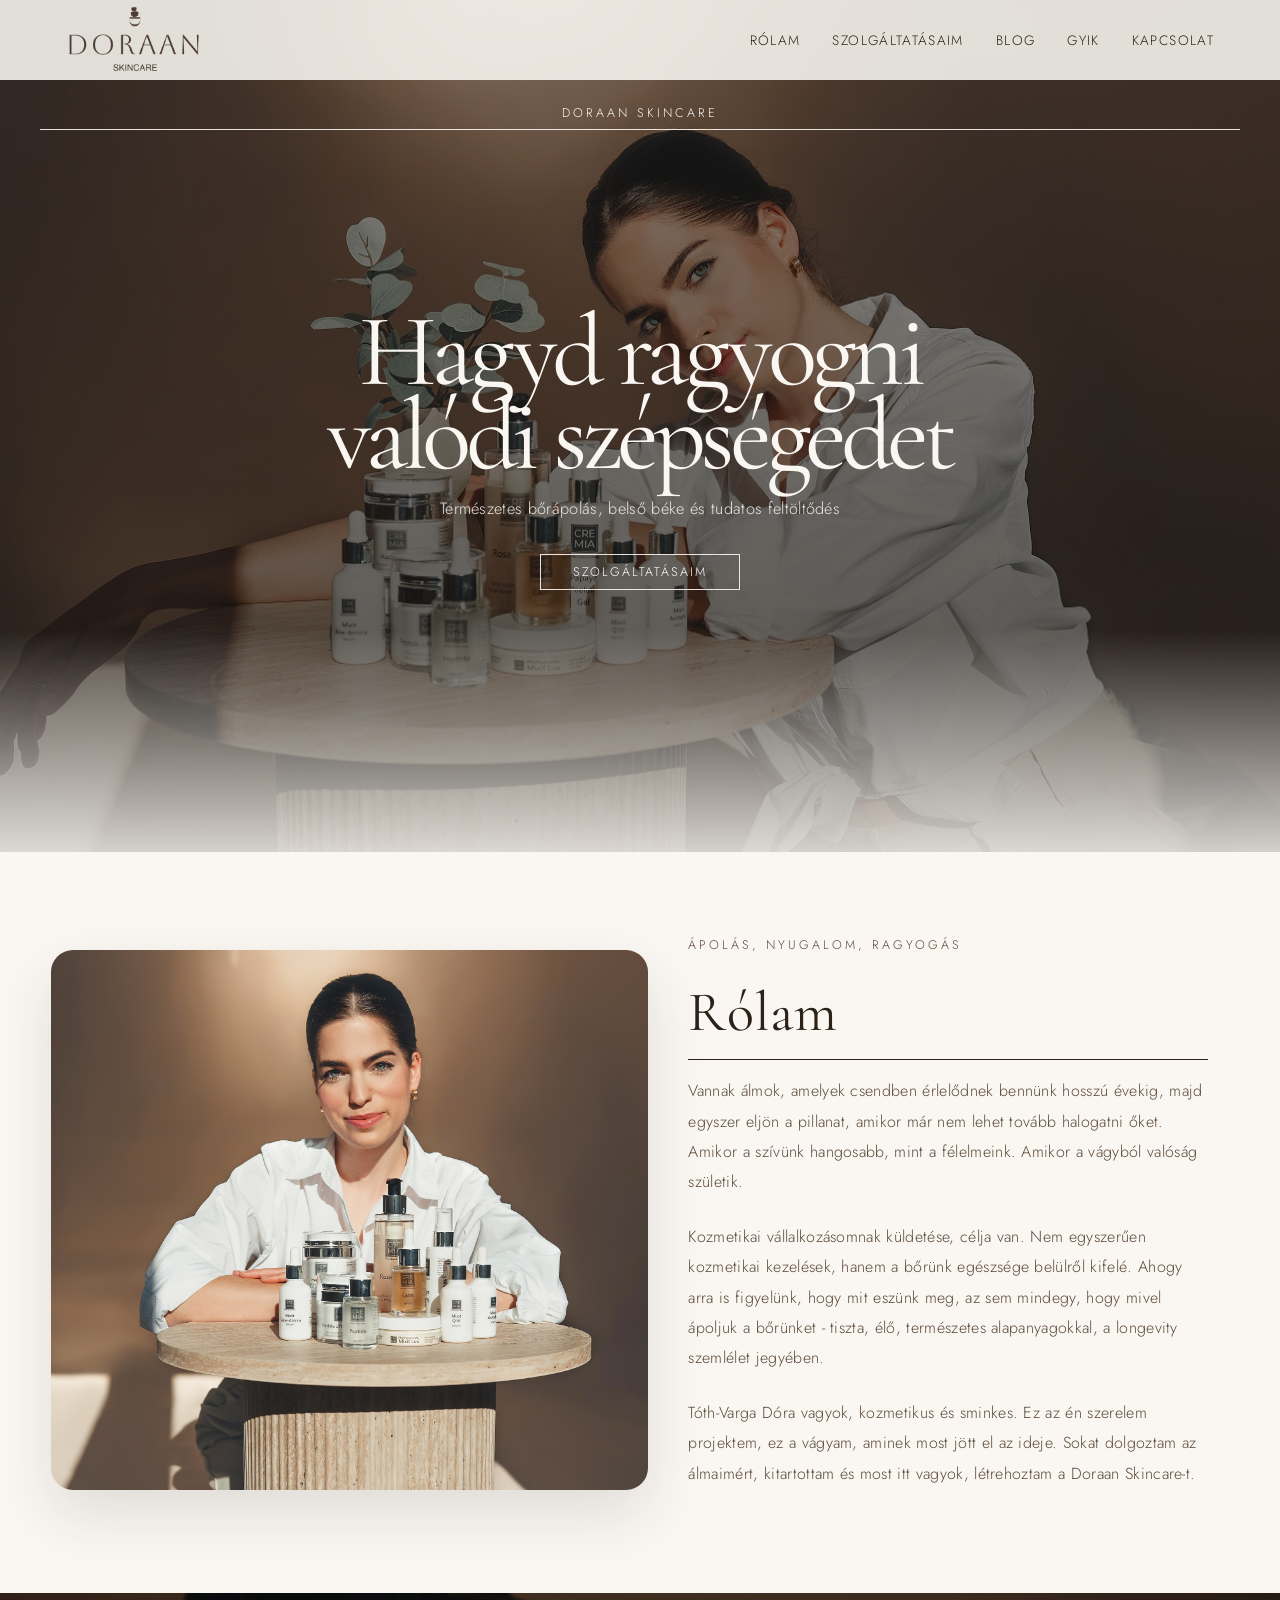
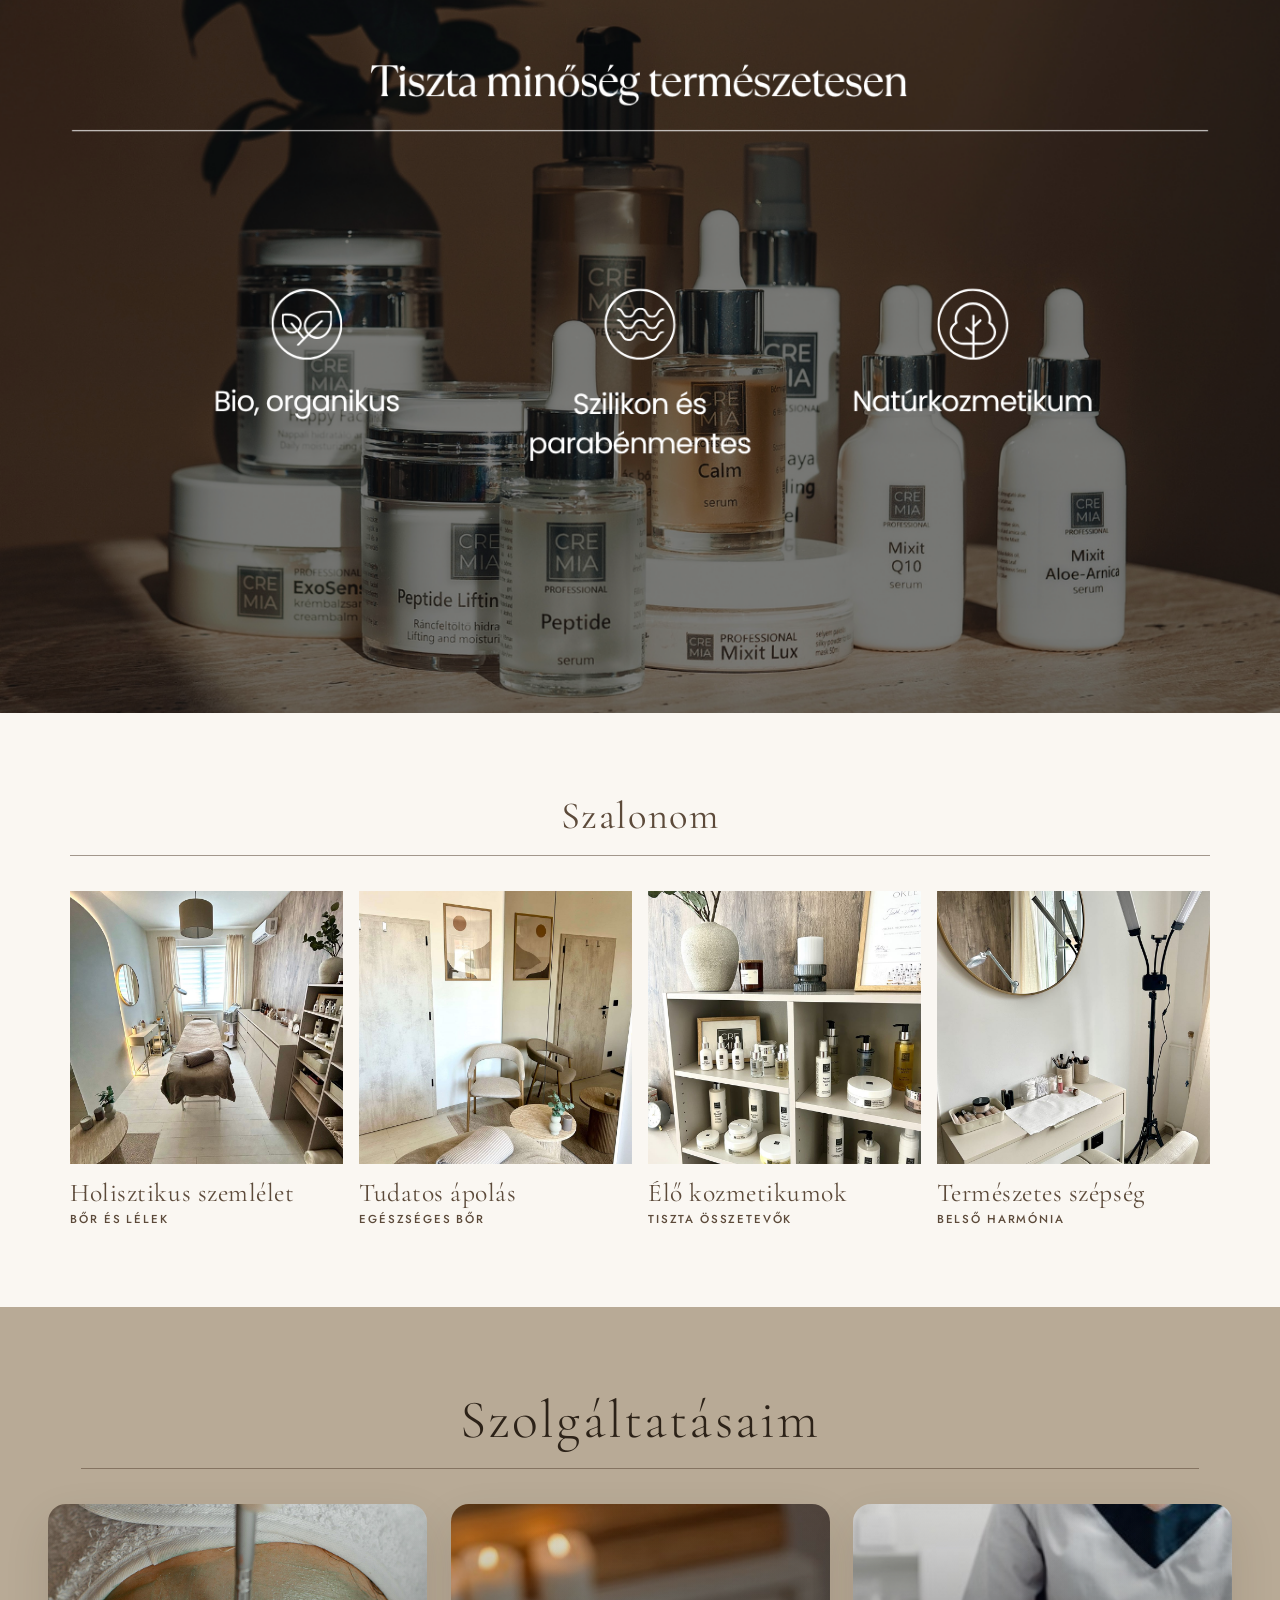
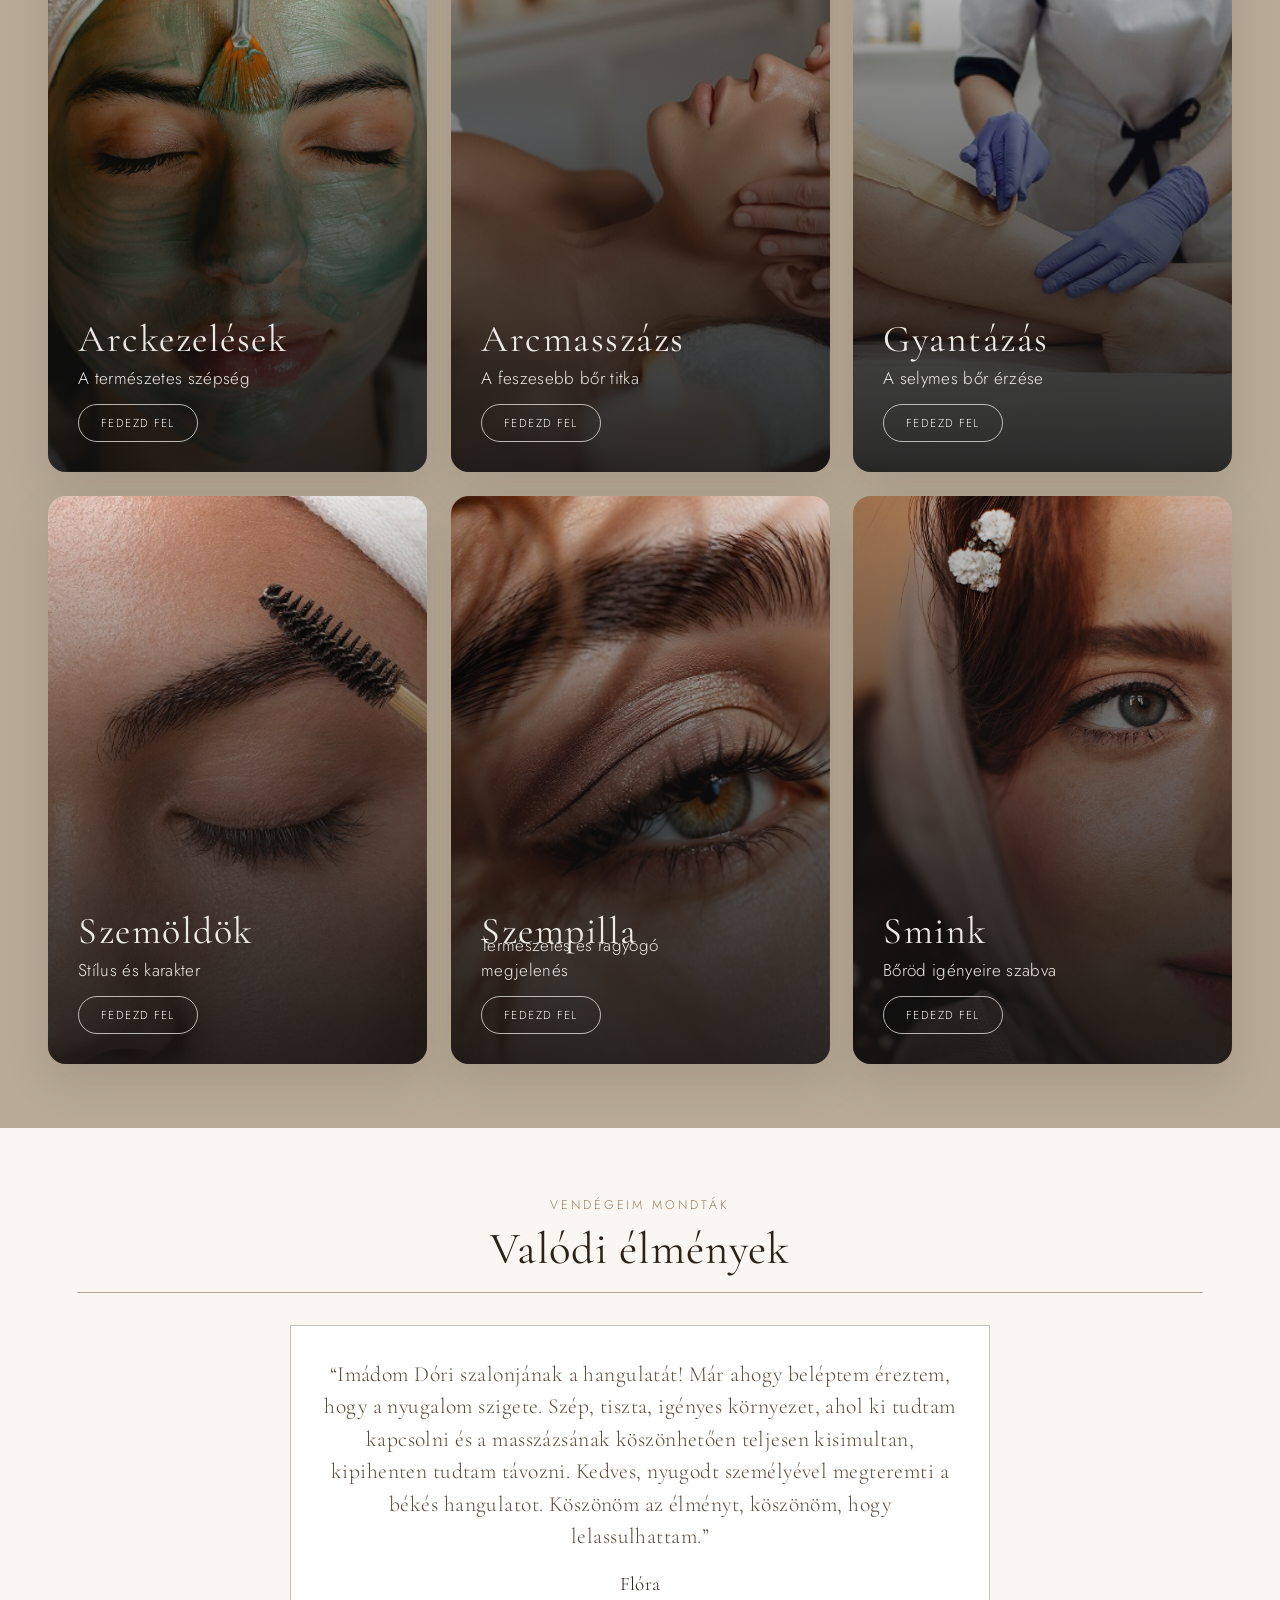
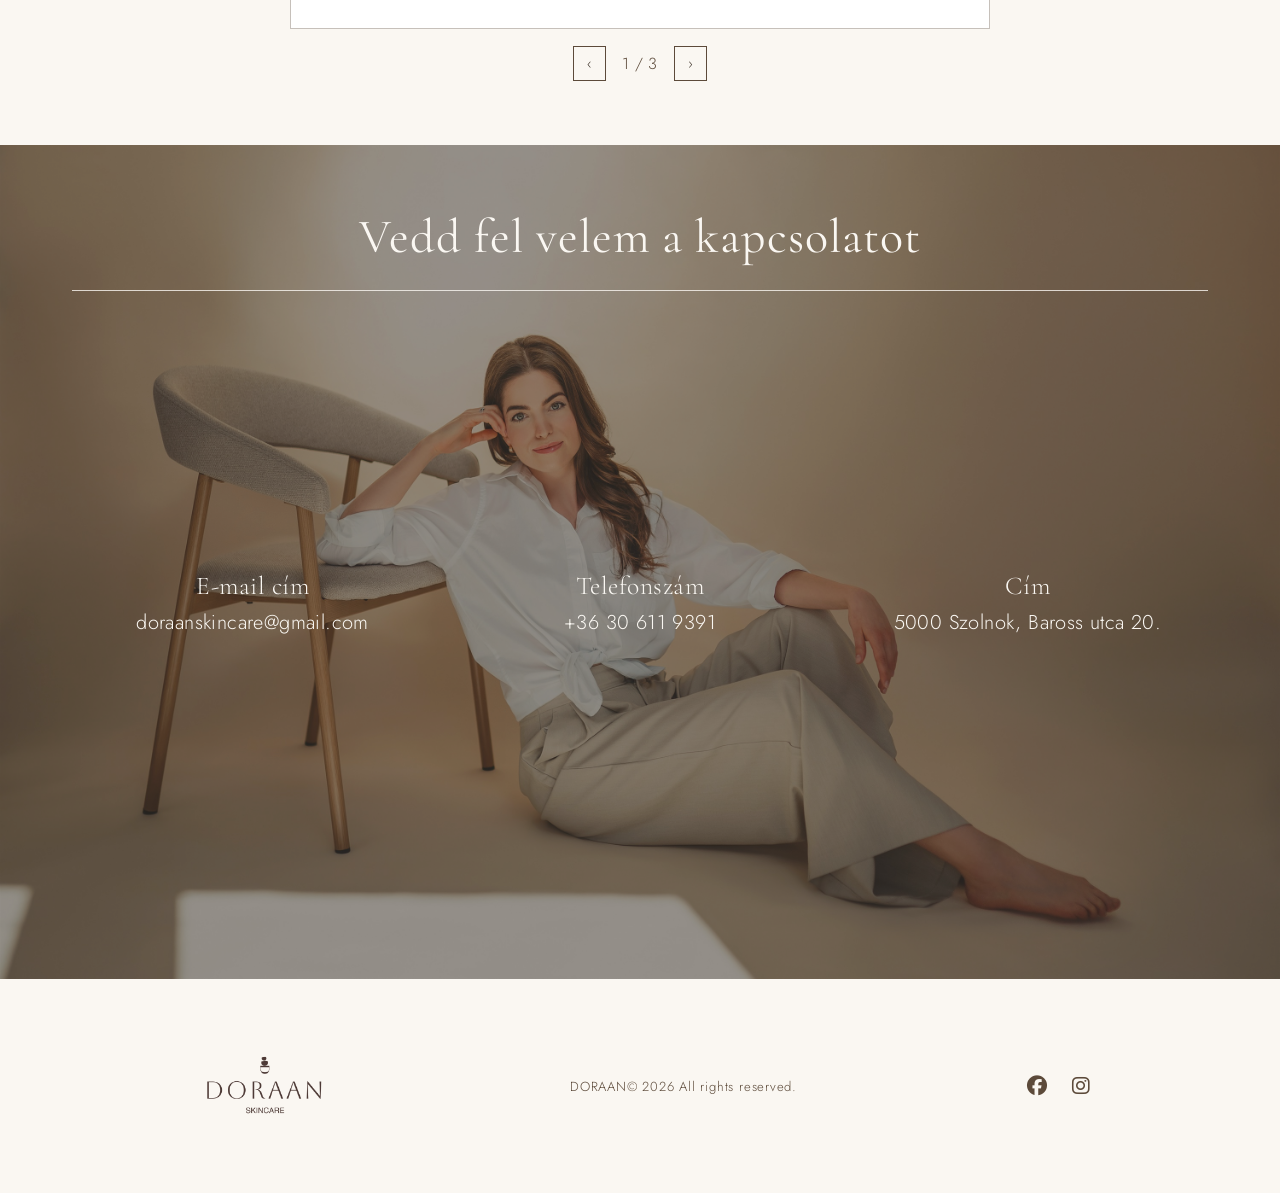
==== index.html @ bc85de15 "Resolving service centering issue and add same sapcing to salon" ====
<!DOCTYPE html>
<html lang="en">
<head>
    <meta charset="UTF-8">
    <meta name="viewport" content="width=device-width, initial-scale=1.0">
    <title>DORAAN</title>
    <link rel="icon" href="images/doraanlogoCreamTransparent.png" type="image/png">
    <link rel="stylesheet" href="styles.css?v=0.1.8">
    <link rel="stylesheet" href="https://cdnjs.cloudflare.com/ajax/libs/font-awesome/6.5.0/css/all.min.css"><!-- Font Awesome -->
    <!-- google font -->
    <link rel="preconnect" href="https://fonts.googleapis.com">
    <link rel="preconnect" href="https://fonts.gstatic.com" crossorigin>
    <link href="https://fonts.googleapis.com/css2?family=Cormorant+Garamond:ital,wght@0,300;0,400;0,600;1,300&family=Jost:wght@300;400;500&display=swap" rel="stylesheet">
</head>
<body>
    <!-- Navbar section-->
    <!--Its a navbar container-->
    <nav class="navbar">
        <div class="navbar__container">
            <!--here is the logo, ideally should use image, but now its a String-->
            <!-- write a for tag and after that # and the id name and push tab, it will automaticall generate it (a#navbar__logo)-->
            <a href="" id="navbar__logo">
                <img src="images/doraanlogDarkCreamTransparent.png" alt="Doraan logo"></a>
            <!--.navbar__toggle#mobile-menu-->
            <div class="navbar__toggle" id="mobile-menu">
                <!--shift + alt + down arrow copy the line-->
                <span class="bar"></span>
                <span class="bar"></span>
                <span class="bar"></span>
            </div>
            <ul class="navbar__menu">
                <li class="navbar__item">
                    <a href="#home-intro" class="navbar__links">
                    Rólam
                    </a>
                </li>
                <li class="navbar__item">
                    <a href="#services" class="navbar__links">
                    Szolgáltatásaim
                    </a>
                </li>
                <li class="navbar__item">
                    <a href="blog.html" class="navbar__links">
                    Blog
                    </a>
                </li>
                <li class="navbar__item">
                    <a href="gyik.html" class="navbar__links">
                    GYIK
                    </a>
                </li>
                <li class="navbar__item">
                    <a href="#home-cta" class="navbar__links">
                    Kapcsolat
                    </a>
                </li>
            </ul>
        </div>
    </nav>

    <!-- Hero section -->
    <section class="main">
        <p class="main__eyebrow">DORAAN SKINCARE</p>
        <div class="main__content">
            
            <h1>Hagyd ragyogni<br>valódi szépségedet</h1>
            <p class="main__description">Természetes bőrápolás, belső béke és tudatos feltöltődés</p>
            <div class="main__actions">
                <a href="#services" class="main__btn">Szolgáltatásaim</a>
            </div>
        </div>
    </section>

    <section class="home-intro" id="home-intro">
        <div class="home-intro__image">
            <img src="images/18_.jpg" width="1874" height="1816" alt="Beauty therapy session">
        </div>
        <div class="home-intro__copy">
            <p class="section-tag">Ápolás, nyugalom, ragyogás</p>
            <h2>Rólam</h2>
            <p>
                Vannak álmok, amelyek csendben érlelődnek bennünk hosszú évekig, majd egyszer eljön a pillanat, amikor már nem lehet tovább halogatni őket. Amikor a szívünk hangosabb, mint a félelmeink. Amikor a vágyból valóság születik.
            </p>
            <p class="rolam__body">
            Kozmetikai vállalkozásomnak küldetése, célja van.  
Nem egyszerűen kozmetikai kezelések, hanem a bőrünk egészsége belülről kifelé. 
Ahogy arra is figyelünk, hogy mit eszünk meg, az sem mindegy, hogy mivel ápoljuk a bőrünket - tiszta, élő, természetes alapanyagokkal, a longevity szemlélet jegyében.
            </p>
            <p>
            Tóth-Varga Dóra vagyok, kozmetikus és sminkes. 
Ez az én szerelem projektem, ez a vágyam, aminek most jött el az ideje. 
Sokat dolgoztam az álmaimért, kitartottam és most itt vagyok, létrehoztam a Doraan Skincare-t. 
        </p>
        </div>
    </section>

    <section class="main_products">
        <div class="main_products__image-wrap">
            <img src="images/myProducts.png" width="1366" height="768" alt="Doraan skincare products">
        </div>
    </section>

    <!-- Salon Section-->
    <section class="salon" aria-labelledby="salon-title">
        <div class="salon__heading">
            <h2 id="salon-title">Szalonom</h2>
        </div>
        <div class="salon__grid">
            <article class="salon__item">
                <div class="salon__image">
                    <img src="images/salon-skin-soul.jpg" width="1000" height="1000" loading="lazy" decoding="async" alt="Kozmetikai kezelés a szalonban">
                </div>
                <h3>Holisztikus szemlélet</h3>
                <p>BŐR ÉS LÉLEK</p>
            </article>
            <article class="salon__item">
                <div class="salon__image">
                    <img src="images/salon-mindful-skincare.jpg" width="1000" height="1000" loading="lazy" decoding="async" alt="Nyugodt arcápolási kezelés">
                </div>
                <h3>Tudatos ápolás</h3>
                <p>EGÉSZSÉGES BŐR</p>
            </article>
            <article class="salon__item">
                <div class="salon__image">
                    <img src="images/salon-live-cosmetic.jpg" width="1000" height="1000" loading="lazy" decoding="async" alt="Kozmetikai termékek és eszközök">
                </div>
                <h3>Élő kozmetikumok</h3>
                <p>TISZTA ÖSSZETEVŐK</p>
            </article>
            <article class="salon__item">
                <div class="salon__image">
                    <img src="images/salon-natural-beauty.jpg" width="1000" height="1000" loading="lazy" decoding="async" alt="Természetes szépségápolás">
                </div>
                <h3>Természetes szépség</h3>
                <p>BELSŐ HARMÓNIA</p>
            </article>
        </div>
    </section>

    <!-- Service Section-->
    <section class="services" id="services">
        <div class="services__heading">
            <h1>Szolgáltatásaim</h1>
        </div>
        <div class="services__container">
            <a href="faceCare.html" class="services__card--wrapper">
                <div class="services__card services__card--face-care">
                    <h2>Arckezelések</h2>
                    <p>A természetes szépség</p>
                    <button>Fedezd fel</button>
                </div>
            </a>
            <a href="faceMassage.html" class="services__card--wrapper">
                <div class="services__card services__card--face-massage">
                    <h2>Arcmasszázs</h2>
                    <p>A feszesebb bőr titka</p>
                    <button>Fedezd fel</button>
                </div>
            </a>
            <a href="waxing.html" class="services__card--wrapper">
                <div class="services__card services__card--card3">
                    <h2>Gyantázás</h2>
                    <p>A selymes bőr érzése</p>
                    <button>Fedezd fel</button>
                </div>
            </a>
            <a href="eyebrow.html" class="services__card--wrapper">
                <div class="services__card services__card--card4">
                    <h2>Szemöldök</h2>
                    <p>Stílus és karakter</p>
                    <button>Fedezd fel</button>
                </div>
            </a>
            <a href="eyelash.html" class="services__card--wrapper">
                <div class="services__card services__card--card5">
                    <h2>Szempilla</h2>
                    <p>Természetes és ragyogó megjelenés</p>
                    <button>Fedezd fel</button>
                </div>
            </a>
            <a href="makeup.html" class="services__card--wrapper">
                <div class="services__card services__card--card6">
                    <h2>Smink</h2>
                    <p>Bőröd igényeire szabva</p>
                    <button>Fedezd fel</button>
                </div>
            </a>
        </div>
    </section>

    <!-- Customer Reviews Section -->
    <section class="reviews" aria-labelledby="reviews-title">
    <div class="reviews__heading">
        <p class="section-tag">Vendégeim mondták</p>
        <h2 id="reviews-title">Valódi élmények</h2>
    </div>

    <div class="reviews__carousel" id="reviews-carousel"
         role="region" aria-roledescription="carousel" aria-label="Vendégvélemények">
        <div class="reviews__slides">
            <article class="review-card" aria-roledescription="slide">
                <blockquote>“Imádom Dóri szalonjának a hangulatát! Már ahogy beléptem éreztem, hogy a nyugalom szigete. Szép, tiszta, igényes környezet, ahol ki tudtam kapcsolni és a masszázsának köszönhetően teljesen kisimultan, kipihenten tudtam távozni. Kedves, nyugodt személyével megteremti a békés hangulatot. Köszönöm az élményt, köszönöm, hogy lelassulhattam.”</blockquote>
                <p class="review-card__author">Flóra</p>
            </article>

            <article class="review-card" aria-roledescription="slide" hidden>
                <blockquote>“Arckezelésen jártam Dórinál. Profi szakmai tudása megnyugtatott. Először felmérte a bőröm állapotát, majd személyre szabott arckezelést kaptam. Ég és föld az előtte-utána állapot, azóta is rendszeresen járok hozzá és nagyon szépen javul a bőröm állapota. A krémek, amiket használ a kezeléseknél fantasztikusak, valóban ápolnak és külön fontos nekem, hogy 100%-ban természetesek.”</blockquote>
                <p class="review-card__author">Viki</p>
            </article>

            <article class="review-card" aria-roledescription="slide" hidden>
                <blockquote>„Ide kerüljön egy harmadik valódi vendégvélemény.”</blockquote>
                <p class="review-card__author">Vendég neve</p>
            </article>
        </div>

        <div class="reviews__controls">
            <button class="reviews__previous" type="button" aria-label="Előző vélemény">‹</button>
            <span class="reviews__status" aria-live="polite">1 / 3</span>
            <button class="reviews__next" type="button" aria-label="Következő vélemény">›</button>
        </div>
    </div>
</section>

    <section class="home-cta" id="home-cta" aria-labelledby="home-cta-title">
        <div class="home-cta__visual">
            <img
                class="home-cta__image"
                src="images/07.jpg"
                alt=""
            >
            <div class="home-cta__overlay">
                <h2 class="home-cta__title" id="home-cta-title">Vedd fel velem a kapcsolatot</h2>
                <div class="home-cta__details">
                    <div class="home-cta__detail">
                        <h3>E-mail cím</h3>
                        <p><a href="mailto:doraanskincare@gmail.com">doraanskincare@gmail.com</a></p>
                    </div>
                    <div class="home-cta__detail">
                        <h3>Telefonszám</h3>
                        <p><a href="tel:+36306119391">+36 30 611 9391</a></p>
                    </div>
                    <div class="home-cta__detail">
                        <h3>Cím</h3>
                        <p>
                            <a
                                href="https://www.google.com/maps/place/Szolnok,+Baross+u.+20,+5000/@47.1756169,20.1880472,745m/data=!3m2!1e3!4b1!4m6!3m5!1s0x4741411538a78a15:0x5f11d4cbeb1aa65e!8m2!3d47.1756133!4d20.1906221!16s%2Fg%2F11q2ngr_q8?entry=ttu&amp;g_ep=EgoyMDI2MTAxMy4wIKXMDSoASAFQAw%3D%3D"
                                target="_blank"
                                rel="noopener noreferrer"
                            >5000 Szolnok, Baross utca 20.</a>
                        </p>
                    </div>
                </div>
            </div>
        </div>
    </section>

    <!-- Footer section -->
    <div class="footer__container">
        <div class="social__media">
            <div class="social__media--wrap">
                <div class="footer__logo">
                    <a href="/" id="footer__logo">
    <img src="images/doraanlogDarkCreamTransparent.png" alt="Doraan logo" >
</a>
                </div>
                <p class="website__rights">DORAAN© 2026 All rights reserved.</p>
                <div class="social__icons">
                    <a href="https://www.facebook.com/people/Doraan-Skincare/61589832892477/" class="social__icon--link" target="_blank"> <!-- it opens in a new tab -->
                    <i class="fab fa-facebook"></i></a>
                    <a href="https://www.instagram.com/doraanskincare" class="social__icon--link" target="_blank">
                    <i class="fab fa-instagram"></i></a>
            </div>
        </div>
    </div>

    <script src="app.js"></script>
</body>
</html>
---- styles.css ----
* {
    box-sizing: border-box;
    margin: 0;
    padding: 0;
    font-family: 'Jost', sans-serif;
    font-weight: 300;
    letter-spacing: 0.02em;
}

html, body {
    overflow-x: hidden;
    scroll-behavior: auto;
}

.navbar {
    background: rgba(250, 247, 242, 0.88);
    backdrop-filter: blur(10px);
    -webkit-backdrop-filter: blur(10px);
    height: 80px;
    display: flex;
    justify-content: center;
    align-items: center;
    font-size: 0.85rem;
    letter-spacing: 0.12em;
    text-transform: uppercase;
    position: fixed;
    top: 0;
    width: 100%;
    z-index: 999;
 }

 .navbar__container {
    display: flex; /*The logo NEXT moved to the side*/
    justify-content: space-between;/*it will see on mobile phone*/
    height: 80px;
    z-index: 1; /*make above of everything*/
    width: 100%; /*itt separate the nav items and the logos to the two corner/side ot the pages*/
    max-width: 1300px;
    margin: 0 auto ; /*first value is the top, second is right, bottom, left if you use 0 0 0 0 definitin. If you use two parameter the the first is top and bottom, second is left/right*/
    padding: 0 50px; /*same as above*/
 }

#navbar__logo img {
    height: 170px;
    width: auto;
}

 /*use # because it is a logo*/
#navbar__logo {
    color: #2C2218;
    background: none;
    -webkit-text-fill-color: unset;
    -moz-text-fill-color: unset;
    display: flex;
    align-items: center;
    cursor: pointer;
    text-decoration: none;
    font-size: 2rem;
    font-family: 'Cormorant Garamond', serif;
    font-weight: 400;
}

/*It the actual icon style*/
.fa-gem {
    margin-right: 0.5rem;
}

.navbar__menu {
    display: flex; /*It put the list element int a one row*/
    align-items: center;
    list-style: none; /*Itt will separate the list element -> nem csusznak egymasba*/
    text-align: center;
}

.navbar__item {
    height: 80px;
}

.navbar__links {
    color: #2C2218;
    display: flex;
    align-items: center;
    justify-content: center;
    text-decoration: none;
    padding: 0 1rem;
    height: 100%;
    letter-spacing: 0.1em;
    font-weight: 300;
}

.navbar__btn {
    display: flex;
    justify-content: center;
    align-items: center;
    padding: 0 1rem;
    width: 100%;
}

.button {
    display: flex;
    justify-content: center;
    align-items: center;
    text-decoration: none;
    padding: 10px 24px;
    height: 100%;
    width: 100%;
    border: 1px solid #2C2218;
    outline: none;
    border-radius: 0;
    background: transparent;
    color: #2C2218;
    letter-spacing: 0.12em;
    text-transform: uppercase;
    font-size: 0.78rem;
    font-weight: 400;
}

/*define hover effect*/
.button:hover {
    background: #2C2218;
    color: #FAF7F2;
    transition: all 0.4s ease;
}

.navbar__links:hover {
    color: #9C7E5F;
    transition: all 0.3s ease;
}

/*---- mobile responseve part ----*/

/*It triggers at 960px*/
@media screen and (max-width: 960px) {
    .navbar {
        position: fixed;
        top: 0;
        width: 100%;
        background: rgba(250, 247, 242, 0.95);
        backdrop-filter: blur(10px);
        -webkit-backdrop-filter: blur(10px);
    }

    .navbar__container {
        display: flex;
        justify-content: space-between;
        height: 80;
        z-index: 1; /*make above of everything*/
        width: 100%;
        max-width: 1300px;
        padding: 0;
    }

    /*This is the mobile menu bars which appear when the windows size is mobile device sized (belowe our minimum settings)*/
    .navbar__menu {
        display: grid;
        grid-template-columns: auto;
        margin: 0;
        width: 100%;
        position: absolute; /*CHECK IT, it put the menu items center but check it*/
        top: -1000px; /*The animation coming from the top and because big negativ number it ensures that it will never seen. When we click it set the top back to the value where we can see it*/
        opacity: 0; /*0 because we dont want to see it*/
        transition: all 0.5s ease;
        height: auto; /*viewport height*/
        z-index: -1;
        background: #FAF7F2;
    }

    /*JavaScript to trigger this*/
    .navbar__menu.active {
        background: #FAF7F2;
        top: 100%; /*This value essentially show the entire active menu*/
        opacity: 1; /*so we will see it*/
        transition: all 0.5s ease;
        z-index: 99;
        height: 70vh;
        font-size: 1.6rem;
    }

    #navbar__logo {
        padding-left: 25px;
        color: #2C2218;
        -webkit-text-fill-color: unset;
        -moz-text-fill-color: unset;
    }

    .navbar__links {
        color: #2C2218;
    }

    /*check why need white space befor .bar*/
    .navbar__toggle .bar {
        width:25px;
        height: 3px;
        margin: 5px auto;
        transition: all 0.3s ease-in-out;
        background: #2C2218;
    }

    .navbar__item {
        width: 100%;
    }

    .navbar__links {
        text-align: center;
        padding: 2rem;
        width: 100%;
        display: table;
    }

    /*# means id*/
    #mobile-menu {
        position: absolute;
        top: 25%;
        right: 5%;
        transform: translate(5%, 20%);
    }

    .navbar__btn {
        padding-bottom: 2rem;
    }

    .button {
        display: flex;
        justify-content: center;
        align-items: center;
        width: 80%;
        height: 80px;
        margin: 0;
    }

    .navbar__toggle .bar {
        display: block;
        cursor: pointer;
    }

    /*nth-child(2) means its targets the second child*/
    #mobile-menu.is-active .bar:nth-child(2) {
        opacity: 0; /*its mean we dont want to see it at all*/
    }

    /*we want to target the top bar so its 1*/
    #mobile-menu.is-active .bar:nth-child(1) {
        transform: translateY(8px) rotate(45deg);
    }

    /*we want to target the third bar now*/
    #mobile-menu.is-active .bar:nth-child(3) {
        transform: translateY(-8px) rotate(-45deg);
    }

}

/*Index html -- Start*/
/*Hero Section CSS*/
.main {
    background-color: #1a1510;
    background-image:
        linear-gradient(rgba(17, 12, 8, 0.38), rgba(17, 12, 8, 0.52)),
        url('images/heroSectionImage.jpg');
    background-size: cover;
    background-position: center;
    background-repeat: no-repeat;
    min-height: 100vh;
    width: 100%;
    position: relative;
    display: flex;
    align-items: center;
    justify-content: center;
    padding: 2rem 2.5rem;
}

.main::after {
    content: '';
    position: absolute;
    bottom: 0;
    left: 0;
    width: 100%;
    height: 30%;
    background: linear-gradient(to bottom, transparent, #FAF7F2);
    pointer-events: none;
    z-index: 1;
}

.main__content {
    position: relative;
    z-index: 2;
    width: 100%;
    max-width: 1000px;
    text-align: center;
    color: #FAF7F2;
}

.main__eyebrow,
.section-tag {
    font-size: 0.78rem;
    text-transform: uppercase;
    letter-spacing: 0.24em;
    color: #FAF7F2;
}

.main__eyebrow {
    position: absolute;
    z-index: 2;
    top: calc(80px + 1.5rem);
    left: 2.5rem;
    right: 2.5rem;
    text-align: center;
}

.main__eyebrow::after {
    content: '';
    position: absolute;
    top: calc(100% + 0.45rem);
    left: 0;
    right: 0;
    height: 1px;
    background: rgba(250, 247, 242, 0.9);
}

.section-tag {
    color: #9C7E5F;
    margin-bottom: 1rem;
    display: inline-block;
}

.main__content h1 {
    font-family: 'Cormorant Garamond', serif;
    font-size: clamp(3.25rem, 9vw, 6.4rem);
    line-height: 0.82;
    letter-spacing: -0.055em;
    text-transform: none;
    margin: 0 0 1.2rem;
    color: #FAF7F2;
    font-weight: 400;
}

.main__content h2 {
    font-family: 'Cormorant Garamond', serif;
    font-size: clamp(1.8rem, 4.5vw, 3rem);
    margin-bottom: 1rem;
    font-weight: 400;
    color: #FAF7F2;
}

.main__description {
    max-width: 720px;
    margin: 0 auto;
    font-size: clamp(0.88rem, 1.7vw, 1.02rem);
    line-height: 1.5;
    color: rgba(250, 247, 242, 0.9);
}

.main__actions {
    display: flex;
    align-items: center;
    justify-content: center;
    gap: 1rem;
    flex-wrap: wrap;
    margin-top: 2rem;
    margin-bottom: 0;
}

.main__btn {
    font-size: 0.78rem;
    background: transparent;
    padding: 8px 32px;
    border: 1px solid rgba(250, 247, 242, 0.9);
    border-radius: 0;
    color: #fff;
    cursor: pointer;
    position: relative;
    transition: all 0.4s;
    outline: none;
    letter-spacing: 0.15em;
    text-transform: uppercase;
    text-decoration: none;
    display: inline-flex;
    align-items: center;
    justify-content: center;
}

.main__btn:after {
    position: absolute;
    content: '';
    top: 0;
    left: 0;
    width: 0;
    height: 100%;
    background: rgba(255, 255, 255, 0.18);
    transition: all 0.4s;
    border-radius: 0;
    z-index: 0;
}

.main__btn:hover:after {
    width: 100%;
}

.main__btn:hover {
    color: #fff;
}

.main__btn--ghost {
    background: rgba(250, 247, 242, 0.12);
}

.home-intro {
    display: grid;
    grid-template-columns: 1.05fr 0.95fr;
    align-items: center;
    gap: 3rem;
    padding: 5rem 8%;
    background: #FAF7F2;
    margin-top: -3rem;
    position: relative;
    z-index: 3;
}

.home-intro__image img {
    width: 100%;
    height: auto;
    aspect-ratio: 3 / 2;
    object-fit: cover;
    object-position: center top;
    border-radius: 22px;
    box-shadow: 0 25px 60px rgba(44, 34, 24, 0.12);
}

.home-intro__copy {
    max-width: 520px;
}

.home-intro__copy h2 {
    font-family: 'Cormorant Garamond', serif;
    font-size: clamp(2.2rem, 5vw, 3.5rem);
    line-height: 1.1;
    color: #2C2218;
    margin-bottom: 1rem;
    font-weight: 400;
}

.home-intro__copy h2::after {
    content: '';
    display: block;
    width: auto;
    height: 1px;
    background: #2C2218;
    margin-top: 1rem;
}

.home-intro__copy p {
    color: #5C4A3A;
    line-height: 1.9;
    margin-bottom: 1.5rem;
}

/* Give the image more space on medium and tablet-sized desktop layouts. */
@media screen and (min-width: 769px) and (max-width: 1400px) {
    .home-intro {
        grid-template-columns: 1.05fr 0.95fr;
        gap: 2.5rem;
        padding-left: 4%;
        padding-right: 4%;
    }

    .home-intro__image img {
        height: 540px;
        object-position: center top;
    }
}

.main_products {
    background: #FAF7F2;
    padding: 0;
}

.main_products__image-wrap {
    width: 100%;
    
}

.main_products__image-wrap img {
    display: block;
    width: 100%;
    height: auto;
}

.main_products__image-wrap::after {
    content: '';
    position: absolute;
    inset: 0;
    background: linear-gradient(to bottom, rgba(17, 12, 8, 0.12), rgba(17, 12, 8, 0.38));
    pointer-events: none;
}

.salon {
    background: #FAF7F2;
    padding: 5rem 5.5%;
}

.salon__heading {
    max-width: 1180px;
    margin: 0 auto 2.2rem;
    text-align: center;
    border-bottom: 1px solid rgba(92, 74, 58, 0.55);
    padding-bottom: 1rem;
}

.salon__heading h2 {
    color: #5C4A3A;
    font-family: 'Cormorant Garamond', serif;
    font-size: clamp(2rem, 3vw, 2.8rem);
    font-weight: 400;
    letter-spacing: 0.04em;
}

.salon__grid {
    display: grid;
    grid-template-columns: repeat(4, minmax(0, 1fr));
    gap: 1rem;
    max-width: 1180px;
    margin: 0 auto;
}

.salon__image {
    width: 100%;
    aspect-ratio: 1 / 1;
    overflow: hidden;
}

.salon__image img {
    display: block;
    width: 100%;
    height: 100%;
    object-fit: cover;
}

.salon__item h3 {
    margin-top: 1rem;
    color: #5C4A3A;
    font-family: 'Cormorant Garamond', serif;
    font-size: clamp(1.35rem, 2vw, 2rem);
    font-weight: 400;
    line-height: 1;
}

.salon__item p {
    margin-top: 0.35rem;
    color: #5C4A3A;
    font-size: 0.72rem;
    font-weight: 500;
    letter-spacing: 0.16em;
}

.home-cta {
    background: #2C2218;
    padding: 3rem 2rem;
}

.home-cta__content {
    max-width: 900px;
    margin: 0 auto;
    display: flex;
    justify-content: space-between;
    align-items: center;
    gap: 2rem;
}

.home-cta__content p {
    color: #FAF7F2;
    font-size: 1.05rem;
    letter-spacing: 0.05em;
}

/*--- Mobile responsive*/
@media screen and (max-width: 768px) {
    .main__content {
        text-align: center;
    }

    .home-intro {
        grid-template-columns: 1fr;
        padding-top: 4rem;
    }

    .home-intro__image img {
        height: auto;
    }

    .main_products__image-wrap,
    .main_products__image-wrap img {
        min-height: 0px;
        height: auto;
    }

    .home-cta__content {
        flex-direction: column;
        align-items: flex-start;
    }

    .salon {
        padding-left: 2rem;
        padding-right: 2rem;
    }

    .salon__grid {
        grid-template-columns: repeat(2, minmax(0, 1fr));
        row-gap: 2rem;
    }
}

@media screen and (max-width: 480px) {
    .main {
        min-height: 82vh;
        padding: 2rem 1.25rem;
    }

    .main__content h1 {
        font-size: clamp(2.8rem, 11vw, 3.5rem);
    }

    .main__description {
        max-width: 390px;
    }

    .main__btn {
        padding: 8px 28px;
    }

    .salon__grid {
        grid-template-columns: 1fr;
    }
}

/*Landscape*/

@media screen and (orientation: landscape) and (max-height: 500px) {
    .main {
        min-height: 100vh;
    }
}

/*Service Section CSS*/
.services {
    background: #B8AA96;
    display: flex;
    flex-direction: column;
    align-items: center;
    padding: 5rem 2rem 4rem;
}

.services__heading {
    width: 92%;
    max-width: 1180px;
    margin: 0 auto 2.2rem;
    text-align: center;
    border-bottom: 1px solid rgba(92, 74, 58, 0.55);
    padding-bottom: 1rem;
    text-align: center;
}

.services__heading h1 {
    color: #2C2218;
    background: none;
    background-image: none;
    -webkit-text-fill-color: unset;
    -moz-text-fill-color: unset;
    font-size: clamp(2rem, 4.2vw, 3.4rem);
    font-family: 'Cormorant Garamond', serif;
    font-weight: 300;
    letter-spacing: 0.04em;
    text-align: center;
    padding: 0;
}

.services__container {
    display: grid;
    grid-template-columns: repeat(3, 1fr);
    gap: 1.5rem;
    width: 100%;
    max-width: 1280px;
    margin: 0 auto;
    padding: 0 1rem;
}

.services__card--wrapper {
    text-decoration: none;
    color: inherit;
    display: block;
}

/*pictures from https://www.pexels.com/ It is a free stock photo and video website */

.services__card {
    width: 100%;
    aspect-ratio: 2 / 3; /* keeps consistent shape while allowing scaling, eg: width (height = width × 3/4).*/
    border-radius: 18px;
    background-size: cover;
    background-position: center;
    position: relative;
    overflow: hidden;
    container-type: inline-size;
    box-shadow: 0 18px 45px rgba(44, 34, 24, 0.12);
    transition: transform 0.35s ease;
}

.services__card::before {
    content: '';
    position: absolute;
    inset: 0;
    background: linear-gradient(to top, rgba(17, 17, 17, 0.72), rgba(17, 17, 17, 0.08));
}

.services__card--face-care {
    background-image: linear-gradient(to bottom, rgba(0,0,0,0) 0%, rgba(17, 17, 17, 0.6) 100%), url('images/1_arckezelesek.png');
}

.services__card--face-massage {
    background-image: linear-gradient(to bottom, rgba(0,0,0,0) 0%, rgba(17, 17, 17, 0.6) 100%), url('images/2_arcmasszazsEdited.jpg');
}

.services__card--card3 {
    background-image: linear-gradient(to bottom, rgba(0,0,0,0) 0%, rgba(17, 17, 17, 0.6) 100%), url('images/3_gyantazasEdited.jpg');
}

.services__card--card4 {
    background-image: linear-gradient(to bottom, rgba(0,0,0,0) 0%, rgba(17, 17, 17, 0.6) 100%), url('images/4_szemoldokfestes_formazas.jpg');
}

.services__card--card5 {
    background-image: linear-gradient(to bottom, rgba(0,0,0,0) 0%, rgba(17, 17, 17, 0.6) 100%), url('images/5_szempilla_lifting.jpg');
}

.services__card--card6 {
    background-image: linear-gradient(to bottom, rgba(0,0,0,0) 0%, rgba(17, 17, 17, 0.6) 100%), url('images/6_sminkEdited.jpg');
}

.services__card > * {
    position: relative;
    z-index: 1;
}

.services h2 {
    position: absolute;
    color: rgba(250, 247, 242, 0.94);
    bottom: 110px;
    left: 30px;
    font-family: 'Cormorant Garamond', serif;
    font-size: clamp(1.6rem, 10cqi, 2.8rem);
    font-weight: 400;
    letter-spacing: 0.04em;
}

.services p {
    position: absolute;
    bottom: 80px;
    left: 30px;
    max-width: 250px;
    font-size: clamp(1rem, 4.5cqi, 1.4rem);
    line-height: 1.5;
    color: rgba(250, 247, 242, 0.94);
}

.services__card button {
    color: #FAF7F2;
    padding: 10px 22px;
    border: 1px solid rgba(250, 247, 242, 0.7);
    outline: none;
    border-radius: 999px;
    background: transparent;
    position: absolute;
    bottom: 30px;
    left: 30px;
    font-size: clamp(0.72rem, 2.8cqi, 0.9rem);
    letter-spacing: 0.12em;
    text-transform: uppercase;
    cursor: pointer;
    transition: all 0.3s ease;
}

/*hover over effects*/
.services__card:hover {
    transform: scale(1.02);
    transition: 0.4s ease;
    cursor: pointer;
}

.services__card:hover button {
    background: rgba(250, 247, 242, 0.14);
}

@media screen and (max-width: 960px){
    .services__container {
    grid-template-columns: repeat(2, 1fr);
    max-width: 1100px;
  }
}

@media screen and (min-width: 481px) and (max-width: 960px) {
    .services__card {
        display: flex;
        flex-direction: column;
        align-items: center;
        justify-content: flex-end;
        gap: 0.5rem;
        padding: 1.5rem;
        text-align: center;
    }

    .services__card h2,
    .services__card p,
    .services__card button {
        position: static;
    }

    .services__card h2 {
        font-size: clamp(2rem, 10cqi, 3.2rem);
    }

    .services__card p {
        max-width: 100%;
        font-size: clamp(1.15rem, 5.5cqi, 1.6rem);
    }

    .services__card button {
        margin-top: 0.5rem;
        font-size: clamp(0.85rem, 3.2cqi, 1.05rem);
    }
}

@media screen and (max-width: 480px) {
    .services__container {
    grid-template-columns: 1fr;
    gap: 1rem;
    padding: 0 0.75rem;
  }

  .services__card--wrapper {
    display: flex;
    justify-content: center;
    align-items: center;
    width: 100%;
  }

  .services__card {
    aspect-ratio: 4 / 3; /* marad */
    max-width: 900px;
    margin: 0 auto;
    display: flex;
    flex-direction: column;
    align-items: center;
    justify-content: flex-end;
    gap: 0.4rem;
    padding: 1.5rem;
    text-align: center;
  }

  .services h2,
  .services p,
  .services__card button {
        position: static;
   }

   .services p {
        max-width: 100%;
   }

    .services__card h2 {
         font-size: clamp(2rem, 10vw, 3rem);
   }

    .services__card p {
         font-size: clamp(1.1rem, 5.5vw, 1.5rem);
    }

    .services__card button {
         margin-top: 0.5rem;
         font-size: clamp(0.8rem, 3.5vw, 1rem);
    }
}

/*Customer Reviews*/
.reviews {
    padding: 4rem 6%;
    background: #FAF7F2;
}

.reviews__heading {
    max-width: 1180px;
    margin: 0 auto 2rem;
    text-align: center;
    border-bottom: 1px solid rgba(92, 74, 58, 0.45);
    padding-bottom: 1rem;
}

.reviews__heading .section-tag {
    color: #9C7E5F;
    margin-bottom: 0.5rem;
}

.reviews__heading h2 {
    color: #2C2218;
    font-family: 'Cormorant Garamond', serif;
    font-size: clamp(2rem, 4vw, 2.8rem);
    font-weight: 400;
}

.reviews__carousel {
    max-width: 700px;
    margin: 0 auto;
}

.reviews__slides {
    position: relative;
    min-height: var(--review-slides-height, 0px);
}

.review-card {
    min-height: 190px;
    padding: 2rem;
    border: 1px solid rgba(92, 74, 58, 0.35);
    background: #fff;
    text-align: center;
}

.review-card[hidden] {
    display: none;
}

.review-card blockquote {
    color: #5C4A3A;
    font-family: 'Cormorant Garamond', serif;
    font-size: 1.35rem;
    line-height: 1.5;
}

.review-card__author {
    margin-top: 1.25rem;
    color: #2C2218;
    font-family: 'Cormorant Garamond', serif;
    font-size: 1.2rem;
}

.reviews__controls {
    display: flex;
    justify-content: center;
    align-items: center;
    gap: 1rem;
    margin-top: 1rem;
}

.reviews__controls button {
    padding: 0.45rem 0.8rem;
    border: 1px solid #5C4A3A;
    background: transparent;
    color: #2C2218;
    cursor: pointer;
}

.reviews__controls button:focus-visible {
    outline: 2px solid #9C7E5F;
    outline-offset: 3px;
}

.reviews__status {
    color: #5C4A3A;
}

@media screen and (max-width: 400px) {
    .reviews__controls {
        display: grid;
        grid-template-columns: 40px minmax(0, 1fr) 40px;
        gap: 0.6rem;
    }

    .reviews__status {
        text-align: center;
        white-space: nowrap;
    }
}

/*Footer section CSS*/
.footer__container {
    background-color: #FAF7F2;
    padding: 2rem 0;
    display: flex;
    flex-direction: column;
    justify-content: center;
    align-items: center;
}

#footer__logo img {
    height: 150px;      /* Adjust as needed */
    width: auto;
    display: block;
    margin: 0 auto;    /* Center the image horizontally */
}

#footer__logo {
    color: #2C2218;
    display: flex;
    align-items: center;
    cursor: pointer;
    text-decoration: none;
    font-size: 2rem;
    font-family: 'Cormorant Garamond', serif;
    font-weight: 400;
}

.footer__links {
    width: 100%;
    max-width: 1000px;
    display: flex;
    justify-content: center;
}

.footer__link--wrapper {
    display: flex; /*It will put the list element int a one row*/
}

.footer__link--items {
    display: flex;
    flex-direction: column; /*It will organize the child elements in a column*/
    align-items: flex-start; /*It will align the items to the start of the column (left side)*/
    margin: 16px; /*It is 1rem*/
    text-align: left;
    width: 100px;
    box-sizing: border-box; /*It ensures that padding and border are included in the total width and height of the element, 
    preventing unexpected layout issues when adding padding or borders*/
}

.footer__link--items h2 {
    margin-bottom: 16px; /*It is 1rem*/
}

.footer__link--items > h2 {
    color: #2C2218;
    font-family: 'Cormorant Garamond', serif;
    font-weight: 400;
    letter-spacing: 0.12em;
    text-transform: uppercase;
    font-size: 0.9rem;
}

.footer__link--items a {
    color: #5C4A3A;
    text-decoration: none;
    margin-bottom: 0.5rem;
    font-size: 0.88rem;
    letter-spacing: 0.05em;
}

.footer__link--items a:hover {
    color: #9C7E5F;
    transition: 0.3s ease-out;
}

/*Social icons*/

.social__icon--link {
    color: #5C4A3A;
    font-size: 20px;
}

.social__media {
    max-width: 1000px;
    width: 100%;
}

.social__media--wrap {
    display: flex;
    justify-content: space-between; /*It will put the content at the start and end of the container, creating space between them*/
    align-items: center;
    width: 90%;/*It will make the content take up 90% of the container's width, leaving some space on the sides for better aesthetics and readability*/
    max-width: 1000px;
    margin: 0px auto 0 auto; /*40px top, auto right, 0 bottom, auto left. It centers the content horizontally and adds space above it*/
}

.social__icons {
    display: flex; /*It will put the icons in a row*/
    justify-content: space-between; /*It will put the icons at the start and end of the container, creating space between them*/
    gap: 1.5rem;
    width: auto;
}

/*Currently it is a dead code check it*/
.social__logo {
    color: #fff;
    justify-self: flex-start; /*It will align the logo to the start of the container (left side)*/
    margin-left: 20px;
    cursor: pointer;
    text-decoration: none;
    font-size: 2rem;
    display: flex;
    align-items: center;
    margin-bottom: 16px;
}

.website__rights {
    color: #5C4A3A;
    font-size: 0.82rem;
    letter-spacing: 0.06em;
}

/*--- Mobile responsive part ---*/
@media screen and (max-width: 820px) {

    .footer__links {
        padding-top: 2rem; /*It will add space above the links to separate them 
        from the logo and social media icons, improving readability on smaller screens*/
    }

    #footer__logo {
        margin-bottom: 1rem; /*It will add space below the logo to separate it from the links, improving readability on smaller screens*/
    }

    .website__rights {
        margin-bottom: 2rem; /*It will add space below the copyright notice to separate it from the social media icons, improving readability on smaller screens*/
    }


    .footer__link--wrapper {
        flex-direction: column; /*It will organize the link sections in a column, stacking them vertically 
        instead of side by side, which is more suitable for narrow screens*/
    }

    .social__media--wrap {
        flex-direction: column; /*It will organize the social media section in a column, stacking the logo, copyright notice, and icons vertically 
        instead of side by side, which is more suitable for narrow screens*/
    }
}

@media screen and (max-width: 480px) {
    .footer__link--items {
        margin: 0;/*It will remove the margin around each link section (we set 16px previously so this will remove)
        to save space on smaller screens, 
        allowing the sections to fit better within the limited width*/
        padding: 10px; /*It will add padding inside each link section to create some space between the content 
        and the edges of the section, improving readability on smaller screens*/
        width: 100%; /*It will make each link section take up the full width of the container, 
        allowing them to stack vertically and fit better on narrow screens*/
    }
}


/* About Me Page */

.aboutme-page {
    /*background-color: #D1C2A3;*/
    background-image: url('images/stock10.png');
    background-size: cover;
    background-position: center;
    background-attachment: fixed;
    background-repeat: no-repeat;
}

.rolam__hero {
    display: flex;
    align-items: center;
    justify-content: center;
    width: 100%;
    height: 70vh;
    background: rgba(209, 194, 163, 0.85);
}

.rolam__hero--text {
    font-family: 'Cormorant Garamond', serif;
    font-size: 2.8rem;
    font-weight: 300;
    font-style: italic;
    color: #2C2218;
    text-align: center;
    line-height: 1.5;
    letter-spacing: 0.05em;
    max-width: 800px;
}

.rolam__section {
    display: flex;
    align-items: center;
    gap: 4rem;
    padding: 6rem 8%;
    background: rgba(250, 247, 242, 0.85);
}

.rolam__text {
    flex: 1;
}

.rolam__title {
    font-family: 'Cormorant Garamond', serif;
    font-size: 3.5rem;
    font-weight: 300;
    color: #4D3A36;
    margin-bottom: 0.5rem;
}

.rolam__subtitle {
    font-family: 'Jost', sans-serif;
    font-size: 0.9rem;
    letter-spacing: 0.2em;
    text-transform: uppercase;
    color: #4D3A36;
    opacity: 0.6;
    margin-bottom: 2rem;
}

.rolam__body {
    font-family: 'Jost', sans-serif;
    font-size: 1rem;
    line-height: 1.9;
    color: #4D3A36;
    margin-bottom: 2.5rem;
}

.rolam__list {
    list-style: disc;
    padding-left: 1.25rem;
    margin: 0 0 2.5rem;
    color: #4D3A36;
}

.rolam__list li {
    font-family: 'Jost', sans-serif;
    font-size: 1rem;
    line-height: 1.9;
    margin-bottom: 0.5rem;
}

.rolam__btn {
    display: inline-block;
    padding: 12px 32px;
    border: 1px solid #4D3A36;
    color: #4D3A36;
    text-decoration: none;
    font-family: 'Jost', sans-serif;
    font-size: 0.85rem;
    letter-spacing: 0.15em;
    text-transform: uppercase;
    transition: all 0.3s ease;
}

.rolam__btn:hover {
    background: #4D3A36;
    color: #FAF7F2;
}

.rolam__img--wrap {
    flex: 1;
    max-width: 420px;
}

.rolam__img {
    width: 100%;
    height: 520px;
    object-fit: cover;
    border-radius: 2px;
}

/* Values section */
.rolam__values {
    display: flex;
    justify-content: center;
    gap: 2rem;
    padding: 5rem 8%;
    background: rgba(209, 194, 163, 0.85);
    text-align: center;
}

.rolam__value--item {
    flex: 1;
    max-width: 280px;
    padding: 2rem;
}

.rolam__value--item h3 {
    font-family: 'Cormorant Garamond', serif;
    font-size: 1.8rem;
    font-weight: 400;
    color: #4D3A36;
    margin-bottom: 1rem;
}

.rolam__value--item p {
    font-family: 'Jost', sans-serif;
    font-size: 0.95rem;
    line-height: 1.7;
    color: #4D3A36;
    opacity: 0.8;
}

/* Mobile responsive */
@media screen and (max-width: 768px) {
    .rolam__hero {
        height: 50vh;
    }

    .rolam__hero--text {
        font-size: 1.8rem;
    }

    .rolam__section {
        flex-direction: column;
        padding: 4rem 5%;
        gap: 2rem;
    }

    .rolam__img--wrap {
        max-width: 100%;
        width: 100%;
    }

    .rolam__img {
        height: 550px;
    }

    .rolam__values {
        flex-direction: column;
        align-items: center;
        padding: 3rem 5%;
    }
}

@media screen and (max-width: 480px) {
    .rolam__hero--text {
        font-size: 1.4rem;
    }
}

/* Contact Page */

.contact-page {
    /*background-color: #D1C2A3;*/
    background-image: url('images/stock10.png');
    background-size: cover;
    background-position: center;
    background-attachment: fixed;
    background-repeat: no-repeat;
}

.contact__section {
    display: flex;
    gap: 6rem;
    padding: 7rem 8%;
    background: rgba(250, 247, 242, 0.88);
    align-items: flex-start;
}

.contact__info {
    flex: 1;
}

.contact__title {
    font-family: 'Cormorant Garamond', serif;
    font-size: 3.5rem;
    font-weight: 300;
    color: #2C2218;
    margin-bottom: 0.4rem;
}

.contact__subtitle {
    font-size: 0.85rem;
    letter-spacing: 0.18em;
    text-transform: uppercase;
    color: #2C2218;
    opacity: 0.55;
    margin-bottom: 3rem;
}

.contact__detail {
    display: flex;
    flex-direction: column;
    margin-bottom: 1.6rem;
}

.contact__label {
    font-size: 0.72rem;
    letter-spacing: 0.18em;
    text-transform: uppercase;
    color: #9C7E5F;
    margin-bottom: 0.25rem;
}

.contact__value {
    font-size: 1rem;
    color: #2C2218;
    text-decoration: none;
    font-family: 'Cormorant Garamond', serif;
    font-size: 1.2rem;
    font-weight: 300;
}

.contact__value:hover {
    color: #9C7E5F;
    transition: 0.3s ease;
}

.contact__socials {
    display: flex;
    gap: 1.4rem;
    margin-top: 2.5rem;
}

.contact__social--link {
    color: #2C2218;
    font-size: 1.2rem;
    transition: color 0.3s ease;
}

.contact__social--link:hover {
    color: #9C7E5F;
}

/* Contact Form */
.contact__form {
    flex: 1;
    display: flex;
    flex-direction: column;
    gap: 1.5rem;
}

.contact__form--group {
    display: flex;
    flex-direction: column;
    gap: 0.4rem;
}

.contact__form--label {
    font-size: 0.72rem;
    letter-spacing: 0.18em;
    text-transform: uppercase;
    color: #9C7E5F;
}

.contact__form--input {
    background: transparent;
    border: none;
    border-bottom: 1px solid #2C2218;
    padding: 0.6rem 0;
    font-family: 'Jost', sans-serif;
    font-size: 0.95rem;
    color: #2C2218;
    outline: none;
    transition: border-color 0.3s ease;
    width: 100%;
}

.contact__form--input::placeholder {
    color: #2C2218;
    opacity: 0.35;
}

.contact__form--input:focus {
    border-bottom-color: #9C7E5F;
}

.contact__form--textarea {
    resize: none;
    height: 120px;
}

.contact__form--btn {
    align-self: flex-start;
    padding: 12px 36px;
    border: 1px solid #2C2218;
    background: transparent;
    color: #2C2218;
    font-family: 'Jost', sans-serif;
    font-size: 0.78rem;
    letter-spacing: 0.15em;
    text-transform: uppercase;
    cursor: pointer;
    transition: all 0.3s ease;
}

.contact__form--btn:hover {
    background: #2C2218;
    color: #FAF7F2;
}

/* Contact Mobile */
@media screen and (max-width: 768px) {
    .contact__section {
        flex-direction: column;
        gap: 3rem;
        padding: 5rem 8% 4rem; /*5rem top, 5% left/right, 4rem bottom*/
    }

    .contact__info,
    .contact__form {
        width: 100%;       /* force full width in column layout */
        flex: unset;       /* remove flex:1 which doesn't apply width in column */
    }

    .contact__form--btn {
        width: 100%;
        text-align: center;
        align-self: stretch;
    }
}



/* Blog Page */
.blog-page {
    position: relative;
    isolation: isolate;
    background: none;
}

.blog-page::before {
    content: "";
    position: fixed;
    top: 0;
    left: 0;
    width: 100%;
    height: 100vh;
    height: 100lvh;
    z-index: -1;
    background: url("images/leafShadow.jpg") center / cover no-repeat;
    pointer-events: none;
}

.blog__hero--title {
    font-family: 'Cormorant Garamond', serif;
    font-size: clamp(3.25rem, 9vw, 6.4rem);
    font-weight: 400;
    line-height: 0.82;
    letter-spacing: -0.055em;
    text-transform: none;
    margin: 0 0 1.2rem;
    color: #2C2218;
}

.blog__hero--text {
    max-width: 800px;
    font-family: 'Cormorant Garamond', serif;
    font-size: clamp(1rem, 4vw, 1.8rem);
    font-weight: 300;
    font-style: italic;
    color: #2C2218;
    text-align: center;
    line-height: 1.5;
    letter-spacing: 0.05em;
}

.blog__hero {
    display: flex;
    flex-direction: column;
    align-items: center;
    justify-content: center;
    gap: 0.75rem;
    width: 100%;
    height: 70vh;
    padding: 0 1.5rem;
    text-align: center;
    background: rgba(209, 194, 163, 0.85);
}

.blog__section {
    display: flex;
    align-items: center;
    gap: 4rem;
    padding: 6rem 8%;
    background: #FAF7F2;
}

.blog__text {
    flex: 1;
}

.blog__subtitle {
    font-family: 'Jost', sans-serif;
    font-size: 0.9rem;
    letter-spacing: 0.2em;
    text-transform: uppercase;
    color: #4D3A36;
    opacity: 0.6;
    margin-bottom: 2rem;
}

.blog__body {
    font-family: 'Jost', sans-serif;
    font-size: 1rem;
    line-height: 1.9;
    color: #4D3A36;
    margin-bottom: 2.5rem;
}

.blog__btn {
    display: inline-block;
    padding: 12px 32px;
    border: 1px solid #4D3A36;
    color: #4D3A36;
    text-decoration: none;
    font-family: 'Jost', sans-serif;
    font-size: 0.85rem;
    letter-spacing: 0.15em;
    text-transform: uppercase;
    transition: all 0.3s ease;
}

.blog__btn:hover {
    background: #4D3A36;
    color: #FAF7F2;
}

.blog__img--wrap {
    flex: 1;
    max-width: 420px;
}

.blog__img {
    width: 100%;
    height: 520px;
    object-fit: cover;
    border-radius: 2px;
}

/* Values section */
.blog__values {
    display: flex;
    justify-content: center;
    gap: 2rem;
    padding: 5rem 8%;
    background: rgba(209, 194, 163, 0.85);
    text-align: center;
}

.blog__value--item {
    flex: 1;
    max-width: 280px;
    padding: 2rem;
}

.blog__value--item h3 {
    font-family: 'Cormorant Garamond', serif;
    font-size: 1.8rem;
    font-weight: 400;
    color: #4D3A36;
    margin-bottom: 1rem;
}

.blog__value--item p {
    font-family: 'Jost', sans-serif;
    font-size: 0.95rem;
    line-height: 1.7;
    color: #4D3A36;
    opacity: 0.8;
}

/* Mobile responsive */
@media screen and (max-width: 768px) {
    .blog__hero {
        height: 70vh;
    }

    .blog__section {
        flex-direction: column;
        padding: 3rem 5% 4rem;
        gap: 2rem;
    }

    .blog__img--wrap {
        max-width: 100%;
        width: 100%;
    }

    .blog__img {
        height: 350px;
    }

    .blog__values {
        flex-direction: column;
        align-items: center;
        padding: 3rem 5%;
    }
}

@media screen and (max-width: 480px) {
    
}

@media screen and (orientation: landscape) and (max-height: 500px) {
    .blog__hero {
        height: auto;
        min-height: 100svh;
        padding: 5rem 1.5rem 2rem;
    }
}


/* Services Page */
.services-page {
    /*background-color: #D1C2A3;*/
    background-image: url('images/stock10.png');
    background-size: cover;
    background-position: center;
    background-attachment: fixed;
    background-repeat: no-repeat;
}

.services__hero {
    display: flex;
    align-items: center;
    justify-content: center;
    width: 100%;
    height: 70vh;
    background: rgba(209, 194, 163, 0.85);
}

.services__hero--text {
    font-family: 'Cormorant Garamond', serif;
    font-size: 2.8rem;
    font-weight: 300;
    font-style: italic;
    color: #2C2218;
    text-align: center;
    line-height: 1.5;
    letter-spacing: 0.05em;
    max-width: 800px;
}

.services__section {
    display: flex;
    align-items: center;
    gap: 4rem;
    padding: 6rem 8%;
    background: rgba(250, 247, 242, 0.85);
}

.services__text {
    flex: 1;
}

.services__title {
    font-family: 'Cormorant Garamond', serif;
    font-size: 3.5rem;
    font-weight: 300;
    color: #4D3A36;
    margin-bottom: 0.5rem;
}

.services__subtitle {
    font-family: 'Jost', sans-serif;
    font-size: 0.9rem;
    letter-spacing: 0.2em;
    text-transform: uppercase;
    color: #4D3A36;
    opacity: 0.6;
    margin-bottom: 2rem;
}

.services__body {
    font-family: 'Jost', sans-serif;
    font-size: 1rem;
    line-height: 1.9;
    color: #4D3A36;
    margin-bottom: 2.5rem;
}

.services__btn {
    display: inline-block;
    padding: 12px 32px;
    border: 1px solid #4D3A36;
    color: #4D3A36;
    text-decoration: none;
    font-family: 'Jost', sans-serif;
    font-size: 0.85rem;
    letter-spacing: 0.15em;
    text-transform: uppercase;
    transition: all 0.3s ease;
}

.services__btn:hover {
    background: #4D3A36;
    color: #FAF7F2;
}

.services__img--wrap {
    flex: 1;
    max-width: 420px;
}

.services__img {
    width: 100%;
    height: 520px;
    object-fit: cover;
    border-radius: 2px;
}

/* Values section */
.services__values {
    display: flex;
    justify-content: center;
    gap: 2rem;
    padding: 5rem 8%;
    background: rgba(209, 194, 163, 0.85);
    text-align: center;
}

.services__value--item {
    flex: 1;
    max-width: 280px;
    padding: 2rem;
}

.services__value--item h3 {
    font-family: 'Cormorant Garamond', serif;
    font-size: 1.8rem;
    font-weight: 400;
    color: #4D3A36;
    margin-bottom: 1rem;
}

.services__value--item p {
    font-family: 'Jost', sans-serif;
    font-size: 0.95rem;
    line-height: 1.7;
    color: #4D3A36;
    opacity: 0.8;
}

/* Mobile responsive */
@media screen and (max-width: 768px) {
    .services__hero {
        height: 50vh;
    }

    .services__hero--text {
        font-size: 1.8rem;
    }

    .services__section {
        flex-direction: column;
        padding: 4rem 5%;
        gap: 2rem;
    }

    .services__img--wrap {
        max-width: 100%;
        width: 100%;
    }

    .services__img {
        height: 350px;
    }

    .services__values {
        flex-direction: column;
        align-items: center;
        padding: 3rem 5%;
    }
}

@media screen and (max-width: 480px) {
    .services__hero--text {
        font-size: 1.4rem;
    }
}

/* Page Transition Animation */
.services-page,
.blog-page,
.aboutme-page,
.contact-page {
    animation: pageReveal 0.4s ease both;
}

@keyframes pageReveal {
    from { opacity: 0; }
    to   { opacity: 1; }
}

/*facecare*/
.facecare-page {
    position: relative;
    isolation: isolate;
    background: none;
}

.facecare-page::before {
    content: "";
    position: fixed;
    top: 0;
    left: 0;
    width: 100%;
    height: 100vh;
    height: 100lvh;
    z-index: -1;
    background: url("images/leafShadow.jpg") center / cover no-repeat;
    pointer-events: none;
}

.facecare__hero--title {
    font-family: 'Cormorant Garamond', serif;
    font-size: clamp(3.25rem, 9vw, 6.4rem);
    font-weight: 400;
    line-height: 0.82;
    letter-spacing: -0.055em;
    text-transform: none;
    margin: 0 0 1.2rem;
    color: #2C2218;
}

.facecare__hero--text {
    max-width: 800px;
    font-family: 'Cormorant Garamond', serif;
    font-size: clamp(1rem, 4vw, 1.8rem);
    font-weight: 300;
    font-style: italic;
    color: #2C2218;
    text-align: center;
    line-height: 1.5;
    letter-spacing: 0.05em;
    
}

.facecare__hero {
    display: flex;
    flex-direction: column;
    align-items: center;
    justify-content: center;
    gap: 0.75rem;
    width: 100%;
    height: 70vh;
    padding: 0 1.5rem;
    text-align: center;
    background: rgba(209, 194, 163, 0.85);
}

.facecare__section {
    display: flex;
    align-items: center;
    gap: 4rem;
    padding: 6rem 8%;
    background: #FAF7F2;
}

.facecare__text {
    flex: 1;
}

.facecare__title {
    font-family: 'Cormorant Garamond', serif;
    font-size: 3.5rem;
    font-weight: 300;
    color: #4D3A36;
    margin-bottom: 0.5rem;
}

.facecare__price {
    font-family: 'Cormorant Garamond', serif;
    font-size: 2rem;
    font-weight: 300;
    color: #4D3A36;
    margin-bottom: 1rem;
}

.facecare__subtitle {
    font-family: 'Jost', sans-serif;
    font-size: 1.25rem;
    letter-spacing: 0.2em;
    text-transform: uppercase;
    color: #4D3A36;
    opacity: 0.6;
    margin-bottom: 1rem;
    margin-top: 4rem;
    font-weight: 600;
}

.facecare__body {
    font-family: 'Jost', sans-serif;
    font-size: 1rem;
    line-height: 1.9;
    color: #4D3A36;
    margin-bottom: 1rem;
}

.facecare__list {
    list-style: disc;
    padding-left: 1.25rem;
    margin: 0 0 2.5rem;
    color: #4D3A36;
}

.facecare__list li {
    font-family: 'Jost', sans-serif;
    font-size: 1rem;
    line-height: 1.9;
    margin-bottom: 0.5rem;
}

.facecare__btn {
    display: inline-block;
    padding: 12px 32px;
    border: 1px solid #4D3A36;
    color: #4D3A36;
    text-decoration: none;
    font-family: 'Jost', sans-serif;
    font-size: 0.85rem;
    letter-spacing: 0.15em;
    text-transform: uppercase;
    transition: all 0.3s ease;
}

.facecare__btn:hover {
    background: #4D3A36;
    color: #FAF7F2;
}

.facecare__img--wrap {
    flex: 1;
    max-width: 420px;
}

.facecare__img {
    width: 100%;
    height: 520px;
    object-fit: cover;
    border-radius: 2px;
}

/* Values section */
.facecare__values {
    display: flex;
    justify-content: center;
    gap: 2rem;
    padding: 5rem 8%;
    background: rgba(209, 194, 163, 0.85);
    text-align: center;
}

.facecare__value--item {
    flex: 1;
    max-width: 280px;
    padding: 2rem;
}

.facecare__value--item h3 {
    font-family: 'Cormorant Garamond', serif;
    font-size: 1.8rem;
    font-weight: 400;
    color: #4D3A36;
    margin-bottom: 1rem;
}

.facecare__value--item p {
    font-family: 'Jost', sans-serif;
    font-size: 0.95rem;
    line-height: 1.7;
    color: #4D3A36;
    opacity: 0.8;
}

/* Mobile responsive */
@media screen and (max-width: 768px) {
    .facecare__hero {
        height: 70svh;
    }
    
    .facecare__section {
        flex-direction: column;
        padding: 1rem 5% 4rem;
        gap: 2rem;
    }

    .facecare__img--wrap {
        max-width: 100%;
        width: 100%;
    }

    .facecare__img {
        height: 350px;
    }

    .facecare__values {
        flex-direction: column;
        align-items: center;
        padding: 3rem 5%;
    }
}

@media screen and (max-width: 480px) {
    

}

@media screen and (orientation: landscape) and (max-height: 500px) {
    .facecare__hero {
        height: auto;
        min-height: 100svh;
        padding: 5rem 1.5rem 2rem;
    }
}

/*Face massage*/
.face-massage-page {
    position: relative;
    isolation: isolate;
    background: none;
}

.face-massage-page::before {
    content: "";
    position: fixed;
    top: 0;
    left: 0;
    width: 100%;
    height: 100vh;
    height: 100lvh;
    z-index: -1;
    background: url("images/leafShadow.jpg") center / cover no-repeat;
    pointer-events: none;
}

.face-massage__hero--title {
    font-family: 'Cormorant Garamond', serif;
    font-size: clamp(3.25rem, 9vw, 6.4rem);
    font-weight: 400;
    line-height: 0.82;
    letter-spacing: -0.055em;
    text-transform: none;
    margin: 0 0 1.2rem;
    color: #2C2218;
}

.face-massage__hero--text {
     max-width: 800px;
    font-family: 'Cormorant Garamond', serif;
    font-size: clamp(1rem, 4vw, 1.8rem);
    font-weight: 300;
    font-style: italic;
    color: #2C2218;
    text-align: center;
    line-height: 1.5;
    letter-spacing: 0.05em;
}

.face-massage__hero {
    display: flex;
    flex-direction: column;
    align-items: center;
    justify-content: center;
    gap: 0.75rem;
    width: 100%;
    height: 70vh;
    padding: 0 1.5rem;
    text-align: center;
    background: rgba(209, 194, 163, 0.85);
}

.face-massage__section {
    display: flex;
    align-items: center;
    gap: 4rem;
    padding: 6rem 8%;
    background: #FAF7F2;
}

.face-massage__text {
    flex: 1;
}

.face-massage__price {
    font-family: 'Cormorant Garamond', serif;
    font-size: 2rem;
    font-weight: 300;
    color: #4D3A36;
    margin-bottom: 1rem;
}

.face-massage__subtitle {
    font-family: 'Jost', sans-serif;
    font-size: 1.25rem;
    letter-spacing: 0.2em;
    text-transform: uppercase;
    color: #4D3A36;
    opacity: 0.6;
    margin-bottom: 1rem;
    margin-top: 4rem;
    font-weight: 600;
}

.face-massage__body {
    font-family: 'Jost', sans-serif;
    font-size: 1rem;
    line-height: 1.9;
    color: #4D3A36;
    margin-bottom: 1rem;
}

.face-massage__list {
    list-style: disc;
    padding-left: 1.25rem;
    margin: 0 0 2.5rem;
    color: #4D3A36;
}

.face-massage__list li {
    font-family: 'Jost', sans-serif;
    font-size: 1rem;
    line-height: 1.9;
    margin-bottom: 0.5rem;
}

.face-massage__btn {
    display: inline-block;
    padding: 12px 32px;
    border: 1px solid #4D3A36;
    color: #4D3A36;
    text-decoration: none;
    font-family: 'Jost', sans-serif;
    font-size: 0.85rem;
    letter-spacing: 0.15em;
    text-transform: uppercase;
    transition: all 0.3s ease;
}

.face-massage__btn:hover {
    background: #4D3A36;
    color: #FAF7F2;
}

.face-massage__img--wrap {
    flex: 1;
    max-width: 420px;
}

.face-massage__img {
    width: 100%;
    height: 520px;
    object-fit: cover;
    border-radius: 2px;
}

/* Values section */
.face-massage__values {
    display: flex;
    justify-content: center;
    gap: 2rem;
    padding: 5rem 8%;
    background: rgba(209, 194, 163, 0.85);
    text-align: center;
}

.face-massage__value--item {
    flex: 1;
    max-width: 280px;
    padding: 2rem;
}

.face-massage__value--item h3 {
    font-family: 'Cormorant Garamond', serif;
    font-size: 1.8rem;
    font-weight: 400;
    color: #4D3A36;
    margin-bottom: 1rem;
}

.face-massage__value--item p {
    font-family: 'Jost', sans-serif;
    font-size: 0.95rem;
    line-height: 1.7;
    color: #4D3A36;
    opacity: 0.8;
}

/* Mobile responsive */
@media screen and (max-width: 768px) {
    .face-massage__hero {
        height: 70vh;
    }

    .face-massage__section {
        flex-direction: column;
        padding: 1rem 5% 4rem;
        gap: 2rem;
    }

    .face-massage__img--wrap {
        max-width: 100%;
        width: 100%;
    }

    .face-massage__img {
        height: 350px;
    }

    .face-massage__values {
        flex-direction: column;
        align-items: center;
        padding: 3rem 5%;
    }
}

@media screen and (max-width: 480px) {
    
}

@media screen and (orientation: landscape) and (max-height: 500px) {
    .face-massage__hero {
        height: auto;
        min-height: 100svh;
        padding: 5rem 1.5rem 2rem;
    }
}

/*Waxing Section*/

.waxing-page {
    position: relative;
    isolation: isolate;
    background: none;
}

.waxing-page::before {
    content: "";
    position: fixed;
    top: 0;
    left: 0;
    width: 100%;
    height: 100vh;
    height: 100lvh;
    z-index: -1;
    background: url("images/leafShadow.jpg") center / cover no-repeat;
    pointer-events: none;
}

.waxing__hero--title {
    font-family: 'Cormorant Garamond', serif;
    font-size: clamp(3.25rem, 9vw, 6.4rem);
    font-weight: 400;
    line-height: 0.82;
    letter-spacing: -0.055em;
    text-transform: none;
    margin: 0 0 1.2rem;
    color: #2C2218;
}

.waxing__hero--text {
    max-width: 800px;
    font-family: 'Cormorant Garamond', serif;
    font-size: clamp(1rem, 4vw, 1.8rem);
    font-weight: 300;
    font-style: italic;
    color: #2C2218;
    text-align: center;
    line-height: 1.5;
    letter-spacing: 0.05em;
}

.waxing__hero {
    display: flex;
    flex-direction: column;
    align-items: center;
    justify-content: center;
    gap: 0.75rem;
    width: 100%;
    height: 70vh;
    padding: 0 1.5rem;
    text-align: center;
    background: rgba(209, 194, 163, 0.85);
}

.waxing__section {
    display: flex;
    align-items: center;
    gap: 4rem;
    padding: 6rem 8%;
    background: #FAF7F2;
}

.waxing__text {
    flex: 1;
}

.waxing__price {
    font-family: 'Cormorant Garamond', serif;
    font-size: 2rem;
    font-weight: 300;
    color: #4D3A36;
    margin-bottom: 1rem;
}

.waxing__subtitle {
    font-family: 'Jost', sans-serif;
    font-size: 1.25rem;
    letter-spacing: 0.2em;
    text-transform: uppercase;
    color: #4D3A36;
    opacity: 0.6;
    margin-bottom: 1rem;
    margin-top: 4rem;
    font-weight: 600;
}

.waxing__body {
    font-family: 'Jost', sans-serif;
    font-size: 1rem;
    line-height: 1.9;
    color: #4D3A36;
    margin-bottom: 1rem;
}

.waxing__list {
    list-style: disc;
    padding-left: 1.25rem;
    margin: 0 0 2.5rem;
    color: #4D3A36;
}

.waxing__list li {
    font-family: 'Jost', sans-serif;
    font-size: 1rem;
    line-height: 1.9;
    margin-bottom: 0.5rem;
}

.waxing__btn {
    display: inline-block;
    padding: 12px 32px;
    border: 1px solid #4D3A36;
    color: #4D3A36;
    text-decoration: none;
    font-family: 'Jost', sans-serif;
    font-size: 0.85rem;
    letter-spacing: 0.15em;
    text-transform: uppercase;
    transition: all 0.3s ease;
}

.waxing__btn:hover {
    background: #4D3A36;
    color: #FAF7F2;
}

.waxing__img--wrap {
    flex: 1;
    max-width: 420px;
}

.waxing__img {
    width: 100%;
    height: 520px;
    object-fit: cover;
    border-radius: 2px;
}

/* Values section */
.waxing__values {
    display: flex;
    justify-content: center;
    gap: 2rem;
    padding: 5rem 8%;
    background: rgba(209, 194, 163, 0.85);
    text-align: center;
}

.waxing__value--item {
    flex: 1;
    max-width: 280px;
    padding: 2rem;
}

.waxing__value--item h3 {
    font-family: 'Cormorant Garamond', serif;
    font-size: 1.8rem;
    font-weight: 400;
    color: #4D3A36;
    margin-bottom: 1rem;
}

.waxing__value--item p {
    font-family: 'Jost', sans-serif;
    font-size: 0.95rem;
    line-height: 1.7;
    color: #4D3A36;
    opacity: 0.8;
}

/* Mobile responsive */
@media screen and (max-width: 768px) {
    .waxing__hero {
        height: 70vh;
    }

    .waxing__section {
        flex-direction: column;
        padding: 1rem 5% 4rem;
        gap: 2rem;
    }

    .waxing__img--wrap {
        max-width: 100%;
        width: 100%;
    }

    .waxing__img {
        height: 350px;
    }

    .waxing__values {
        flex-direction: column;
        align-items: center;
        padding: 3rem 5%;
    }
    
}

@media screen and (max-width: 480px) {
    
}

@media screen and (orientation: landscape) and (max-height: 500px) {
    .waxing__hero {
        height: auto;
        min-height: 100svh;
        padding: 5rem 1.5rem 2rem;
    }
}

/*Eyelash section*/
.eyelash-page {
    position: relative;
    isolation: isolate;
    background: none;
}

.eyelash-page::before {
    content: "";
    position: fixed;
    top: 0;
    left: 0;
    width: 100%;
    height: 100vh;
    height: 100lvh;
    z-index: -1;
    background: url("images/leafShadow.jpg") center / cover no-repeat;
    pointer-events: none;
}

.eyelash__hero--title {
    font-family: 'Cormorant Garamond', serif;
    font-size: clamp(3.25rem, 9vw, 6.4rem);
    font-weight: 400;
    line-height: 0.82;
    letter-spacing: -0.055em;
    text-transform: none;
    margin: 0 0 1.2rem;
    color: #2C2218;
}

.eyelash__hero--text {
    max-width: 800px;
    font-family: 'Cormorant Garamond', serif;
    font-size: clamp(1rem, 4vw, 1.8rem);
    font-weight: 300;
    font-style: italic;
    color: #2C2218;
    text-align: center;
    line-height: 1.5;
    letter-spacing: 0.05em;
}

.eyelash__hero {
    display: flex;
    flex-direction: column;
    align-items: center;
    justify-content: center;
    gap: 0.75rem;
    width: 100%;
    height: 70vh;
    padding: 0 1.5rem;
    text-align: center;
    background: rgba(209, 194, 163, 0.85);
}



.eyelash__section {
    display: flex;
    align-items: center;
    gap: 4rem;
    padding: 6rem 8%;
    background: #FAF7F2;
}

.eyelash__text {
    flex: 1;
}



.eyelash__price {
    font-family: 'Cormorant Garamond', serif;
    font-size: 2rem;
    font-weight: 300;
    color: #4D3A36;
    margin-bottom: 1rem;
}

.eyelash__subtitle {
    font-family: 'Jost', sans-serif;
    font-size: 1.25rem;
    letter-spacing: 0.2em;
    text-transform: uppercase;
    color: #4D3A36;
    opacity: 0.6;
    margin-bottom: 1rem;
    margin-top: 4rem;
    font-weight: 600;
}

.eyelash__body {
    font-family: 'Jost', sans-serif;
    font-size: 1rem;
    line-height: 1.9;
    color: #4D3A36;
    margin-bottom: 1rem;
}

.eyelash__list {
    list-style: disc;
    padding-left: 1.25rem;
    margin: 0 0 2.5rem;
    color: #4D3A36;
}

.eyelash__list li {
    font-family: 'Jost', sans-serif;
    font-size: 1rem;
    line-height: 1.9;
    margin-bottom: 0.5rem;
}

.eyelash__btn {
    display: inline-block;
    padding: 12px 32px;
    border: 1px solid #4D3A36;
    color: #4D3A36;
    text-decoration: none;
    font-family: 'Jost', sans-serif;
    font-size: 0.85rem;
    letter-spacing: 0.15em;
    text-transform: uppercase;
    transition: all 0.3s ease;
}

.eyelash__btn:hover {
    background: #4D3A36;
    color: #FAF7F2;
}

.eyelash__img--wrap {
    flex: 1;
    max-width: 420px;
}

.eyelash__img {
    width: 100%;
    height: 520px;
    object-fit: cover;
    border-radius: 2px;
}

/* Values section */
.eyelash__values {
    display: flex;
    justify-content: center;
    gap: 2rem;
    padding: 5rem 8%;
    background: rgba(209, 194, 163, 0.85);
    text-align: center;
}

.eyelash__value--item {
    flex: 1;
    max-width: 280px;
    padding: 2rem;
}

.eyelash__value--item h3 {
    font-family: 'Cormorant Garamond', serif;
    font-size: 1.8rem;
    font-weight: 400;
    color: #4D3A36;
    margin-bottom: 1rem;
}

.eyelash__value--item p {
    font-family: 'Jost', sans-serif;
    font-size: 0.95rem;
    line-height: 1.7;
    color: #4D3A36;
    opacity: 0.8;
}

/* Mobile responsive */
@media screen and (max-width: 768px) {
    .eyelash__hero {
        height: 70vh;
    }

    .eyelash__section {
        flex-direction: column;
        padding: 1rem 5% 4rem;
        gap: 2rem;
    }

    .eyelash__img--wrap {
        max-width: 100%;
        width: 100%;
    }

    .eyelash__img {
        height: 350px;
    }

    .eyelash__values {
        flex-direction: column;
        align-items: center;
        padding: 3rem 5%;
    }
}

@media screen and (max-width: 480px) {
    
}

@media screen and (orientation: landscape) and (max-height: 500px) {
    .eyelash__hero {
        height: auto;
        min-height: 100svh;
        padding: 5rem 1.5rem 2rem;
    }
}

/*Makeup section*/
.makeup-page {
    position: relative;
    isolation: isolate;
    background: none;
}

.makeup-page::before {
    content: "";
    position: fixed;
    top: 0;
    left: 0;
    width: 100%;
    height: 100vh;
    height: 100lvh;
    z-index: -1;
    background: url("images/leafShadow.jpg") center / cover no-repeat;
    pointer-events: none;
}

.makeup__hero--title {
    font-family: 'Cormorant Garamond', serif;
    font-size: clamp(3.25rem, 9vw, 6.4rem);
    font-weight: 400;
    line-height: 0.82;
    letter-spacing: -0.055em;
    text-transform: none;
    margin: 0 0 1.2rem;
    color: #2C2218;
}

.makeup__hero--text {
    max-width: 800px;
    font-family: 'Cormorant Garamond', serif;
    font-size: clamp(1rem, 4vw, 1.8rem);
    font-weight: 300;
    font-style: italic;
    color: #2C2218;
    text-align: center;
    line-height: 1.5;
    letter-spacing: 0.05em;
}

.makeup__hero {
    display: flex;
    flex-direction: column;
    align-items: center;
    justify-content: center;
    gap: 0.75rem;
    width: 100%;
    height: 70vh;
    padding: 0 1.5rem;
    text-align: center;
    background: rgba(209, 194, 163, 0.85);
}

.makeup__section {
    display: flex;
    align-items: center;
    gap: 4rem;
    padding: 6rem 8%;
    background: #FAF7F2;
}

.makeup__text {
    flex: 1;
}

.makeup__title {
    font-family: 'Cormorant Garamond', serif;
    font-size: 3.5rem;
    font-weight: 300;
    color: #4D3A36;
    margin-bottom: 0.5rem;
}

.makeup__price {
    font-family: 'Cormorant Garamond', serif;
    font-size: 2rem;
    font-weight: 300;
    color: #4D3A36;
    margin-bottom: 1rem;
}

.makeup__subtitle {
    font-family: 'Jost', sans-serif;
    font-size: 1.25rem;
    letter-spacing: 0.2em;
    text-transform: uppercase;
    color: #4D3A36;
    opacity: 0.6;
    margin-bottom: 1rem;
    margin-top: 4rem;
    font-weight: 600;
}

.makeup__body {
    font-family: 'Jost', sans-serif;
    font-size: 1rem;
    line-height: 1.9;
    color: #4D3A36;
    margin-bottom: 1rem;
}

.makeup__list {
    list-style: disc;
    padding-left: 1.25rem;
    margin: 0 0 2.5rem;
    color: #4D3A36;
}

.makeup__list li {
    font-family: 'Jost', sans-serif;
    font-size: 1rem;
    line-height: 1.9;
    margin-bottom: 0.5rem;
}

.makeup__btn {
    display: inline-block;
    padding: 12px 32px;
    border: 1px solid #4D3A36;
    color: #4D3A36;
    text-decoration: none;
    font-family: 'Jost', sans-serif;
    font-size: 0.85rem;
    letter-spacing: 0.15em;
    text-transform: uppercase;
    transition: all 0.3s ease;
}

.makeup__btn:hover {
    background: #4D3A36;
    color: #FAF7F2;
}

.makeup__img--wrap {
    flex: 1;
    max-width: 420px;
}

.makeup__img {
    width: 100%;
    height: 520px;
    object-fit: cover;
    border-radius: 2px;
}

/* Values section */
.makeup__values {
    display: flex;
    justify-content: center;
    gap: 2rem;
    padding: 5rem 8%;
    background: rgba(209, 194, 163, 0.85);
    text-align: center;
}

.makeup__value--item {
    flex: 1;
    max-width: 280px;
    padding: 2rem;
}

.makeup__value--item h3 {
    font-family: 'Cormorant Garamond', serif;
    font-size: 1.8rem;
    font-weight: 400;
    color: #4D3A36;
    margin-bottom: 1rem;
}

.makeup__value--item p {
    font-family: 'Jost', sans-serif;
    font-size: 0.95rem;
    line-height: 1.7;
    color: #4D3A36;
    opacity: 0.8;
}

/* Mobile responsive */
@media screen and (max-width: 768px) {
    .makeup__hero {
        height: 70vh;
    }

    .makeup__section {
        flex-direction: column;
        padding: 1rem 5% 4rem;
        gap: 2rem;
    }

    .makeup__img--wrap {
        max-width: 100%;
        width: 100%;
    }

    .makeup__img {
        height: 350px;
    }

    .makeup__values {
        flex-direction: column;
        align-items: center;
        padding: 3rem 5%;
    }
}

@media screen and (max-width: 480px) {
    
}

@media screen and (orientation: landscape) and (max-height: 500px) {
    .makeup__hero {
        height: auto;
        min-height: 100svh;
        padding: 5rem 1.5rem 2rem;
    }
}

/*Eyebrow section*/
.eyebrow-page {
    position: relative;
    isolation: isolate;
    background: none;
}

.eyebrow-page::before {
    content: "";
    position: fixed;
    top: 0;
    left: 0;
    width: 100%;
    height: 100vh;
    height: 100lvh;
    z-index: -1;
    background: url("images/leafShadow.jpg") center / cover no-repeat;
    pointer-events: none;
}

.eyebrow__hero--title {
    font-family: 'Cormorant Garamond', serif;
    font-size: clamp(3.25rem, 9vw, 6.4rem);
    font-weight: 400;
    line-height: 0.82;
    letter-spacing: -0.055em;
    text-transform: none;
    margin: 0 0 1.2rem;
    color: #2C2218;
}

.eyebrow__hero--text {
    max-width: 800px;
    font-family: 'Cormorant Garamond', serif;
    font-size: clamp(1rem, 4vw, 1.8rem);
    font-weight: 300;
    font-style: italic;
    color: #2C2218;
    text-align: center;
    line-height: 1.5;
    letter-spacing: 0.05em;
}

.eyebrow__hero {
    display: flex;
    flex-direction: column;
    align-items: center;
    justify-content: center;
    gap: 0.75rem;
    width: 100%;
    height: 70vh;
    padding: 0 1.5rem;
    text-align: center;
    background: rgba(209, 194, 163, 0.85);
}

.eyebrow__section {
    display: flex;
    align-items: center;
    gap: 4rem;
    padding: 6rem 8%;
    background: #FAF7F2;
}

.eyebrow__text {
    flex: 1;
}

.eyebrow__price {
    font-family: 'Cormorant Garamond', serif;
    font-size: 2rem;
    font-weight: 300;
    color: #4D3A36;
    margin-bottom: 1rem;
}

.eyebrow__subtitle {
    font-family: 'Jost', sans-serif;
    font-size: 1.25rem;
    letter-spacing: 0.2em;
    text-transform: uppercase;
    color: #4D3A36;
    opacity: 0.6;
    margin-bottom: 1rem;
    margin-top: 4rem;
    font-weight: 600;
}

.eyebrow__body {
    font-family: 'Jost', sans-serif;
    font-size: 1rem;
    line-height: 1.9;
    color: #4D3A36;
    margin-bottom: 1rem;
}

.eyebrow__list {
    list-style: disc;
    padding-left: 1.25rem;
    margin: 0 0 2.5rem;
    color: #4D3A36;
}

.eyebrow__list li {
    font-family: 'Jost', sans-serif;
    font-size: 1rem;
    line-height: 1.9;
    margin-bottom: 0.5rem;
}

.eyebrow__btn {
    display: inline-block;
    padding: 12px 32px;
    border: 1px solid #4D3A36;
    color: #4D3A36;
    text-decoration: none;
    font-family: 'Jost', sans-serif;
    font-size: 0.85rem;
    letter-spacing: 0.15em;
    text-transform: uppercase;
    transition: all 0.3s ease;
}

.eyebrow__btn:hover {
    background: #4D3A36;
    color: #FAF7F2;
}

.eyebrow__img--wrap {
    flex: 1;
    max-width: 420px;
}

.eyebrow__img {
    width: 100%;
    height: 520px;
    object-fit: cover;
    border-radius: 2px;
}

/* Values section */
.eyebrow__values {
    display: flex;
    justify-content: center;
    gap: 2rem;
    padding: 5rem 8%;
    background: rgba(209, 194, 163, 0.85);
    text-align: center;
}

.eyebrow__value--item {
    flex: 1;
    max-width: 280px;
    padding: 2rem;
}

.eyebrow__value--item h3 {
    font-family: 'Cormorant Garamond', serif;
    font-size: 1.8rem;
    font-weight: 400;
    color: #4D3A36;
    margin-bottom: 1rem;
}

.eyebrow__value--item p {
    font-family: 'Jost', sans-serif;
    font-size: 0.95rem;
    line-height: 1.7;
    color: #4D3A36;
    opacity: 0.8;
}

/* Mobile responsive */
@media screen and (max-width: 768px) {
    .eyebrow__hero {
        height: 70vh;
    }

    .eyebrow__section {
        flex-direction: column;
        padding: 1rem 5% 4rem;
        gap: 2rem;
    }

    .eyebrow__img--wrap {
        max-width: 100%;
        width: 100%;
    }

    .eyebrow__img {
        height: 350px;
    }

    .eyebrow__values {
        flex-direction: column;
        align-items: center;
        padding: 3rem 5%;
    }
}

@media screen and (max-width: 480px) {
    
    .eyebrow__price {
        font-size: 1.5rem;
    }

    .eyebrow__subtitle {
        font-size: 0.9rem;
        letter-spacing: 0.12em;
        margin-top: 2rem;
    }

    .eyebrow__section {
        padding: 3rem 1.1rem;
    }

    .eyebrow__img {
        height: 280px;
    }

    .eyebrow__btn {
        width: 100%;
        text-align: center;
    }
}

@media screen and (max-width: 360px) {
    .eyebrow__hero--text {
        font-size: 1.2rem;
    }

    .eyebrow__title {
        font-size: 2.2rem;
    }

    .eyebrow__price {
        font-size: 1.35rem;
    }

    .eyebrow__subtitle {
        font-size: 0.8rem;
        letter-spacing: 0.08em;
    }

    .eyebrow__body,
    .eyebrow__list li {
        font-size: 0.92rem;
    }

    .eyebrow__section {
        padding: 2.5rem 0.9rem;
    }
}

@media screen and (orientation: landscape) and (max-height: 500px) {
    .eyebrow__hero {
        height: auto;
        min-height: 100svh;
        padding: 5rem 1.5rem 2rem;
    }
}

/*GYIK Section*/
.gyik-page {
    position: relative;
    isolation: isolate;
    background: none;
}

.gyik-page::before {
    content: "";
    position: fixed;
    top: 0;
    left: 0;
    width: 100%;
    height: 100vh;
    height: 100lvh;
    z-index: -1;
    background: url("images/leafShadow.jpg") center / cover no-repeat;
    pointer-events: none;
}

.gyik__hero--title {
    font-family: 'Cormorant Garamond', serif;
    font-size: clamp(3.25rem, 9vw, 6.4rem);
    font-weight: 400;
    line-height: 0.82;
    letter-spacing: -0.055em;
    text-transform: none;
    margin: 0 0 1.2rem;
    color: #2C2218;
}

.gyik__hero--text {
    font-family: 'Cormorant Garamond', serif;
    font-size: 2.8rem;
    font-weight: 300;
    font-style: italic;
    color: #2C2218;
    text-align: center;
    line-height: 1.5;
    letter-spacing: 0.05em;
    max-width: 800px;
}

.gyik__hero {
    display: flex;
    flex-direction: column;
    align-items: center;
    justify-content: center;
    gap: 0.75rem;
    width: 100%;
    height: 70vh;
    padding: 0 1.5rem;
    text-align: center;
    background: rgba(209, 194, 163, 0.85);
}

.gyik__section {
    display: flex;
    align-items: center;
    gap: 4rem;
    padding: 6rem 8%;
    background: #FAF7F2;
}

.gyik__text {
    flex: 1;
}

.gyik__subtitle {
    font-family: 'Jost', sans-serif;
    font-size: 1.25rem;
    letter-spacing: 0.2em;
    text-transform: uppercase;
    color: #4D3A36;
    opacity: 0.6;
    margin-bottom: 1rem;
    margin-top: 4rem;
    font-weight: 600;
}

.gyik__body {
    font-family: 'Jost', sans-serif;
    font-size: 1rem;
    line-height: 1.9;
    color: #4D3A36;
    margin-bottom: 1rem;
}

.gyik__list {
    list-style: disc;
    padding-left: 1.25rem;
    margin: 0 0 2.5rem;
    color: #4D3A36;
}

.gyik__list li {
    font-family: 'Jost', sans-serif;
    font-size: 1rem;
    line-height: 1.9;
    margin-bottom: 0.5rem;
}

.gyik__btn {
    display: inline-block;
    padding: 12px 32px;
    border: 1px solid #4D3A36;
    color: #4D3A36;
    text-decoration: none;
    font-family: 'Jost', sans-serif;
    font-size: 0.85rem;
    letter-spacing: 0.15em;
    text-transform: uppercase;
    transition: all 0.3s ease;
}

.gyik__btn:hover {
    background: #4D3A36;
    color: #FAF7F2;
}

.gyik__img--wrap {
    flex: 1;
    max-width: 420px;
}

.gyik__img {
    width: 100%;
    height: 520px;
    object-fit: cover;
    border-radius: 2px;
}

/* Values section */
.gyik__values {
    display: flex;
    justify-content: center;
    gap: 2rem;
    padding: 5rem 8%;
    background: rgba(209, 194, 163, 0.85);
    text-align: center;
}

.gyik__value--item {
    flex: 1;
    max-width: 280px;
    padding: 2rem;
}

.gyik__value--item h3 {
    font-family: 'Cormorant Garamond', serif;
    font-size: 1.8rem;
    font-weight: 400;
    color: #4D3A36;
    margin-bottom: 1rem;
}

.gyik__value--item p {
    font-family: 'Jost', sans-serif;
    font-size: 0.95rem;
    line-height: 1.7;
    color: #4D3A36;
    opacity: 0.8;
}

/*Connecting section style*/
.home-cta {
    padding: 0;
    background: #FAF7F2;
}

.home-cta__visual {
    position: relative;
    isolation: isolate;
    line-height: 1.2;
}

.home-cta__visual::before {
    position: absolute;
    z-index: 0;
    inset: 0;
    background: rgba(44, 34, 24, 0.48);
    content: "";
}

.home-cta__image {
    display: block;
    width: 100%;
    height: auto;
}

.home-cta__overlay {
    position: absolute;
    z-index: 1;
    inset: 0;
    display: grid;
    grid-template-rows: auto 1fr;
    padding: 5% 5.6%;
    color: #FAF7F2;
    text-align: center;
}

.home-cta__title {
    margin: 0;
    padding-bottom: 2%;
    border-bottom: 1px solid rgba(250, 247, 242, 0.8);
    color: #FAF7F2;
    font-family: 'Cormorant Garamond', serif;
    font-size: clamp(0.85rem, 4vw, 3rem);
    font-weight: 400;
}

.home-cta__details {
    display: grid;
    grid-template-columns: repeat(3, minmax(0, 1fr));
    align-items: center;
    gap: clamp(0.25rem, 2vw, 2rem);
}

.home-cta__detail h3 {
    margin: 0 0 0.35em;
    color: #FAF7F2;
    font-family: 'Cormorant Garamond', serif;
    font-size: clamp(0.75rem, 2.3vw, 1.6rem);
}

.home-cta__detail p,
.home-cta__detail a {
    margin: 0;
    color: #FAF7F2;
    font-size: clamp(0.56rem, 1.9vw, 1.25rem);
    overflow-wrap: anywhere;
}

.home-cta__detail a {
    text-decoration: none;
}

.home-cta__detail a:hover,
.home-cta__detail a:focus-visible {
    text-decoration: underline;
}

/* Mobile responsive */
@media screen and (max-width: 768px) {
    .gyik__hero {
        height: 70vh;
    }

    .gyik__section {
        flex-direction: column;
        padding: 1rem 5% 4rem;
        gap: 2rem;
    }

    .gyik__img--wrap {
        max-width: 100%;
        width: 100%;
    }

    .gyik__img {
        height: 350px;
    }

    .gyik__values {
        flex-direction: column;
        align-items: center;
        padding: 3rem 5%;
    }
}

@media screen and (max-width: 480px) {

}

@media screen and (orientation: landscape) and (max-height: 500px) {
    .gyik__hero {
        height: auto;
        min-height: 100svh;
        padding: 5rem 1.5rem 2rem;
    }
}

/* FAQ (GYIK) styles */
.gyik__faq {
    max-width: 720px;
    margin: 1.5rem auto 3rem;
    display: flex;
    flex-direction: column;
    gap: 0.9rem;
    padding: 0 6%;
}
.faq-item {
    width: 100%;
    background: #FAF7F2;
    border: 1px solid #E6DDD0;
    border-radius: 28px;
    overflow: hidden; /* Fontos, hogy a tartalom ne lógjon ki a lekerekítésből */
    transition: background 0.25s ease;
}
.faq-question {
    appearance: none;
    -webkit-appearance: none;
    border: none;
    background: transparent;
    padding: 16px 20px;
    display: flex;
    align-items: center;
    justify-content: space-between;
    width: 100%;
    cursor: pointer;
    color: #2C2218;
    font-size: 1rem;
    text-align: left;
    transition: background 0.25s ease, transform 0.08s ease;
}
.faq-question:focus {
    outline: none;
    /* A focus-gyűrűt érdemes a szülőelemre tenni, vagy box-shadow helyett outline-t használni */
}

/* 3. Nyitott állapotban most a teljes .faq-item hátterét változtatjuk meg */
.faq-item.open {
    background: #E8D6C2;
}

.faq-icon {
    margin-left: 1rem;
    transition: transform 0.25s ease;
}
.faq-item.open .faq-icon {
    transform: rotate(180deg);
}
.faq-answer {
    max-height: 0;
    overflow: hidden;
    transition: max-height 0.35s ease, padding 0.35s ease;
    padding: 0 20px;
    color: #4D3A36;
    font-size: 0.95rem;
    line-height: 1.6;
}
.faq-item.open .faq-answer {
    padding: 12px 20px 18px;
    max-height: 400px;
}

@media screen and (max-width: 480px) {
    .gyik__faq { padding: 0 5%; }
    .faq-question { padding: 14px 16px; font-size: 0.98rem; }
}
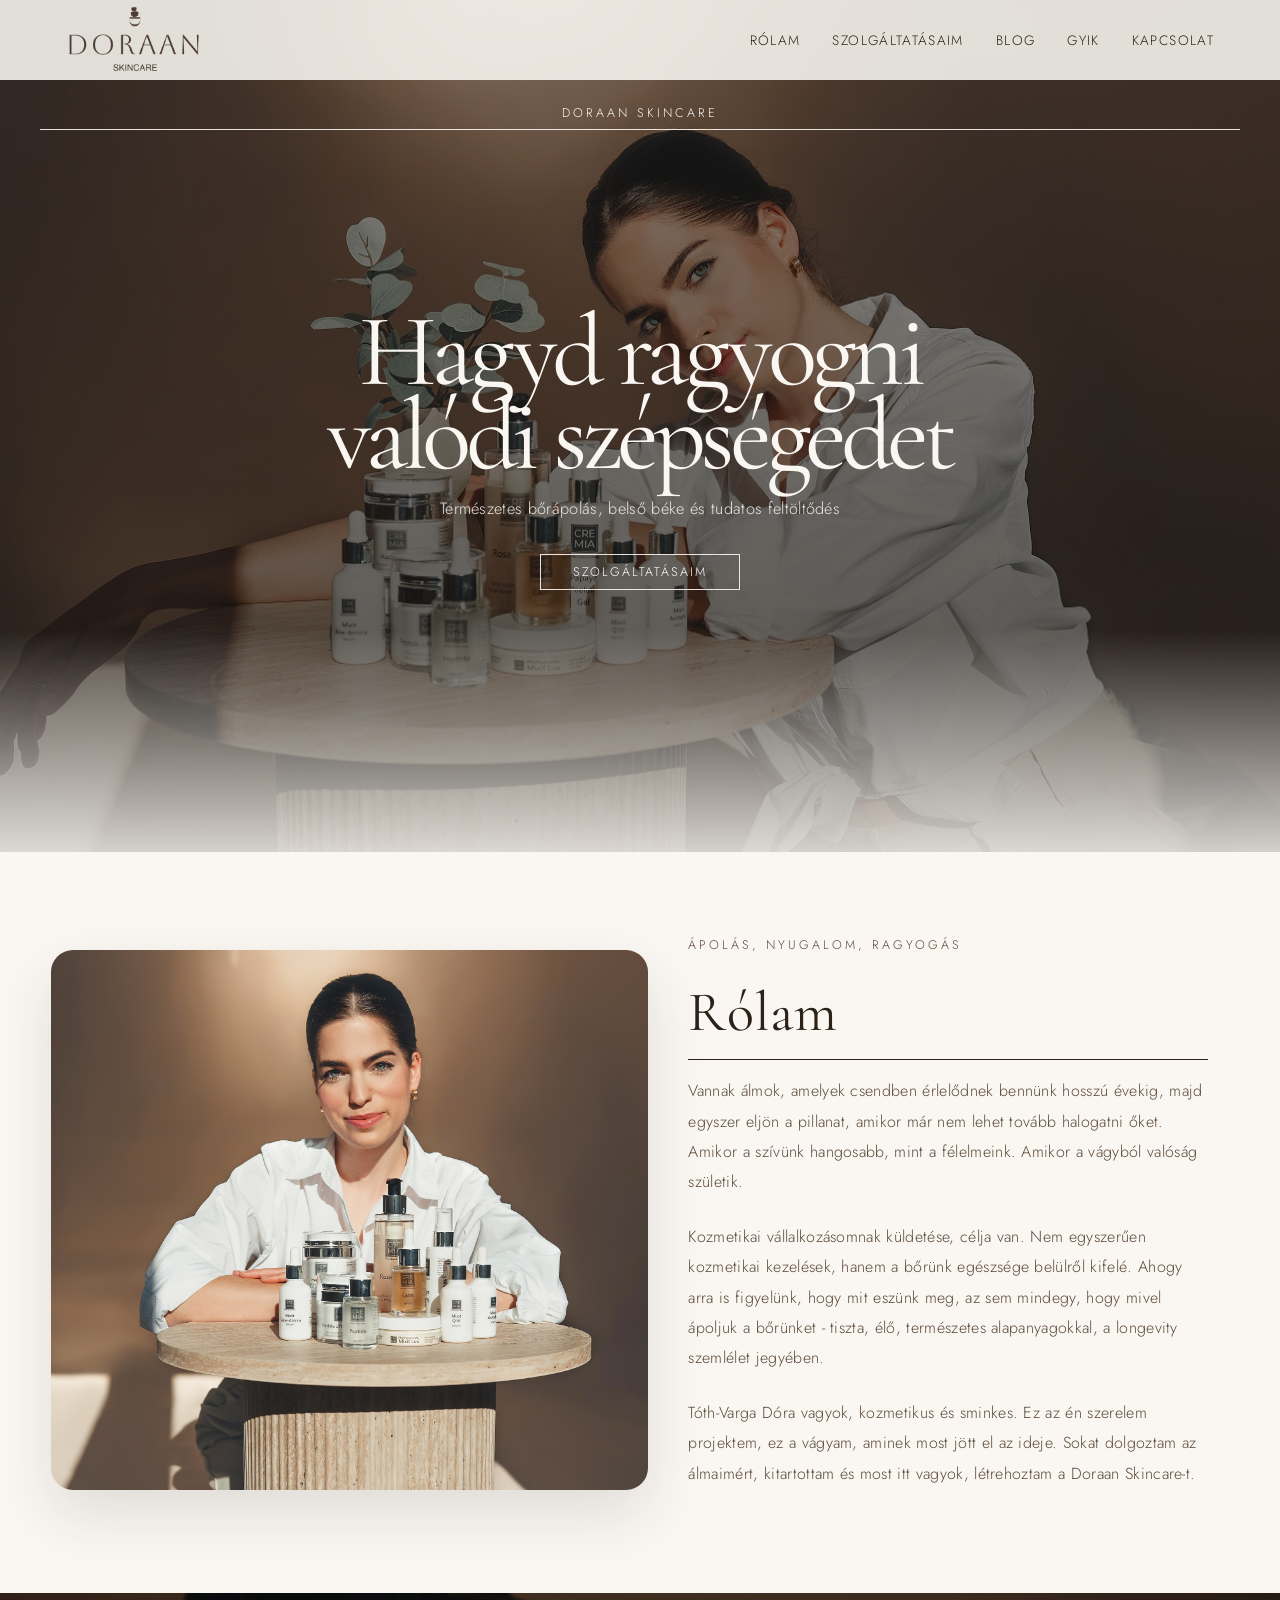
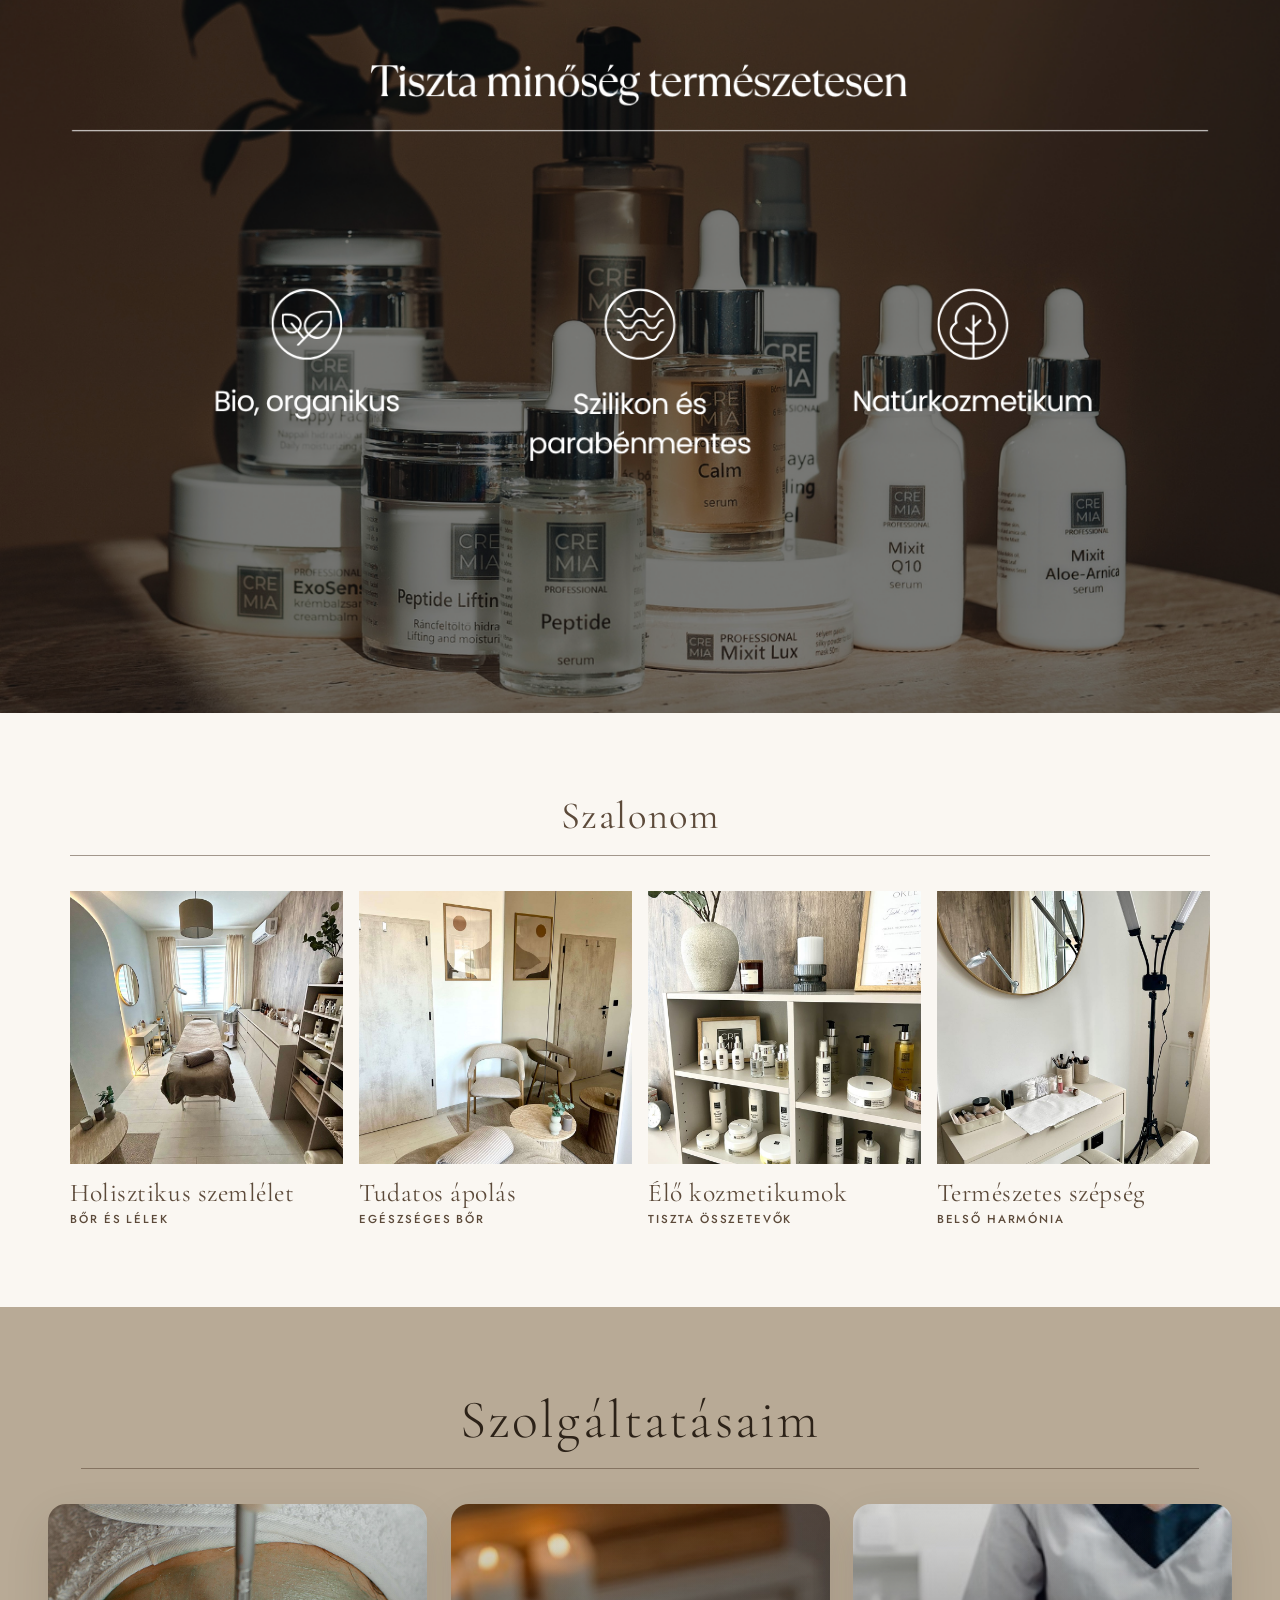
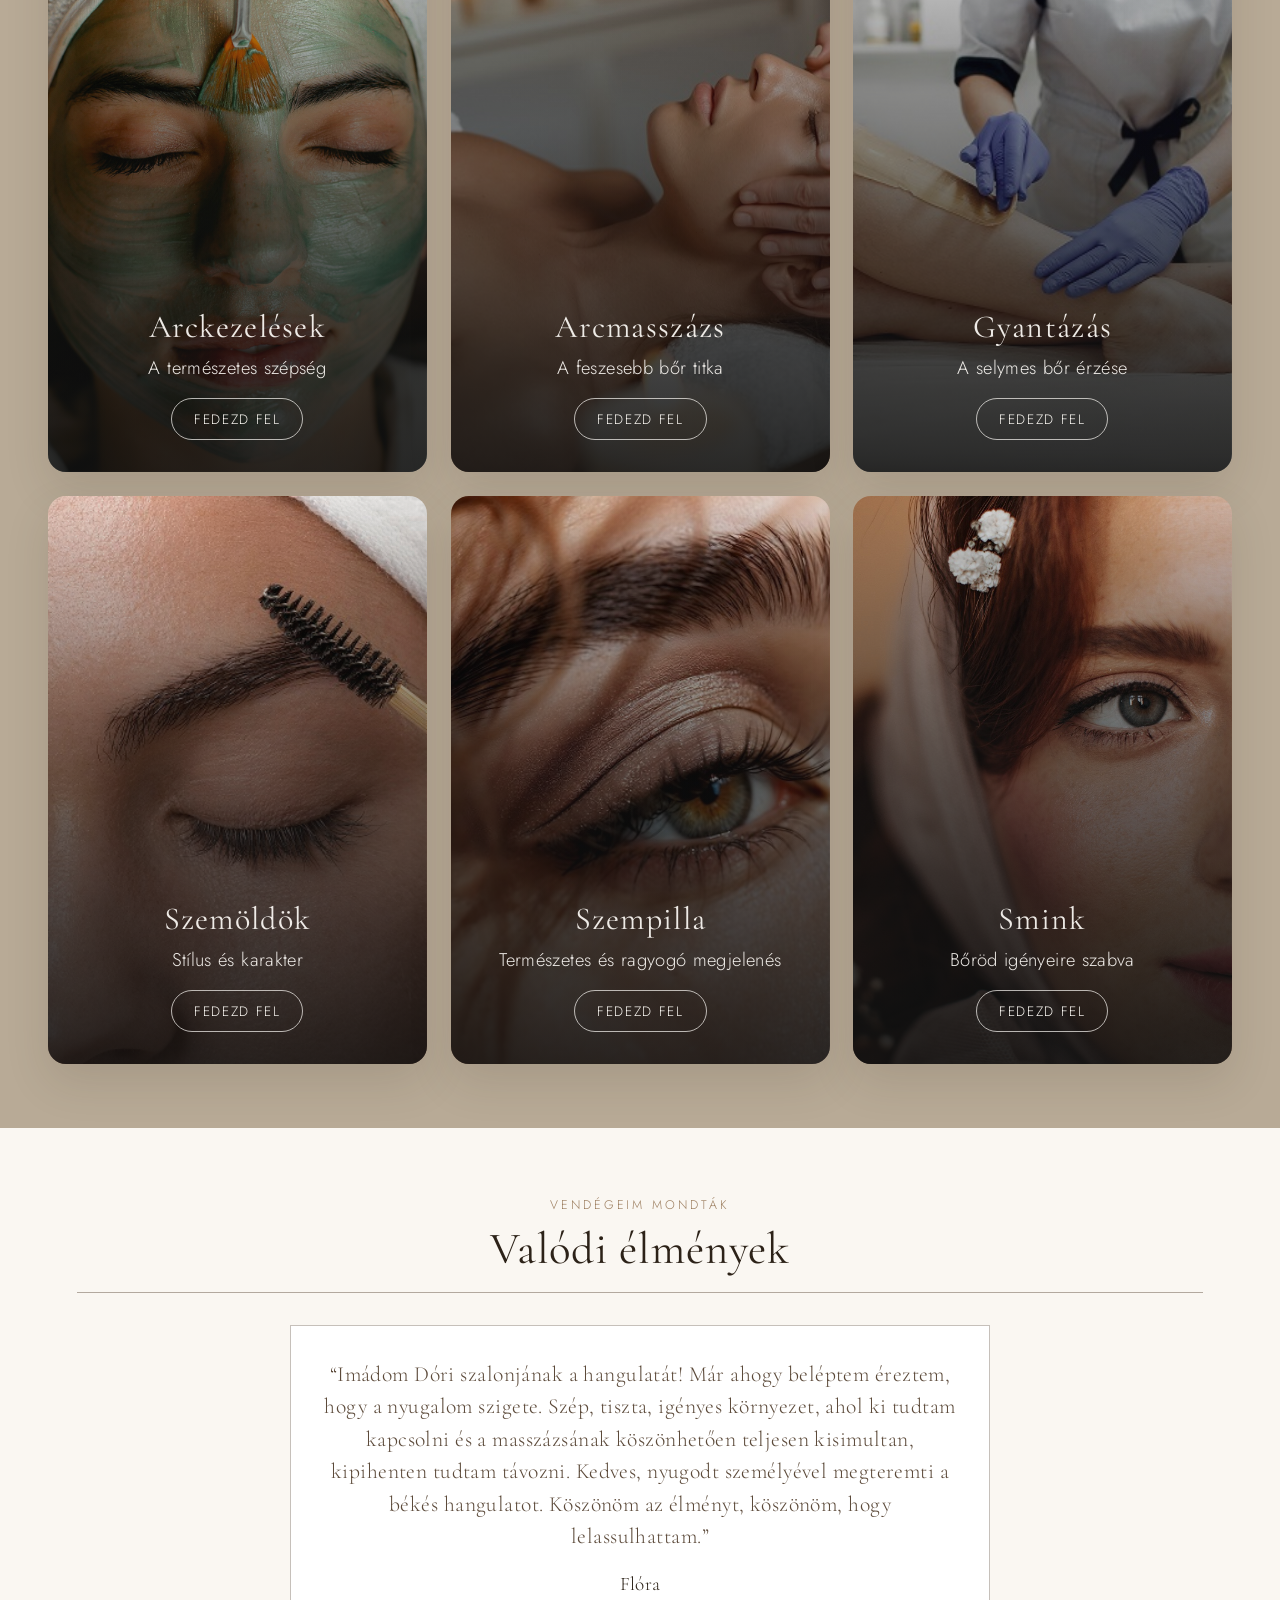
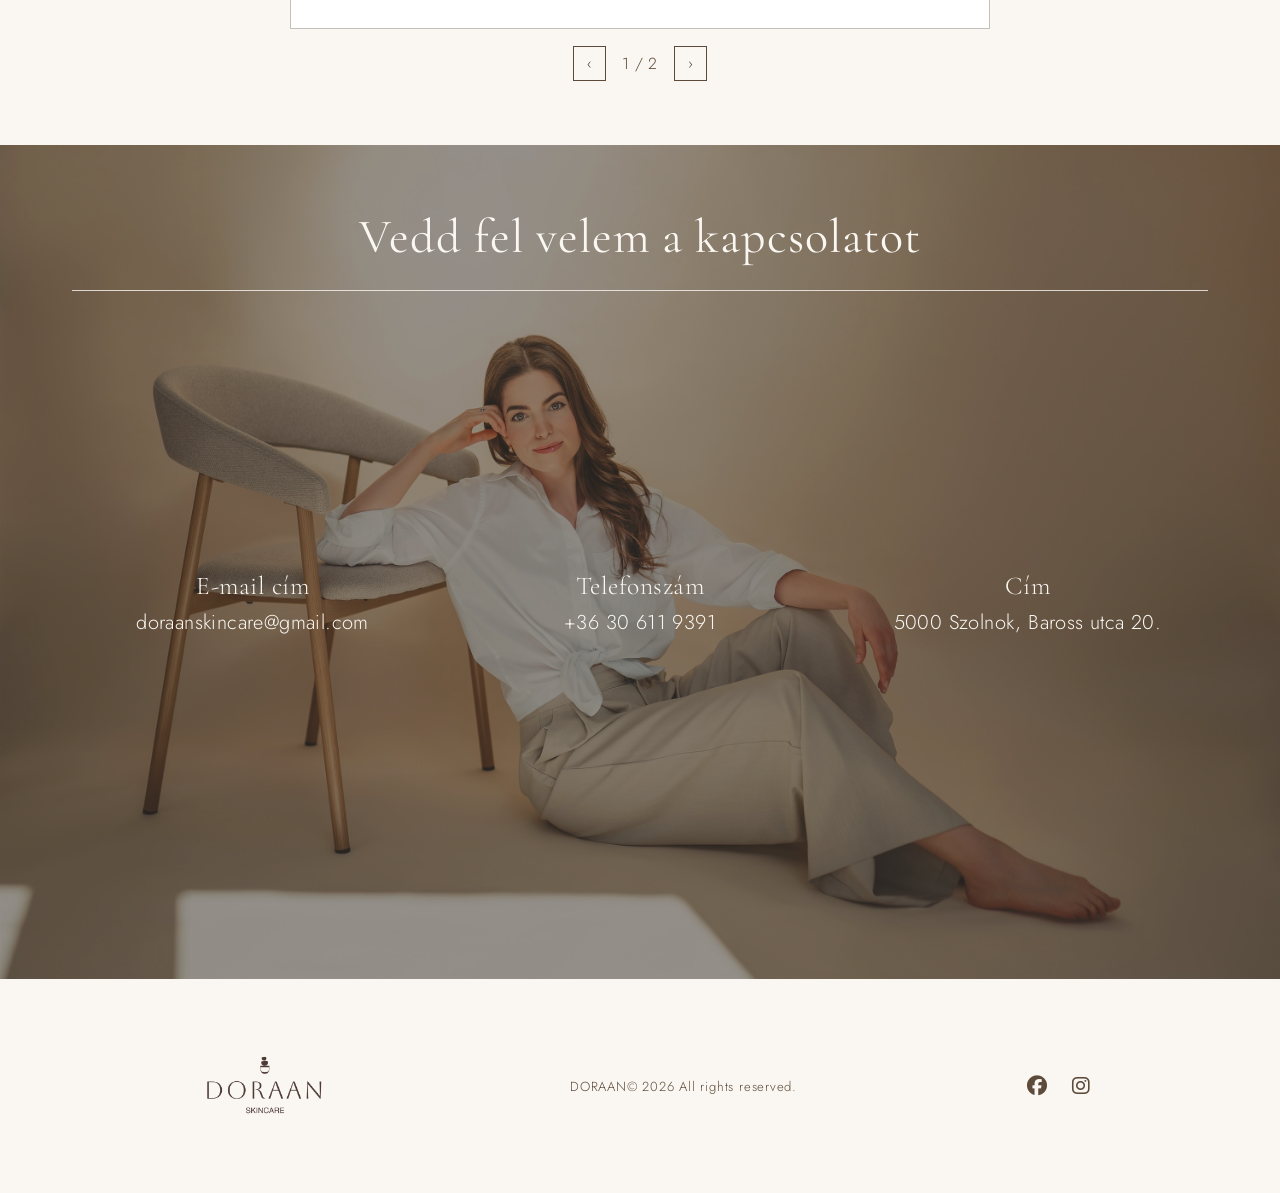
==== commit 5755c533: "Removing review placeholder" ====
--- a/index.html
+++ b/index.html
@@ -207,11 +207,6 @@
                 <blockquote>“Arckezelésen jártam Dórinál. Profi szakmai tudása megnyugtatott. Először felmérte a bőröm állapotát, majd személyre szabott arckezelést kaptam. Ég és föld az előtte-utána állapot, azóta is rendszeresen járok hozzá és nagyon szépen javul a bőröm állapota. A krémek, amiket használ a kezeléseknél fantasztikusak, valóban ápolnak és külön fontos nekem, hogy 100%-ban természetesek.”</blockquote>
                 <p class="review-card__author">Viki</p>
             </article>
-
-            <article class="review-card" aria-roledescription="slide" hidden>
-                <blockquote>„Ide kerüljön egy harmadik valódi vendégvélemény.”</blockquote>
-                <p class="review-card__author">Vendég neve</p>
-            </article>
         </div>
 
         <div class="reviews__controls">
--- a/styles.css
+++ b/styles.css
@@ -702,6 +702,13 @@
     container-type: inline-size;
     box-shadow: 0 18px 45px rgba(44, 34, 24, 0.12);
     transition: transform 0.35s ease;
+    display: flex;
+    flex-direction: column;
+    align-items: center;
+    justify-content: flex-end;
+    gap: 0.5rem;
+    padding: 2rem;
+    text-align: center;
 }
 
 .services__card::before {
@@ -741,22 +748,16 @@
 }
 
 .services h2 {
-    position: absolute;
     color: rgba(250, 247, 242, 0.94);
-    bottom: 110px;
-    left: 30px;
-    font-family: 'Cormorant Garamond', serif;
-    font-size: clamp(1.6rem, 10cqi, 2.8rem);
+    font-family: 'Cormorant Garamond', serif;
+    font-size: clamp(2rem, 10cqi, 3.2rem);
     font-weight: 400;
     letter-spacing: 0.04em;
 }
 
 .services p {
-    position: absolute;
-    bottom: 80px;
-    left: 30px;
-    max-width: 250px;
-    font-size: clamp(1rem, 4.5cqi, 1.4rem);
+    max-width: 100%;
+    font-size: clamp(1.15rem, 5.5cqi, 1.6rem);
     line-height: 1.5;
     color: rgba(250, 247, 242, 0.94);
 }
@@ -768,14 +769,12 @@
     outline: none;
     border-radius: 999px;
     background: transparent;
-    position: absolute;
-    bottom: 30px;
-    left: 30px;
-    font-size: clamp(0.72rem, 2.8cqi, 0.9rem);
+    font-size: clamp(0.85rem, 3.2cqi, 1.05rem);
     letter-spacing: 0.12em;
     text-transform: uppercase;
     cursor: pointer;
     transition: all 0.3s ease;
+    margin-top: 0.5rem;
 }
 
 /*hover over effects*/
@@ -794,38 +793,6 @@
     grid-template-columns: repeat(2, 1fr);
     max-width: 1100px;
   }
-}
-
-@media screen and (min-width: 481px) and (max-width: 960px) {
-    .services__card {
-        display: flex;
-        flex-direction: column;
-        align-items: center;
-        justify-content: flex-end;
-        gap: 0.5rem;
-        padding: 1.5rem;
-        text-align: center;
-    }
-
-    .services__card h2,
-    .services__card p,
-    .services__card button {
-        position: static;
-    }
-
-    .services__card h2 {
-        font-size: clamp(2rem, 10cqi, 3.2rem);
-    }
-
-    .services__card p {
-        max-width: 100%;
-        font-size: clamp(1.15rem, 5.5cqi, 1.6rem);
-    }
-
-    .services__card button {
-        margin-top: 0.5rem;
-        font-size: clamp(0.85rem, 3.2cqi, 1.05rem);
-    }
 }
 
 @media screen and (max-width: 480px) {
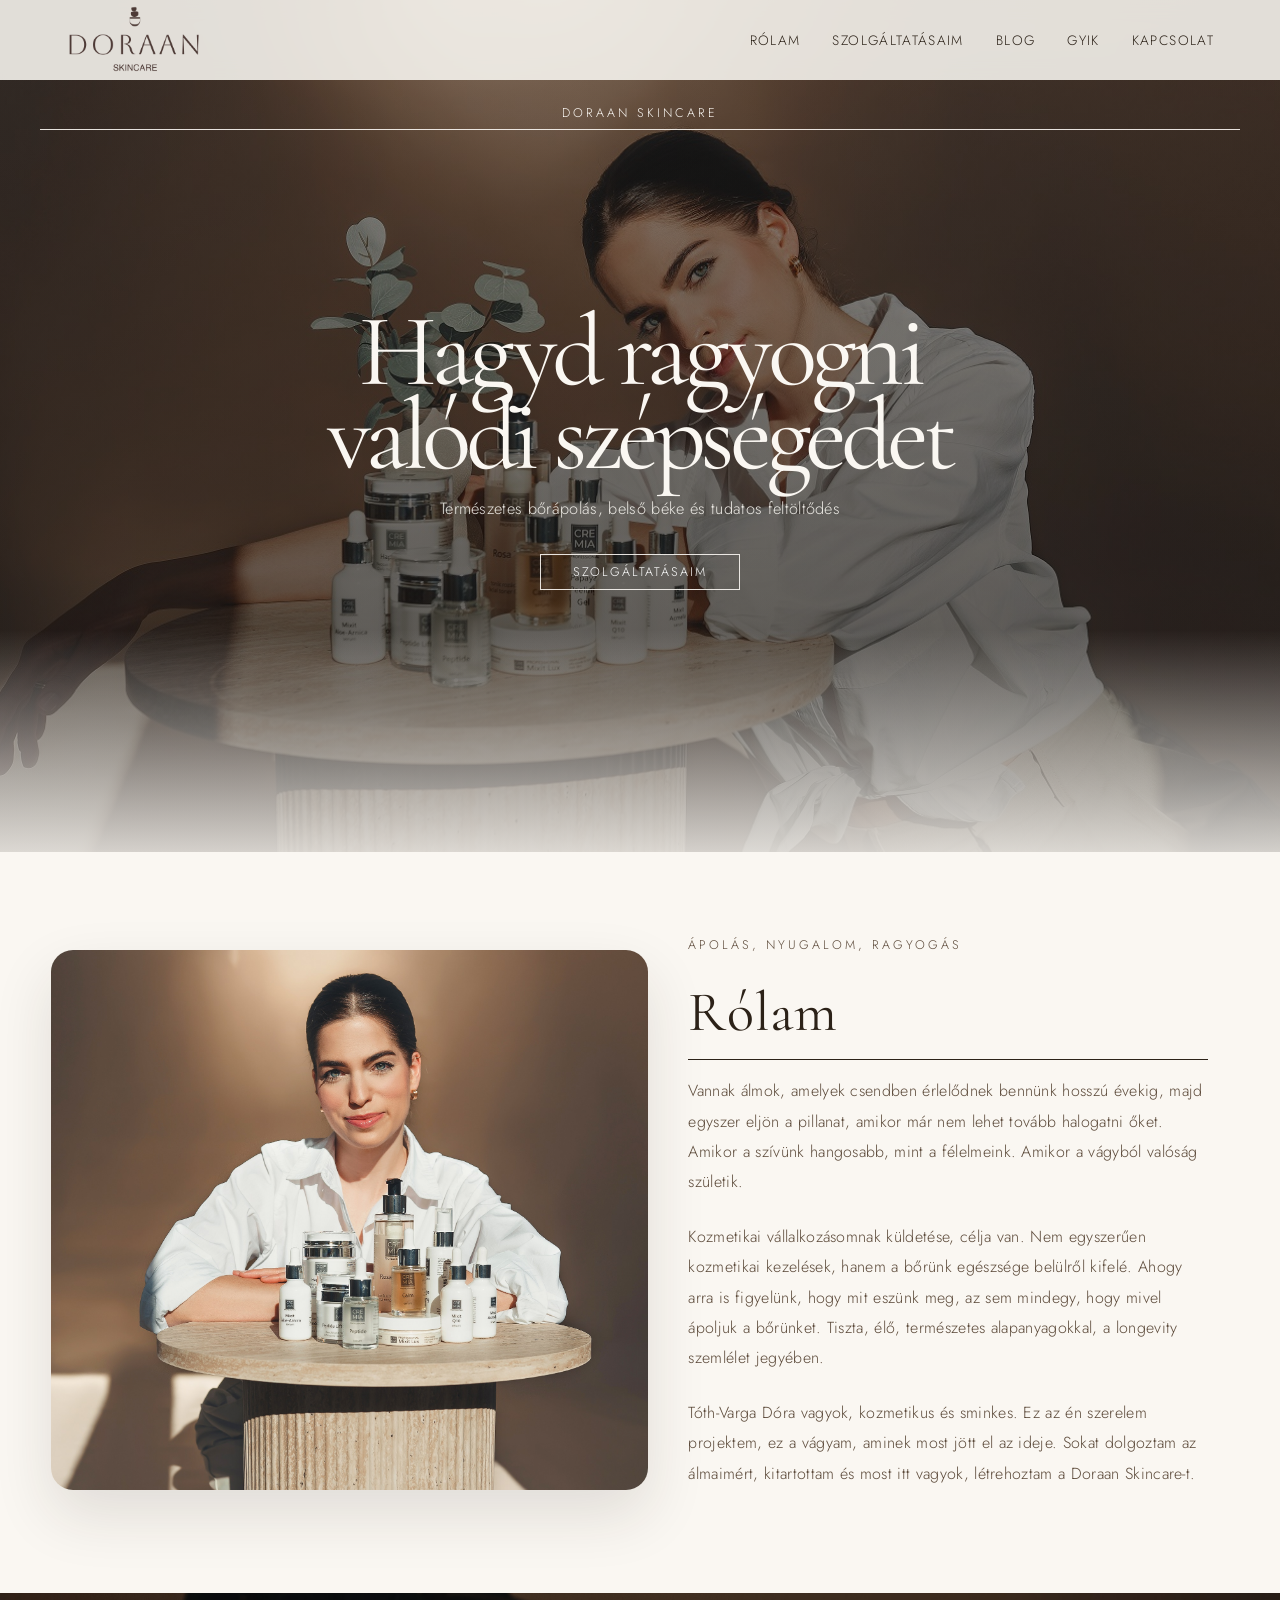
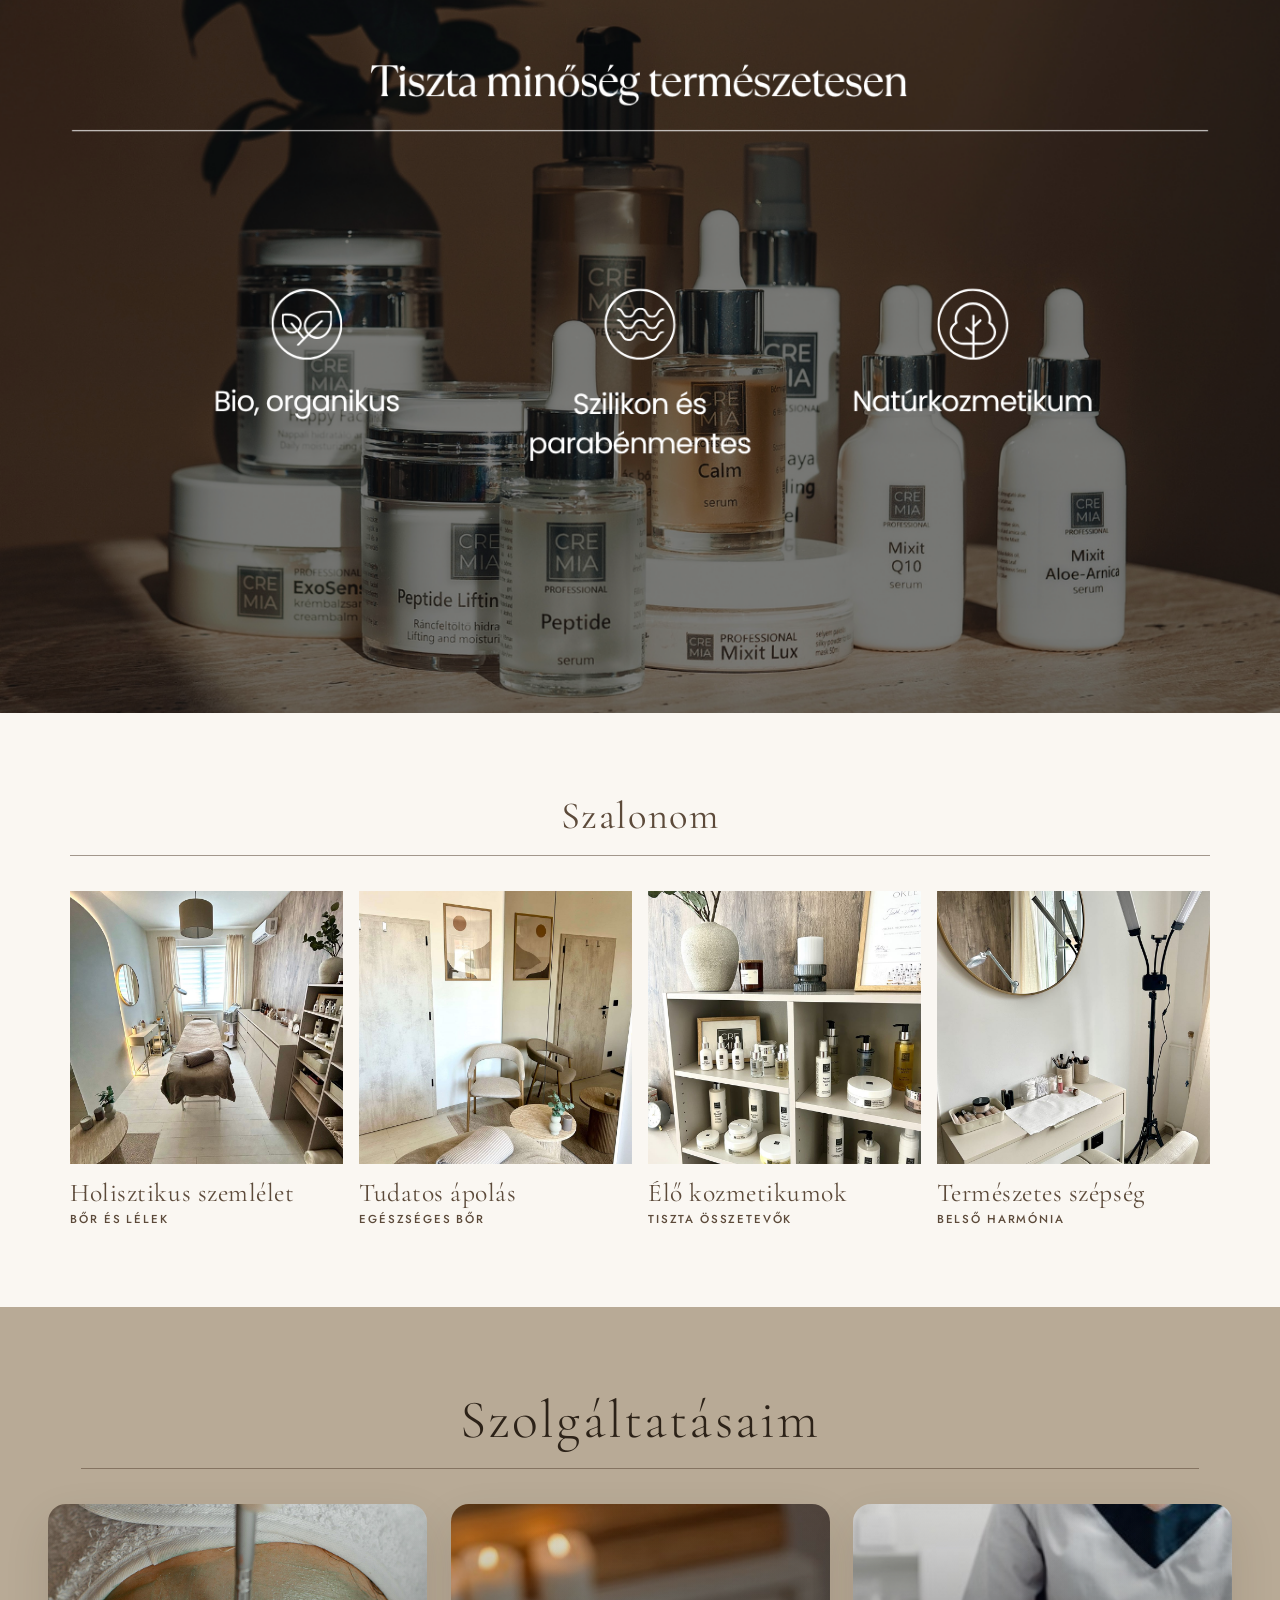
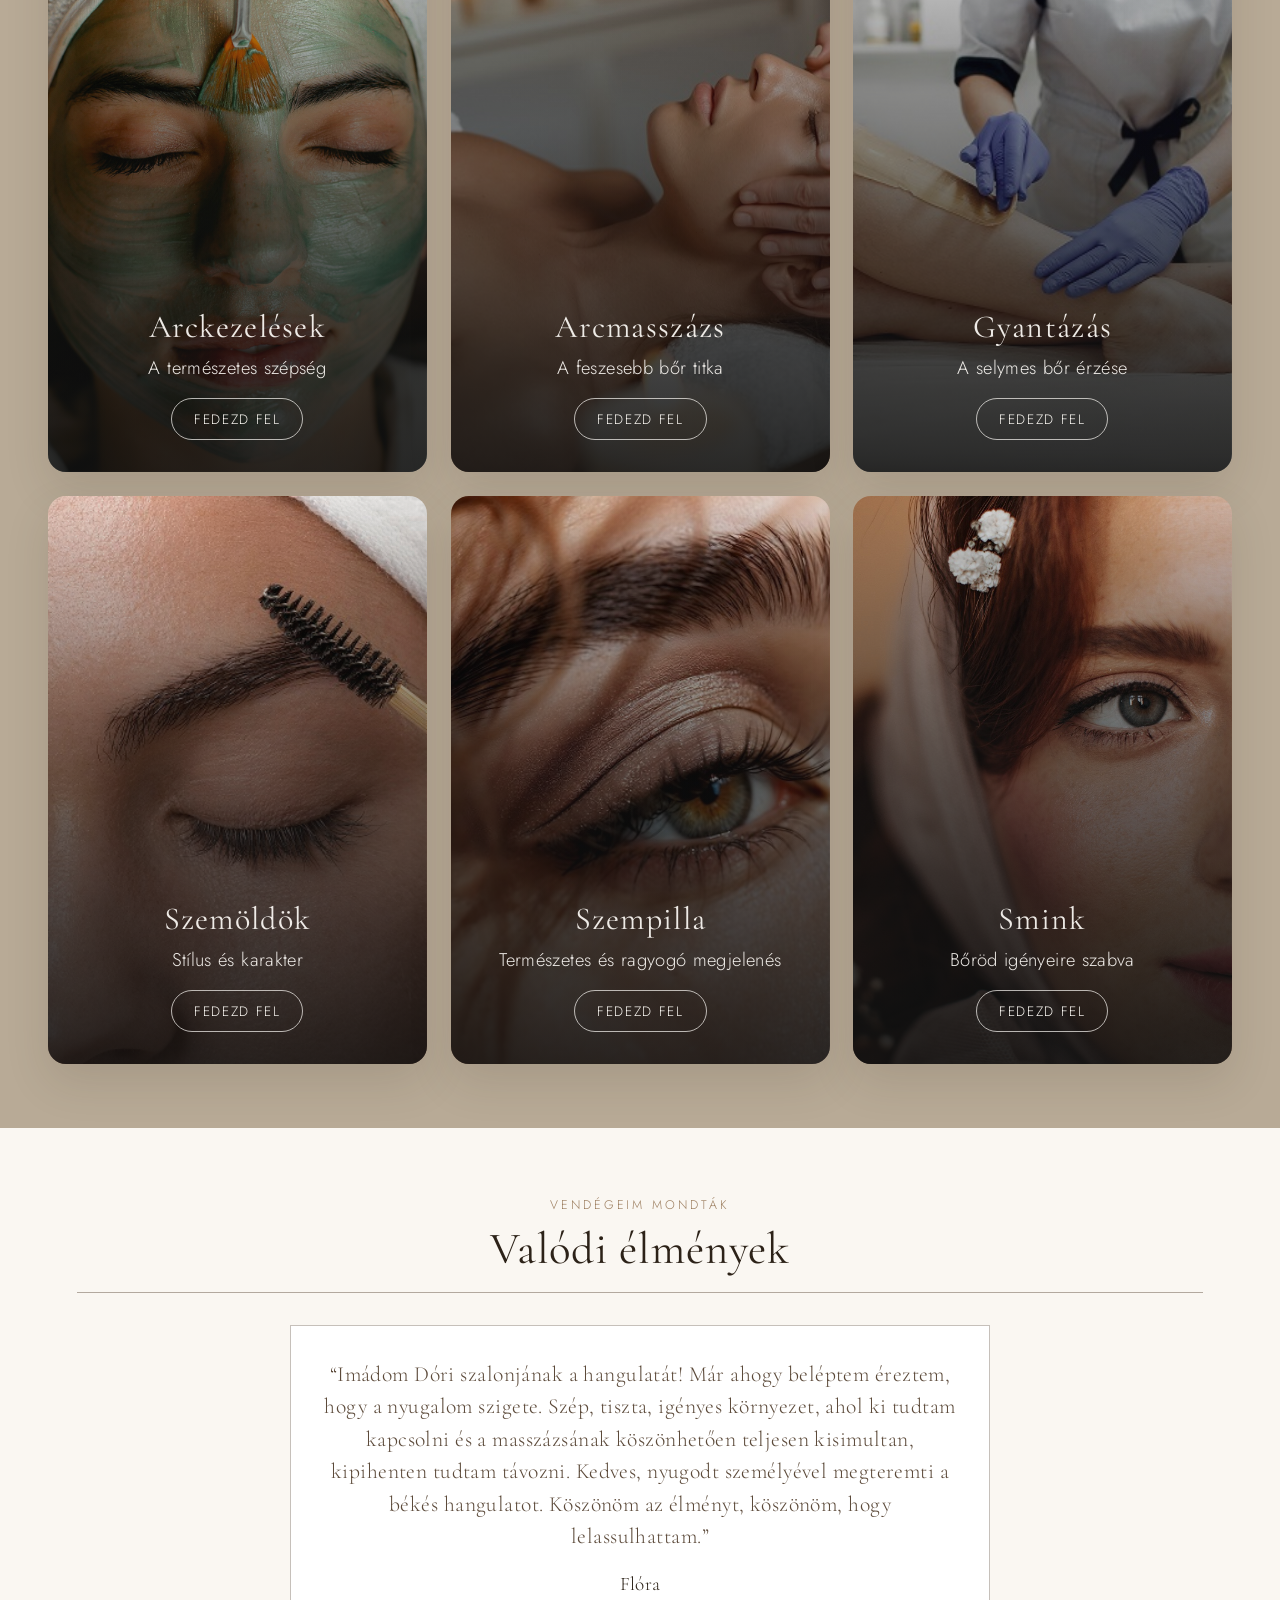
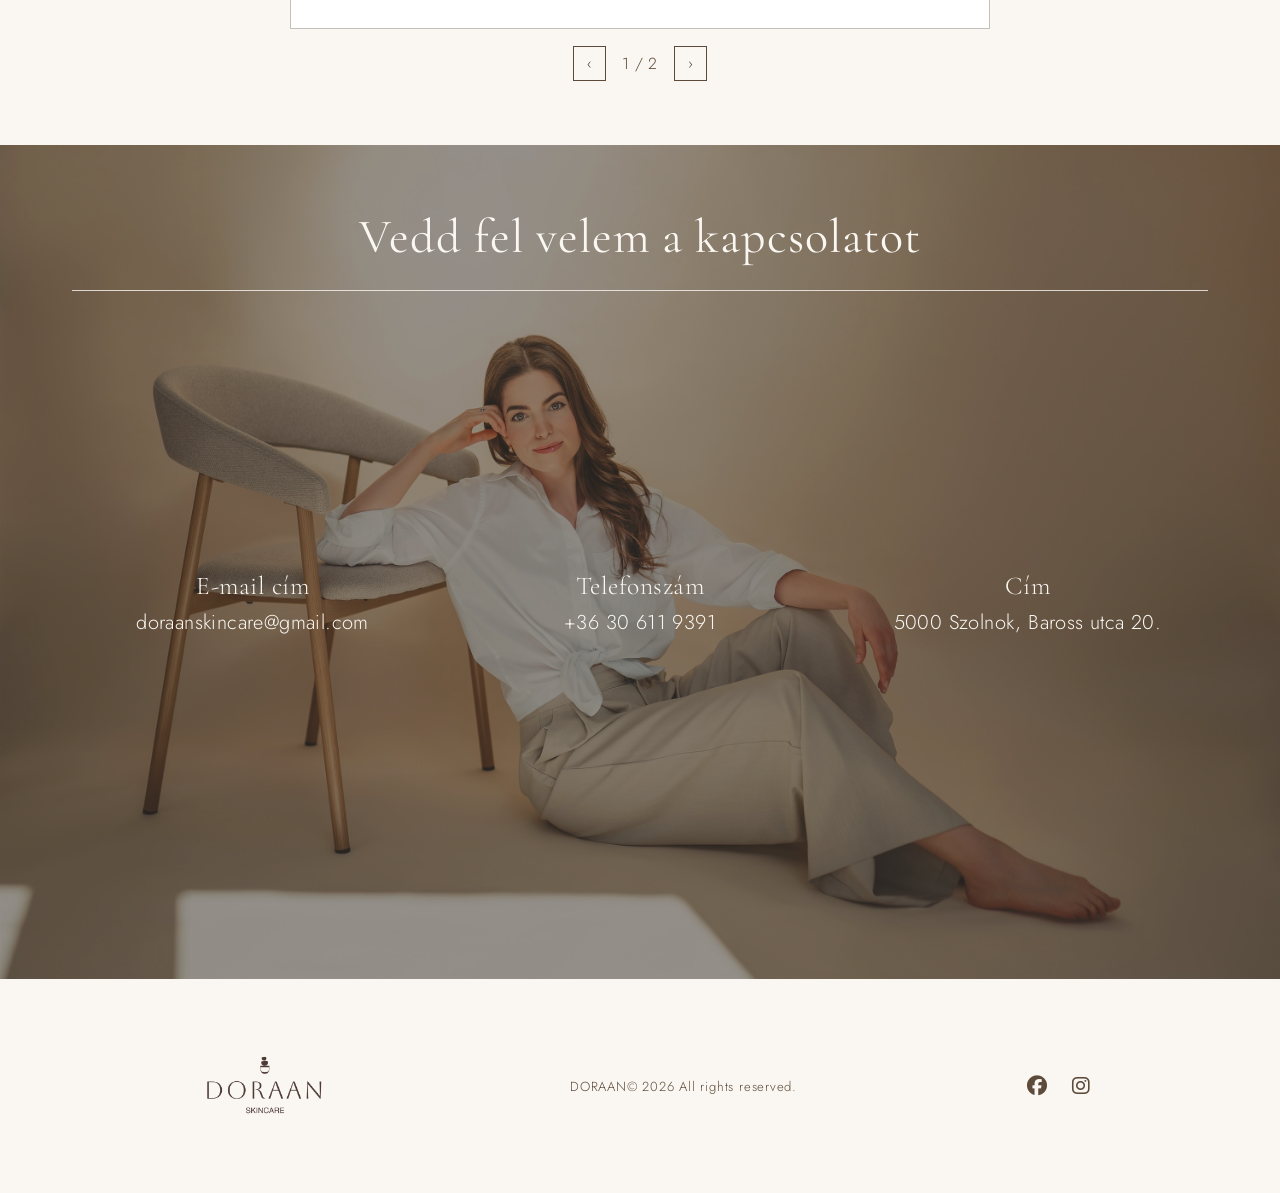
==== commit 7acead6f: "Abute me description improvement" ====
--- a/index.html
+++ b/index.html
@@ -4,7 +4,8 @@
     <meta charset="UTF-8">
     <meta name="viewport" content="width=device-width, initial-scale=1.0">
     <title>DORAAN</title>
-    <link rel="icon" href="images/doraanlogoCreamTransparent.png" type="image/png">
+    <link rel="icon" type="image/png" sizes="32x32" href="images/favicon-32.png">
+    <link rel="icon" type="image/png" sizes="192x192" href="images/favicon-192.png">
     <link rel="stylesheet" href="styles.css?v=0.1.8">
     <link rel="stylesheet" href="https://cdnjs.cloudflare.com/ajax/libs/font-awesome/6.5.0/css/all.min.css"><!-- Font Awesome -->
     <!-- google font -->
@@ -83,8 +84,8 @@
             </p>
             <p class="rolam__body">
             Kozmetikai vállalkozásomnak küldetése, célja van.  
-Nem egyszerűen kozmetikai kezelések, hanem a bőrünk egészsége belülről kifelé. 
-Ahogy arra is figyelünk, hogy mit eszünk meg, az sem mindegy, hogy mivel ápoljuk a bőrünket - tiszta, élő, természetes alapanyagokkal, a longevity szemlélet jegyében.
+Nem egyszerűen kozmetikai kezelések, hanem a bőrünk egészsége belülről kifelé.
+Ahogy arra is figyelünk, hogy mit eszünk meg, az sem mindegy, hogy mivel ápoljuk a bőrünket. Tiszta, élő, természetes alapanyagokkal, a longevity szemlélet jegyében.
             </p>
             <p>
             Tóth-Varga Dóra vagyok, kozmetikus és sminkes. 
--- a/styles.css
+++ b/styles.css
@@ -1501,10 +1501,10 @@
 
 .blog__hero--text {
     max-width: 800px;
-    font-family: 'Cormorant Garamond', serif;
-    font-size: clamp(1rem, 4vw, 1.8rem);
+    font-family: 'Jost', sans-serif;
+    font-size: clamp(0.7rem, 3.3vw, 1.4rem);
     font-weight: 300;
-    font-style: italic;
+    font-style: normal;
     color: #2C2218;
     text-align: center;
     line-height: 1.5;
@@ -1872,10 +1872,10 @@
 
 .facecare__hero--text {
     max-width: 800px;
-    font-family: 'Cormorant Garamond', serif;
-    font-size: clamp(1rem, 4vw, 1.8rem);
+    font-family: 'Jost', sans-serif;
+    font-size: clamp(0.7rem, 3.3vw, 1.4rem);
     font-weight: 300;
-    font-style: italic;
+    font-style: normal;
     color: #2C2218;
     text-align: center;
     line-height: 1.5;
@@ -1939,15 +1939,19 @@
 .facecare__body {
     font-family: 'Jost', sans-serif;
     font-size: 1rem;
-    line-height: 1.9;
-    color: #4D3A36;
-    margin-bottom: 1rem;
+    line-height: 1.7;
+    color: #4D3A36;
+    margin-bottom: 0.4rem;
+}
+
+.facecare__body--treatment-goal {
+    margin-top: 1.2rem;
 }
 
 .facecare__list {
     list-style: disc;
     padding-left: 1.25rem;
-    margin: 0 0 2.5rem;
+    margin: 0 0 1rem;
     color: #4D3A36;
 }
 
@@ -1955,7 +1959,7 @@
     font-family: 'Jost', sans-serif;
     font-size: 1rem;
     line-height: 1.9;
-    margin-bottom: 0.5rem;
+    margin-bottom: 0.2rem;
 }
 
 .facecare__btn {
@@ -2093,11 +2097,11 @@
 }
 
 .face-massage__hero--text {
-     max-width: 800px;
-    font-family: 'Cormorant Garamond', serif;
-    font-size: clamp(1rem, 4vw, 1.8rem);
+    max-width: 800px;
+    font-family: 'Jost', sans-serif;
+    font-size: clamp(0.7rem, 3.3vw, 1.4rem);
     font-weight: 300;
-    font-style: italic;
+    font-style: normal;
     color: #2C2218;
     text-align: center;
     line-height: 1.5;
@@ -2152,15 +2156,19 @@
 .face-massage__body {
     font-family: 'Jost', sans-serif;
     font-size: 1rem;
-    line-height: 1.9;
-    color: #4D3A36;
-    margin-bottom: 1rem;
+    line-height: 1.7;
+    color: #4D3A36;
+    margin-bottom: 0.4rem;
+}
+
+.face-massage__body--treatment-goal {
+    margin-top: 1.2rem;
 }
 
 .face-massage__list {
     list-style: disc;
     padding-left: 1.25rem;
-    margin: 0 0 2.5rem;
+    margin: 0 0 1rem;
     color: #4D3A36;
 }
 
@@ -2168,7 +2176,7 @@
     font-family: 'Jost', sans-serif;
     font-size: 1rem;
     line-height: 1.9;
-    margin-bottom: 0.5rem;
+    margin-bottom: 0.2rem;
 }
 
 .face-massage__btn {
@@ -2307,10 +2315,10 @@
 
 .waxing__hero--text {
     max-width: 800px;
-    font-family: 'Cormorant Garamond', serif;
-    font-size: clamp(1rem, 4vw, 1.8rem);
+    font-family: 'Jost', sans-serif;
+    font-size: clamp(0.7rem, 3.3vw, 1.4rem);
     font-weight: 300;
-    font-style: italic;
+    font-style: normal;
     color: #2C2218;
     text-align: center;
     line-height: 1.5;
@@ -2365,9 +2373,9 @@
 .waxing__body {
     font-family: 'Jost', sans-serif;
     font-size: 1rem;
-    line-height: 1.9;
-    color: #4D3A36;
-    margin-bottom: 1rem;
+    line-height: 1.7;
+    color: #4D3A36;
+    margin-bottom: 0.4rem;
 }
 
 .waxing__list {
@@ -2381,7 +2389,7 @@
     font-family: 'Jost', sans-serif;
     font-size: 1rem;
     line-height: 1.9;
-    margin-bottom: 0.5rem;
+    margin-bottom: 0.2rem;
 }
 
 .waxing__btn {
@@ -2520,10 +2528,10 @@
 
 .eyelash__hero--text {
     max-width: 800px;
-    font-family: 'Cormorant Garamond', serif;
-    font-size: clamp(1rem, 4vw, 1.8rem);
+    font-family: 'Jost', sans-serif;
+    font-size: clamp(0.7rem, 3.3vw, 1.4rem);
     font-weight: 300;
-    font-style: italic;
+    font-style: normal;
     color: #2C2218;
     text-align: center;
     line-height: 1.5;
@@ -2582,9 +2590,9 @@
 .eyelash__body {
     font-family: 'Jost', sans-serif;
     font-size: 1rem;
-    line-height: 1.9;
-    color: #4D3A36;
-    margin-bottom: 1rem;
+    line-height: 1.7;
+    color: #4D3A36;
+    margin-bottom: 0.4rem;
 }
 
 .eyelash__list {
@@ -2598,7 +2606,7 @@
     font-family: 'Jost', sans-serif;
     font-size: 1rem;
     line-height: 1.9;
-    margin-bottom: 0.5rem;
+    margin-bottom: 0.2rem;
 }
 
 .eyelash__btn {
@@ -2736,10 +2744,10 @@
 
 .makeup__hero--text {
     max-width: 800px;
-    font-family: 'Cormorant Garamond', serif;
-    font-size: clamp(1rem, 4vw, 1.8rem);
+    font-family: 'Jost', sans-serif;
+    font-size: clamp(0.7rem, 3.3vw, 1.4rem);
     font-weight: 300;
-    font-style: italic;
+    font-style: normal;
     color: #2C2218;
     text-align: center;
     line-height: 1.5;
@@ -2802,9 +2810,9 @@
 .makeup__body {
     font-family: 'Jost', sans-serif;
     font-size: 1rem;
-    line-height: 1.9;
-    color: #4D3A36;
-    margin-bottom: 1rem;
+    line-height: 1.7;
+    color: #4D3A36;
+    margin-bottom: 0.4rem;
 }
 
 .makeup__list {
@@ -2818,7 +2826,7 @@
     font-family: 'Jost', sans-serif;
     font-size: 1rem;
     line-height: 1.9;
-    margin-bottom: 0.5rem;
+    margin-bottom: 0.2rem;
 }
 
 .makeup__btn {
@@ -2956,10 +2964,10 @@
 
 .eyebrow__hero--text {
     max-width: 800px;
-    font-family: 'Cormorant Garamond', serif;
-    font-size: clamp(1rem, 4vw, 1.8rem);
+    font-family: 'Jost', sans-serif;
+    font-size: clamp(0.7rem, 3.3vw, 1.4rem);
     font-weight: 300;
-    font-style: italic;
+    font-style: normal;
     color: #2C2218;
     text-align: center;
     line-height: 1.5;
@@ -3014,9 +3022,9 @@
 .eyebrow__body {
     font-family: 'Jost', sans-serif;
     font-size: 1rem;
-    line-height: 1.9;
-    color: #4D3A36;
-    margin-bottom: 1rem;
+    line-height: 1.7;
+    color: #4D3A36;
+    margin-bottom: 0.4rem;
 }
 
 .eyebrow__list {
@@ -3030,7 +3038,7 @@
     font-family: 'Jost', sans-serif;
     font-size: 1rem;
     line-height: 1.9;
-    margin-bottom: 0.5rem;
+    margin-bottom: 0.2rem;
 }
 
 .eyebrow__btn {
@@ -3150,10 +3158,6 @@
 }
 
 @media screen and (max-width: 360px) {
-    .eyebrow__hero--text {
-        font-size: 1.2rem;
-    }
-
     .eyebrow__title {
         font-size: 2.2rem;
     }
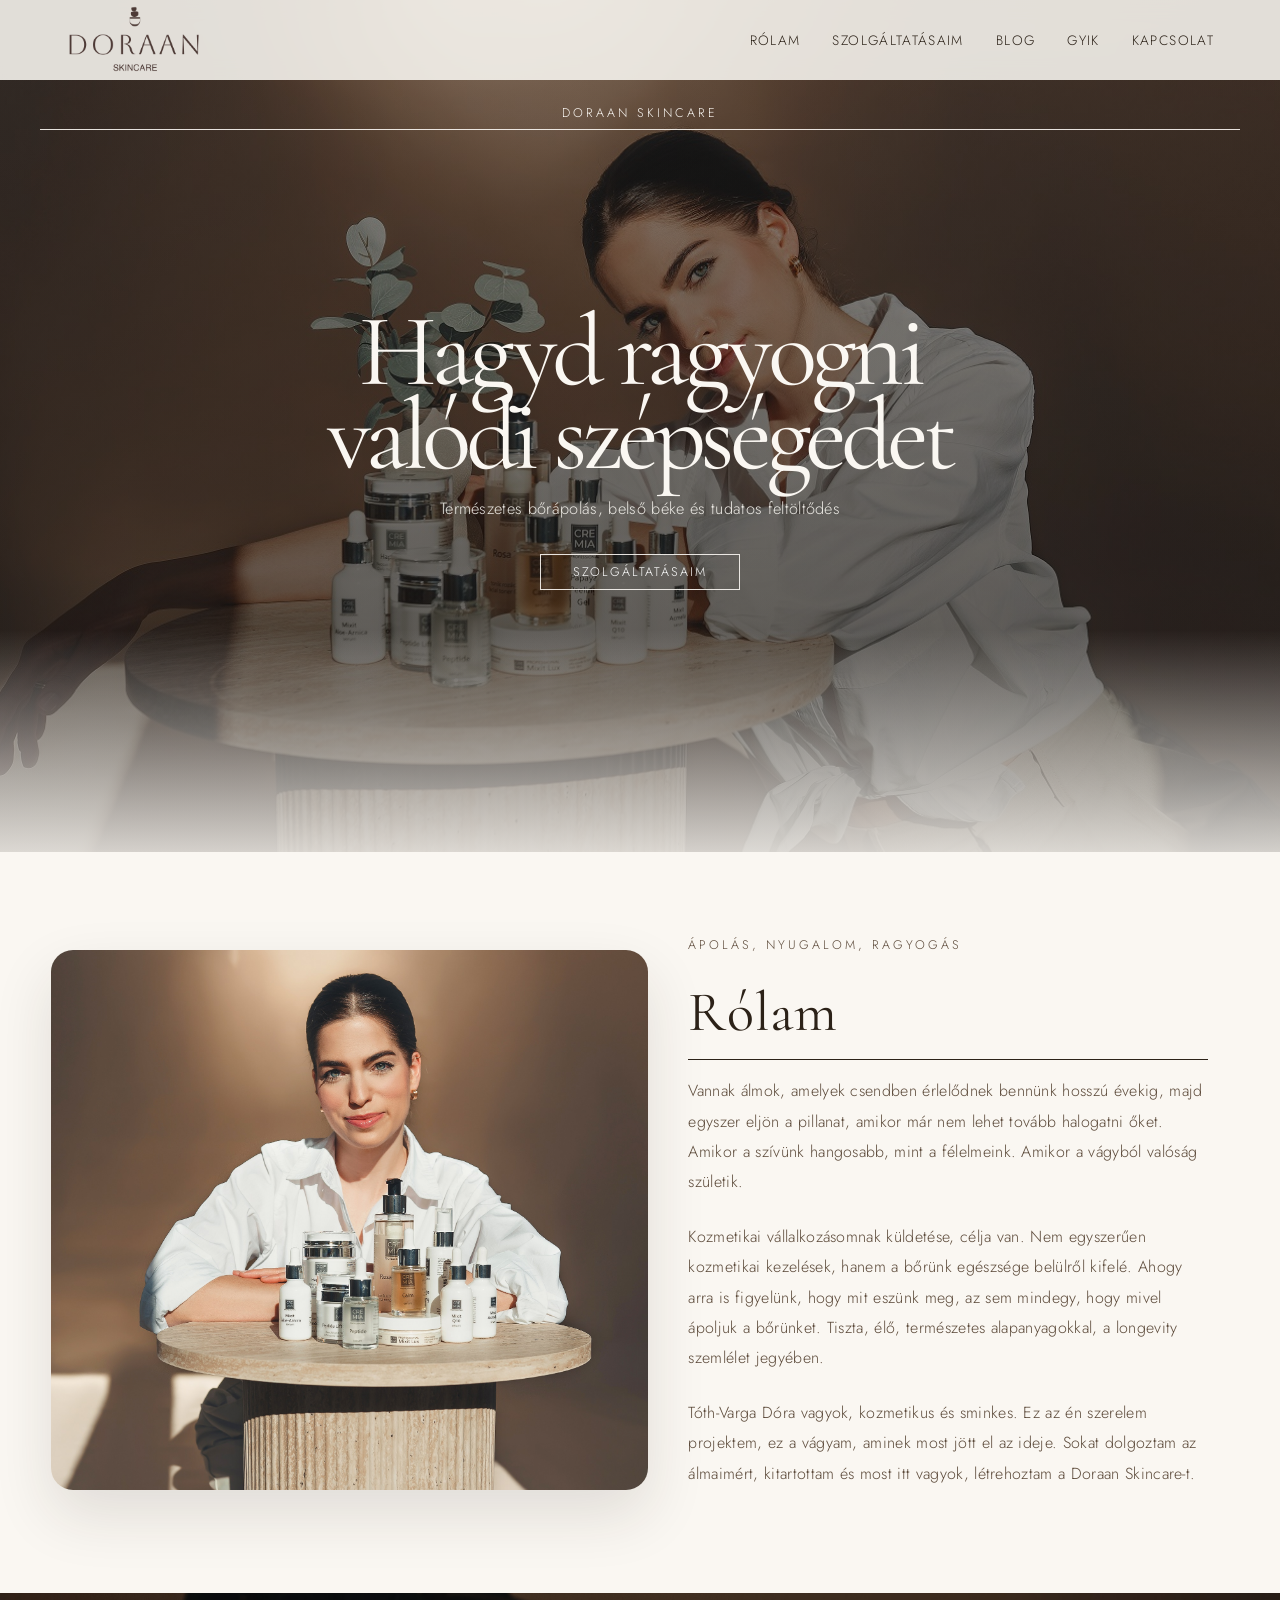
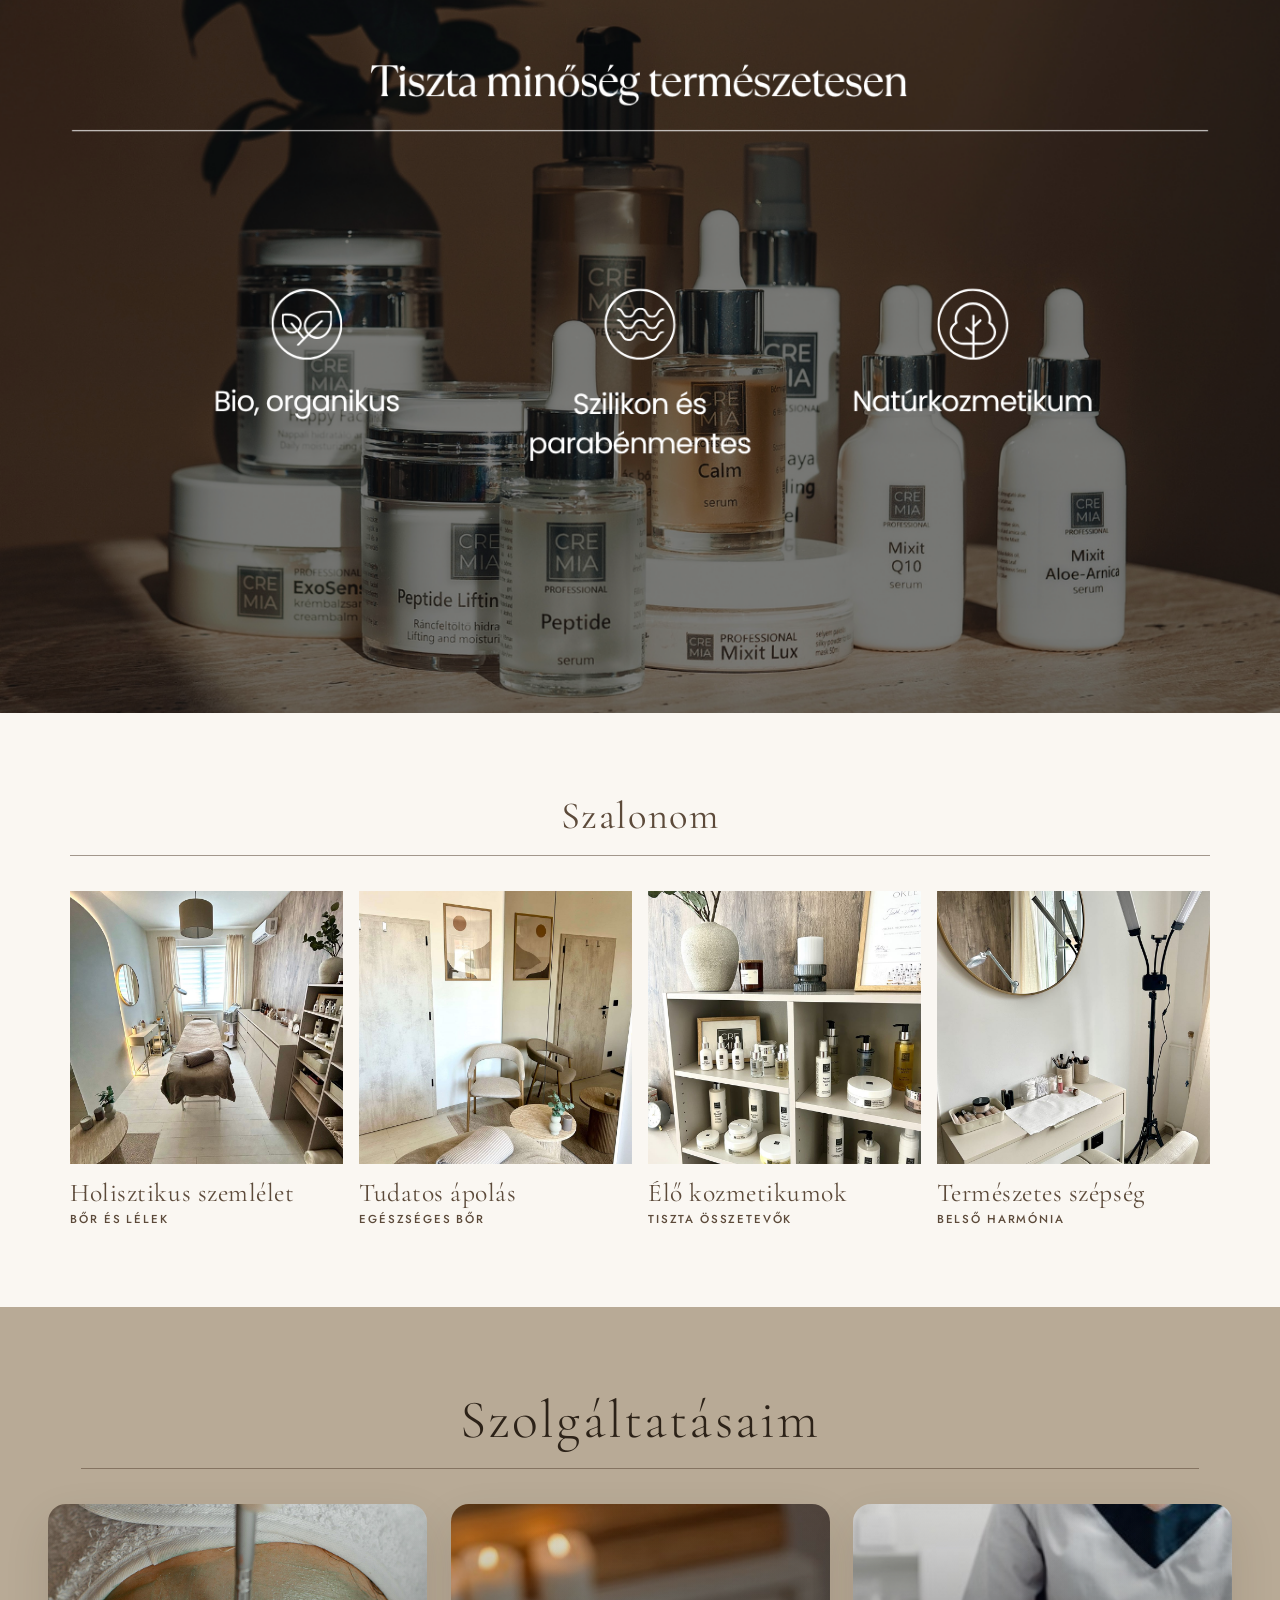
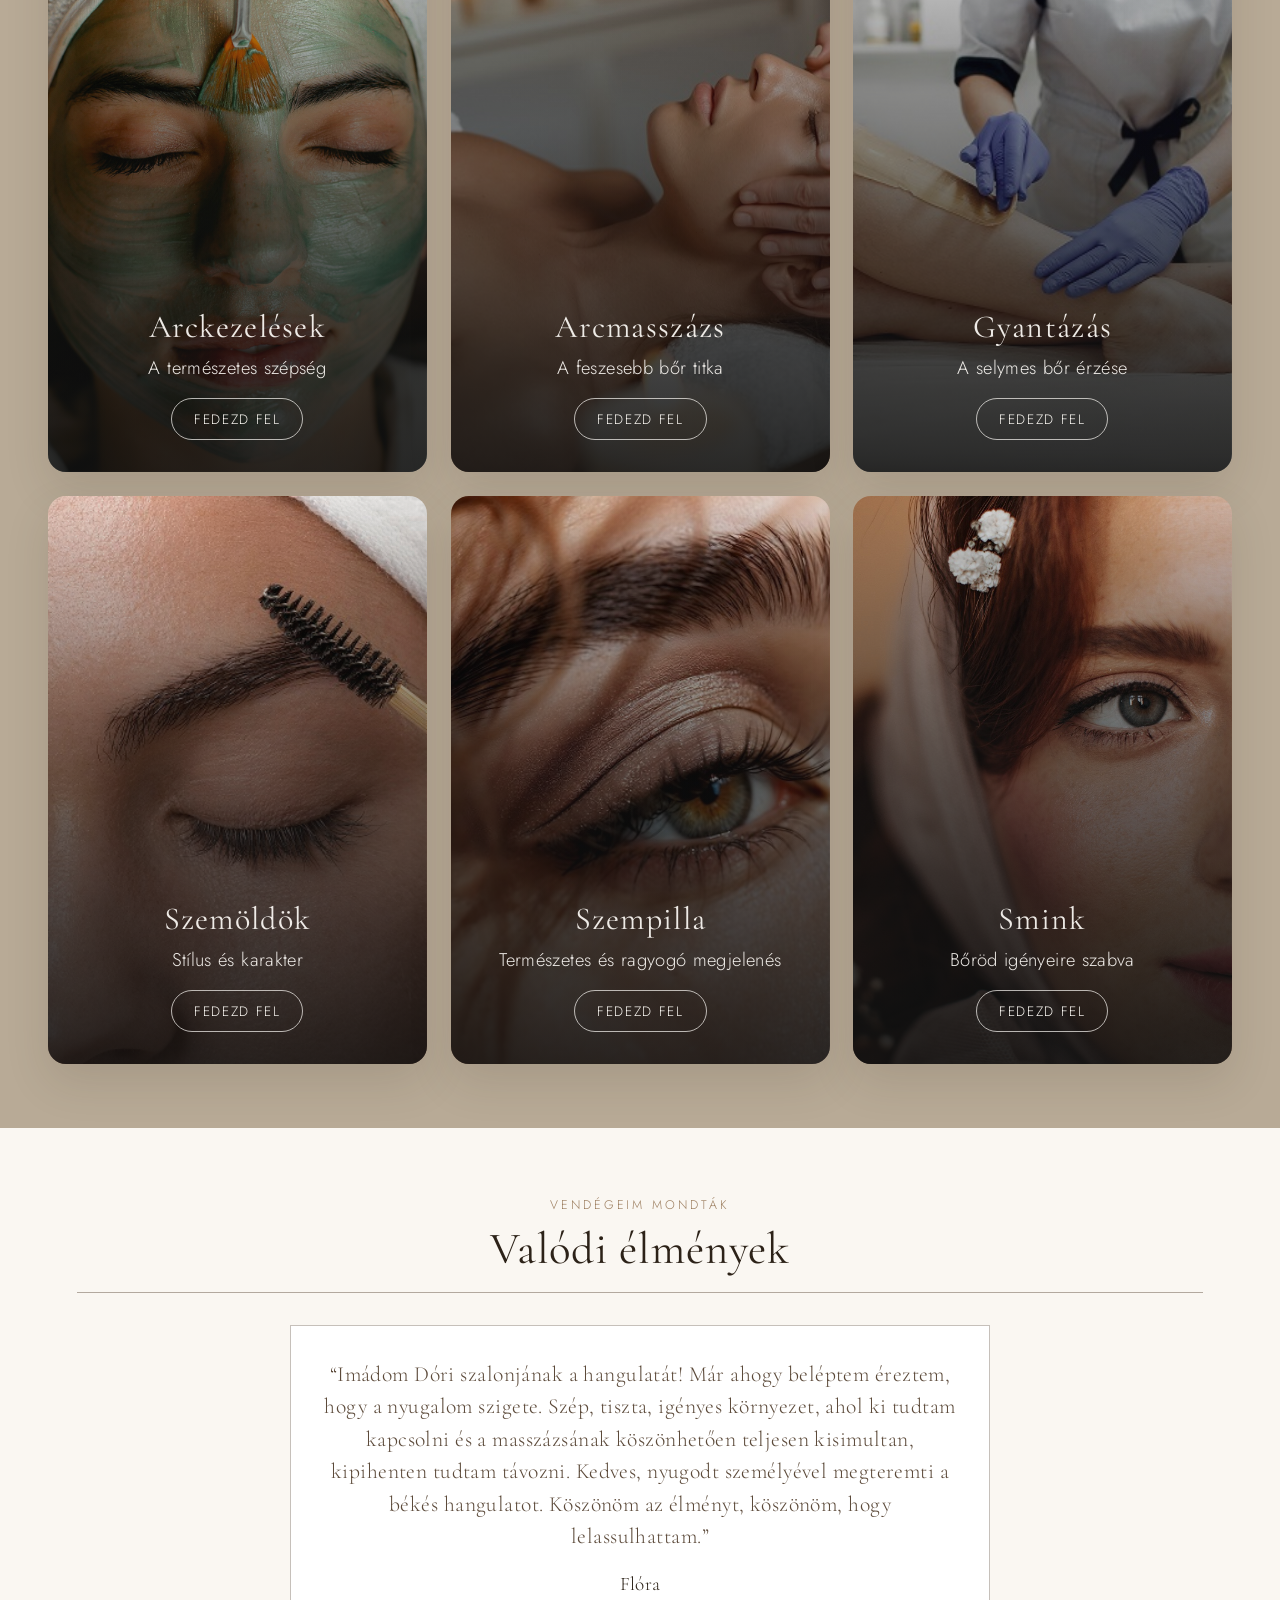
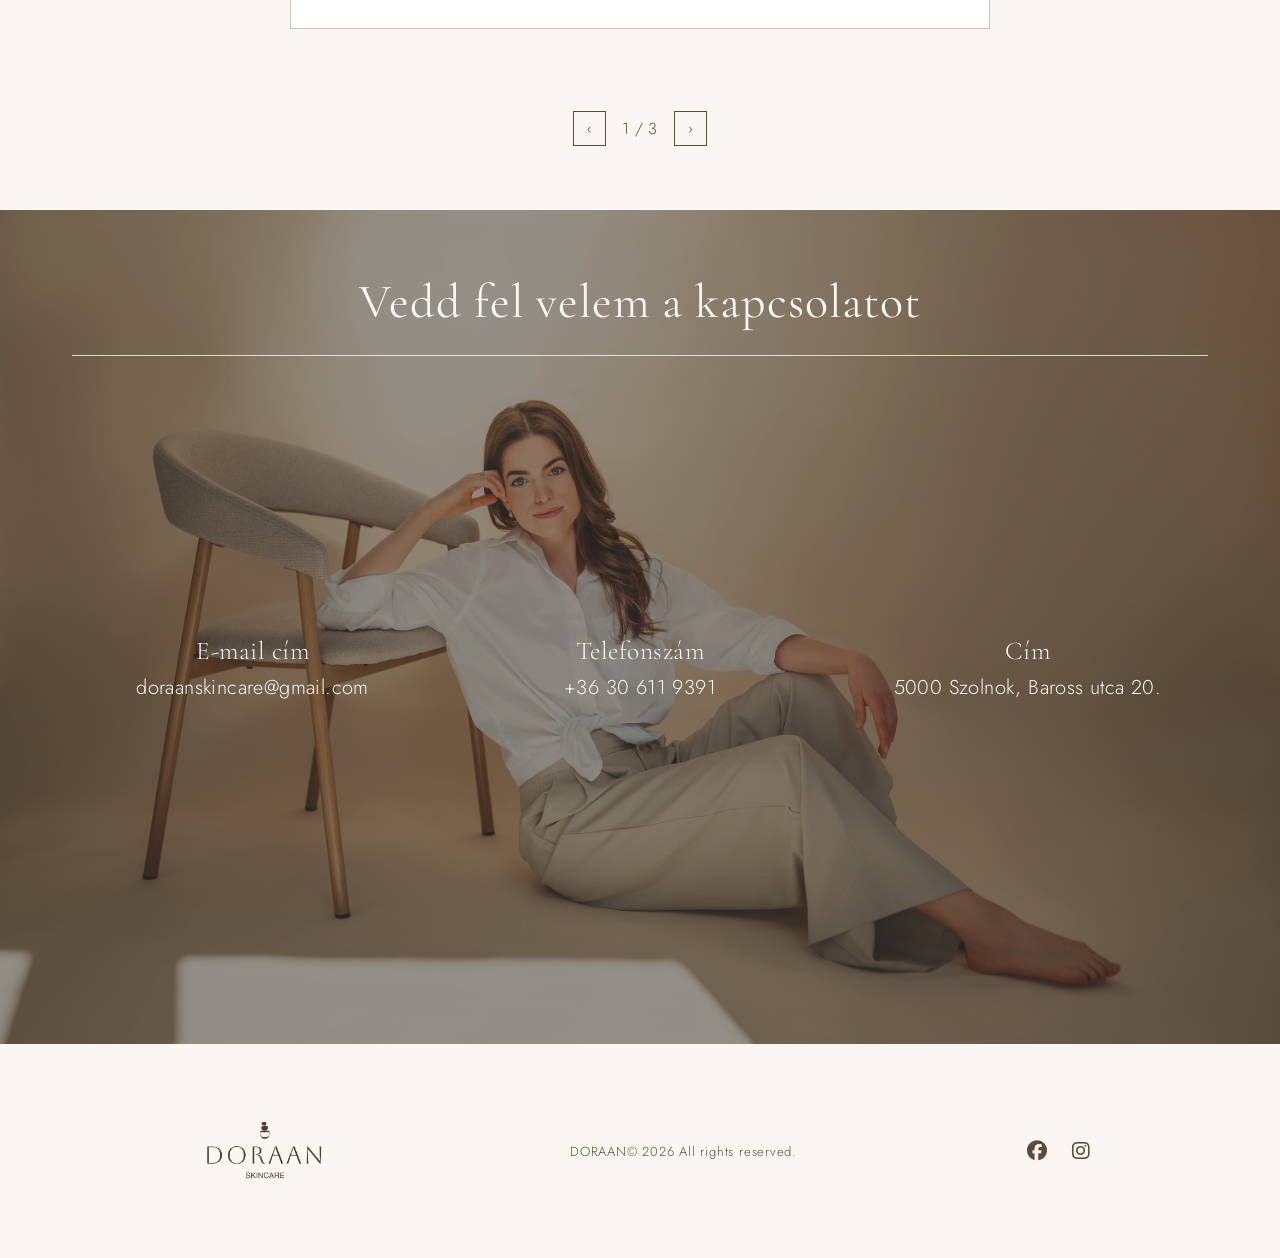
==== commit 33dee732: "Add Bogi's review" ====
--- a/index.html
+++ b/index.html
@@ -208,6 +208,11 @@
                 <blockquote>“Arckezelésen jártam Dórinál. Profi szakmai tudása megnyugtatott. Először felmérte a bőröm állapotát, majd személyre szabott arckezelést kaptam. Ég és föld az előtte-utána állapot, azóta is rendszeresen járok hozzá és nagyon szépen javul a bőröm állapota. A krémek, amiket használ a kezeléseknél fantasztikusak, valóban ápolnak és külön fontos nekem, hogy 100%-ban természetesek.”</blockquote>
                 <p class="review-card__author">Viki</p>
             </article>
+
+            <article class="review-card" aria-roledescription="slide" hidden>
+                <blockquote>“Az egész szalon, és ő maga is a profizmust, a nyugalmat és a magas minőséget képviseli. Már az első pillanattól kezdve különleges, békés és megnyugtató hangulat fogad, ahol az ember tényleg ki tud kapcsolódni, el tudja engedni a mindennapok rohanását, és feltöltődve távozik. Érezhető, hogy szívvel-lélekkel végzi a munkáját, valóban fontos számára, hogy a vendégei jól érezzék magukat. Szívből ajánlom mindenkinek, aki minőségi szolgáltatásra, profi kezekre és egy kis nyugalomra vágyik!”</blockquote>
+                <p class="review-card__author">Bogi</p>
+            </article>
         </div>
 
         <div class="reviews__controls">
--- a/styles.css
+++ b/styles.css
@@ -2350,12 +2350,15 @@
     flex: 1;
 }
 
+.waxing__text > div {
+    padding: 0.75rem 0;
+}
+
 .waxing__price {
     font-family: 'Cormorant Garamond', serif;
     font-size: 2rem;
     font-weight: 300;
     color: #4D3A36;
-    margin-bottom: 1rem;
 }
 
 .waxing__subtitle {
@@ -2365,8 +2368,8 @@
     text-transform: uppercase;
     color: #4D3A36;
     opacity: 0.6;
-    margin-bottom: 1rem;
-    margin-top: 4rem;
+    margin-bottom: 0.2rem;
+    margin-top: 0;
     font-weight: 600;
 }
 
@@ -2462,7 +2465,7 @@
 
     .waxing__section {
         flex-direction: column;
-        padding: 1rem 5% 4rem;
+        padding: 2rem 5% 4rem;
         gap: 2rem;
     }
 
@@ -2565,14 +2568,15 @@
     flex: 1;
 }
 
-
+.eyelash__text > div {
+    padding: 1rem 0;
+}
 
 .eyelash__price {
     font-family: 'Cormorant Garamond', serif;
     font-size: 2rem;
     font-weight: 300;
     color: #4D3A36;
-    margin-bottom: 1rem;
 }
 
 .eyelash__subtitle {
@@ -2582,8 +2586,8 @@
     text-transform: uppercase;
     color: #4D3A36;
     opacity: 0.6;
-    margin-bottom: 1rem;
-    margin-top: 4rem;
+    margin-bottom: 0.2rem;
+    margin-top: 0rem;
     font-weight: 600;
 }
 
@@ -2679,7 +2683,7 @@
 
     .eyelash__section {
         flex-direction: column;
-        padding: 1rem 5% 4rem;
+        padding: 2rem 5% 4rem;
         gap: 2rem;
     }
 
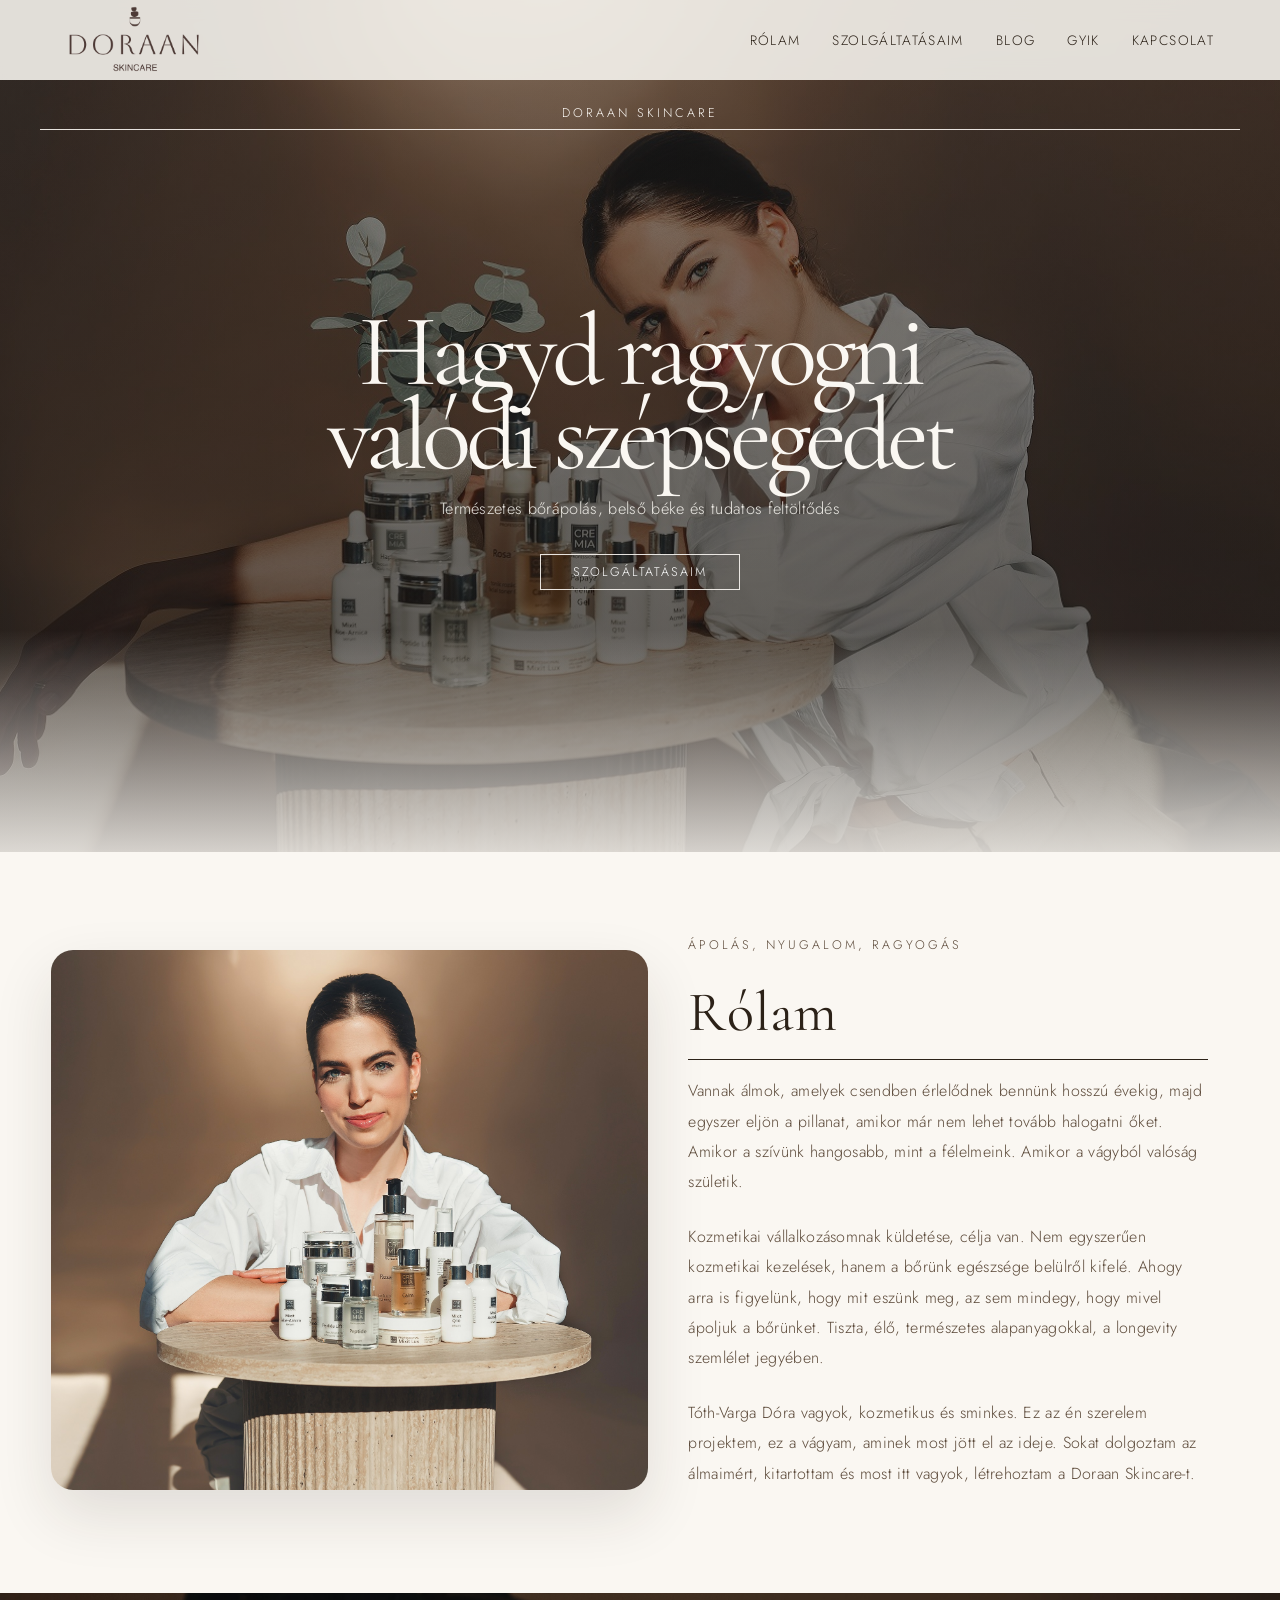
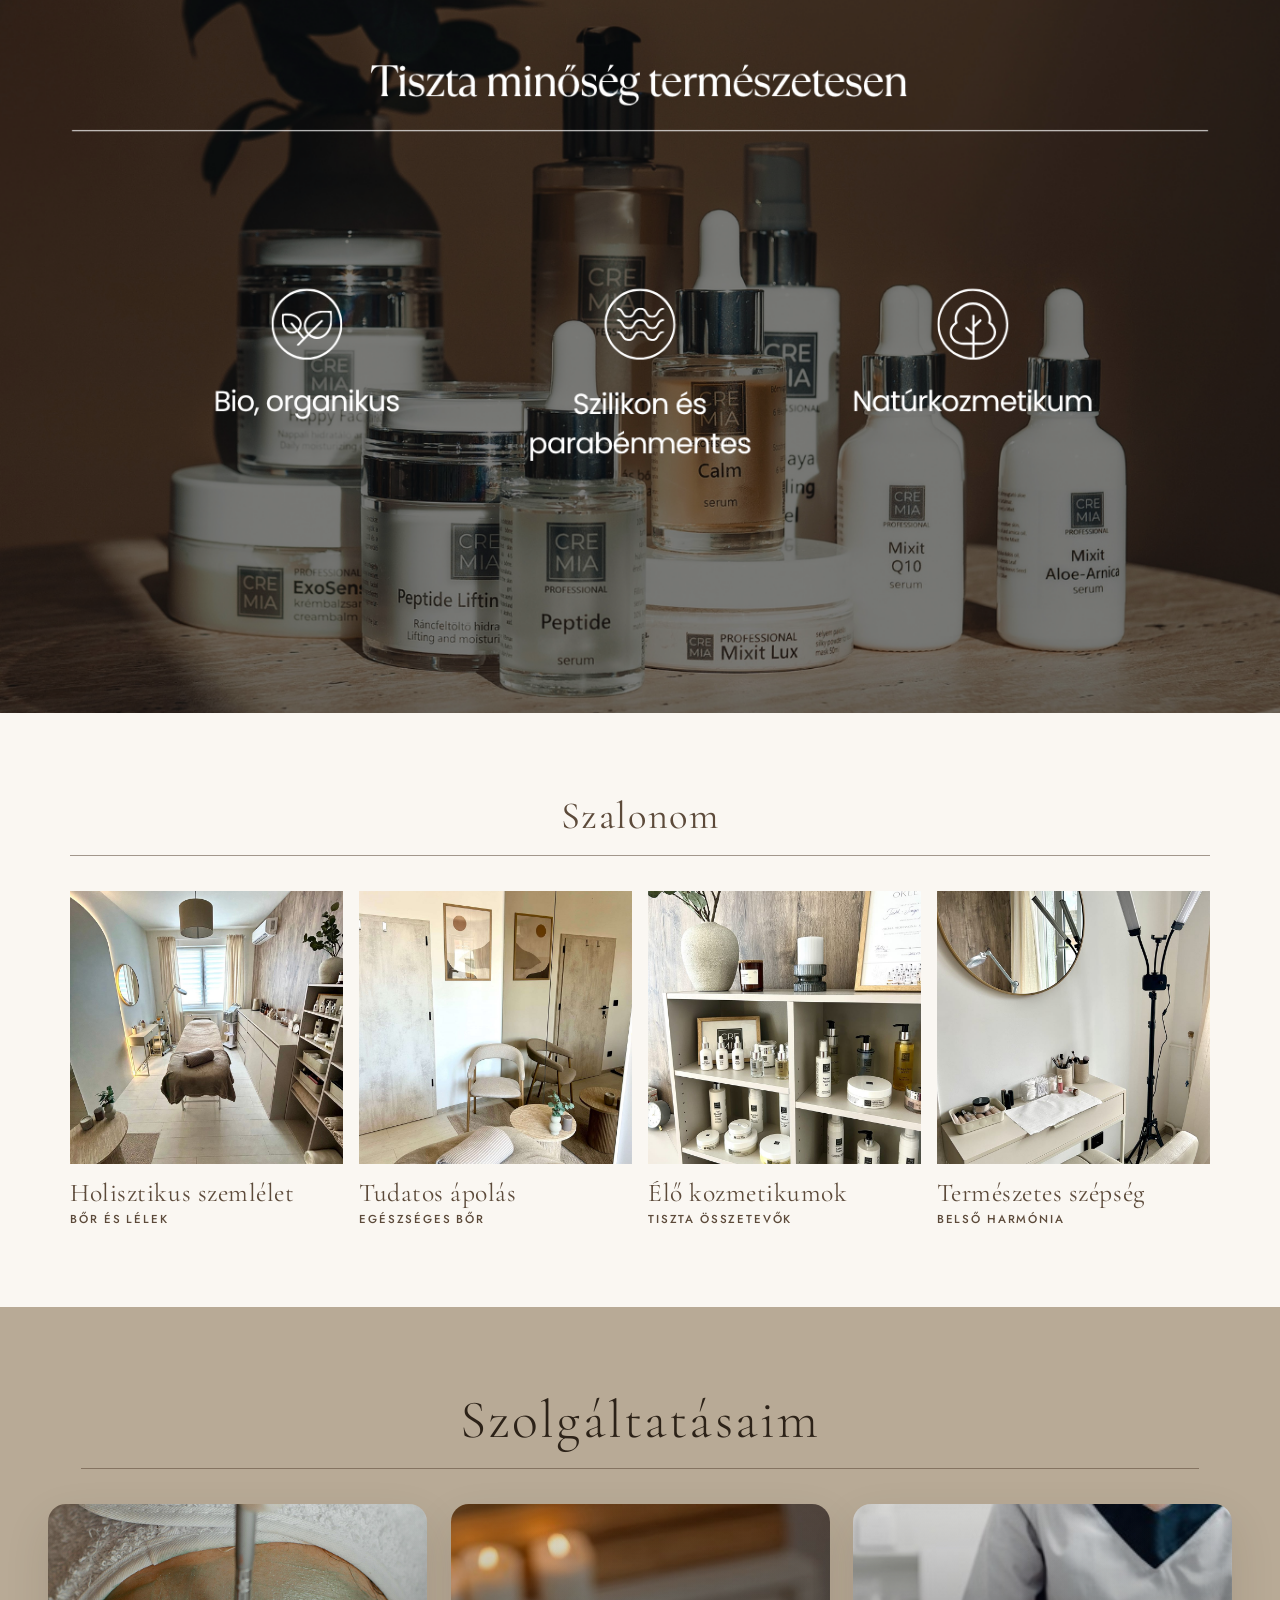
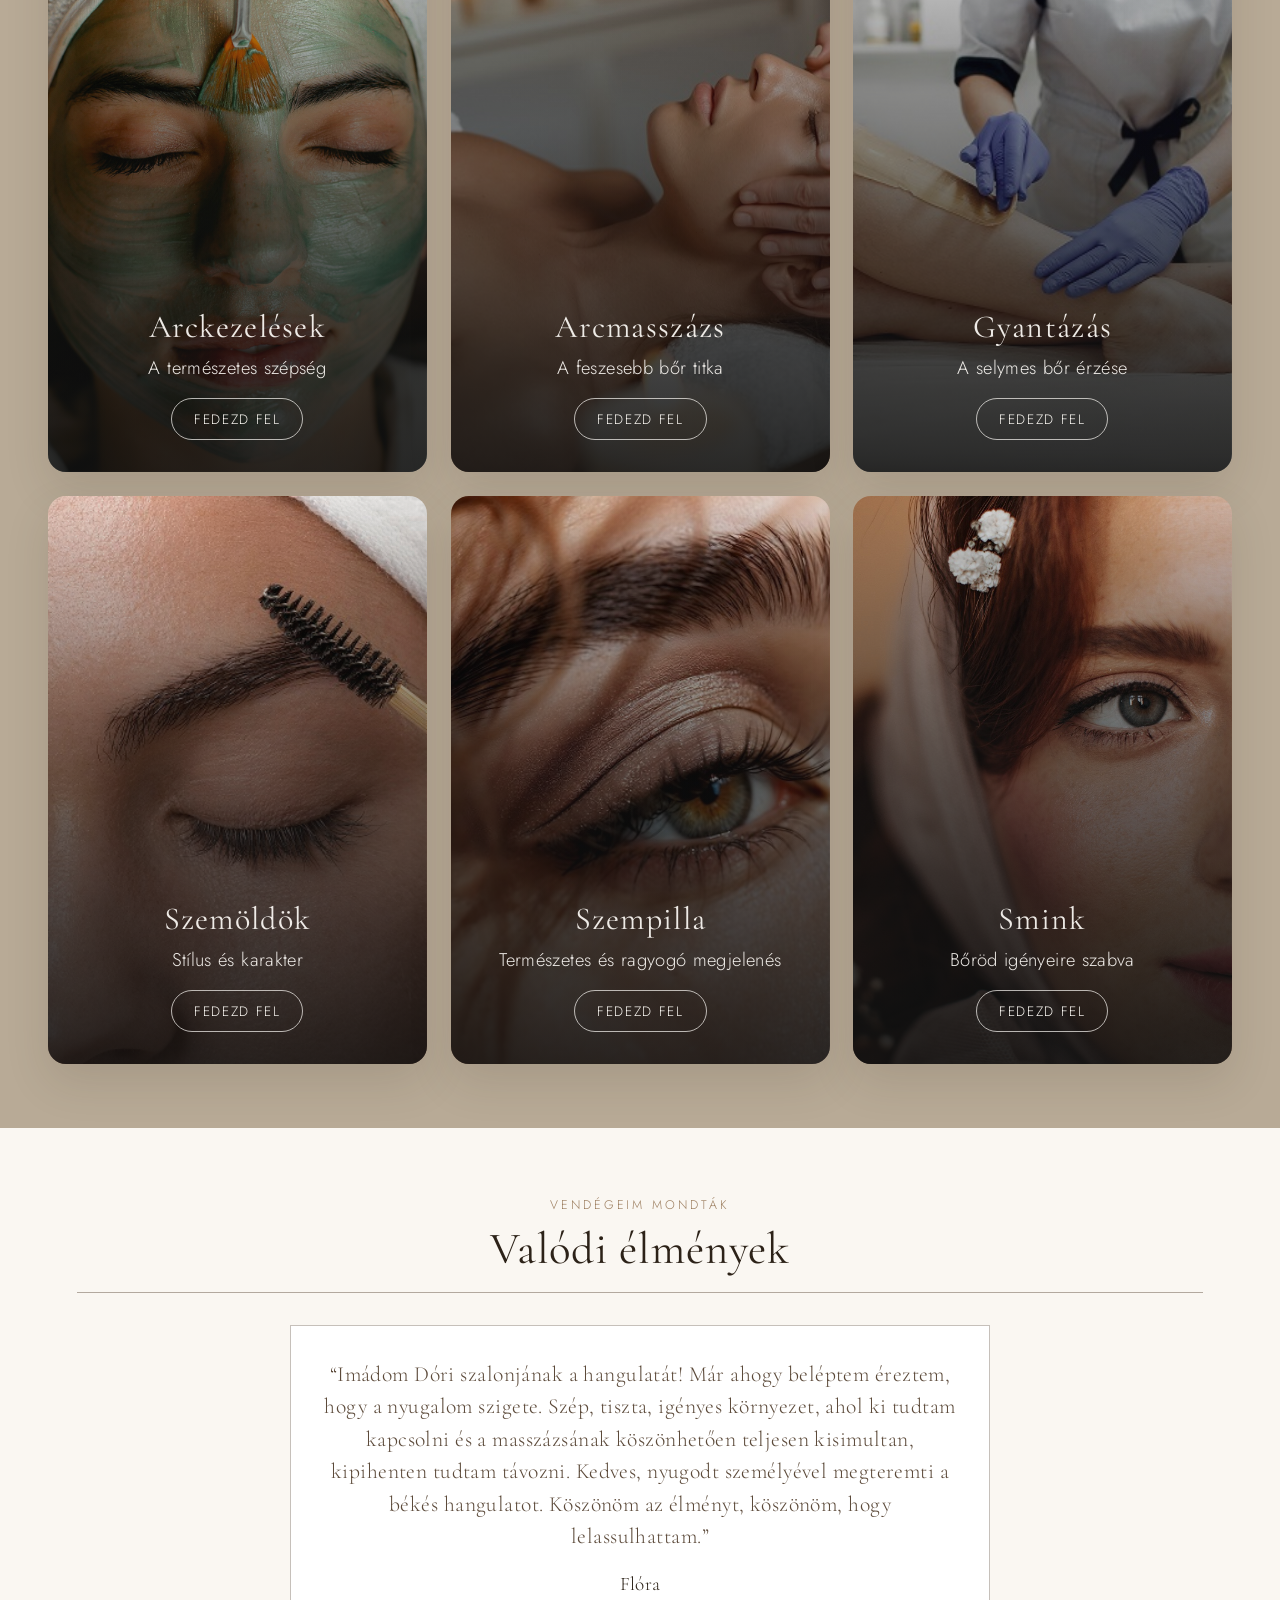
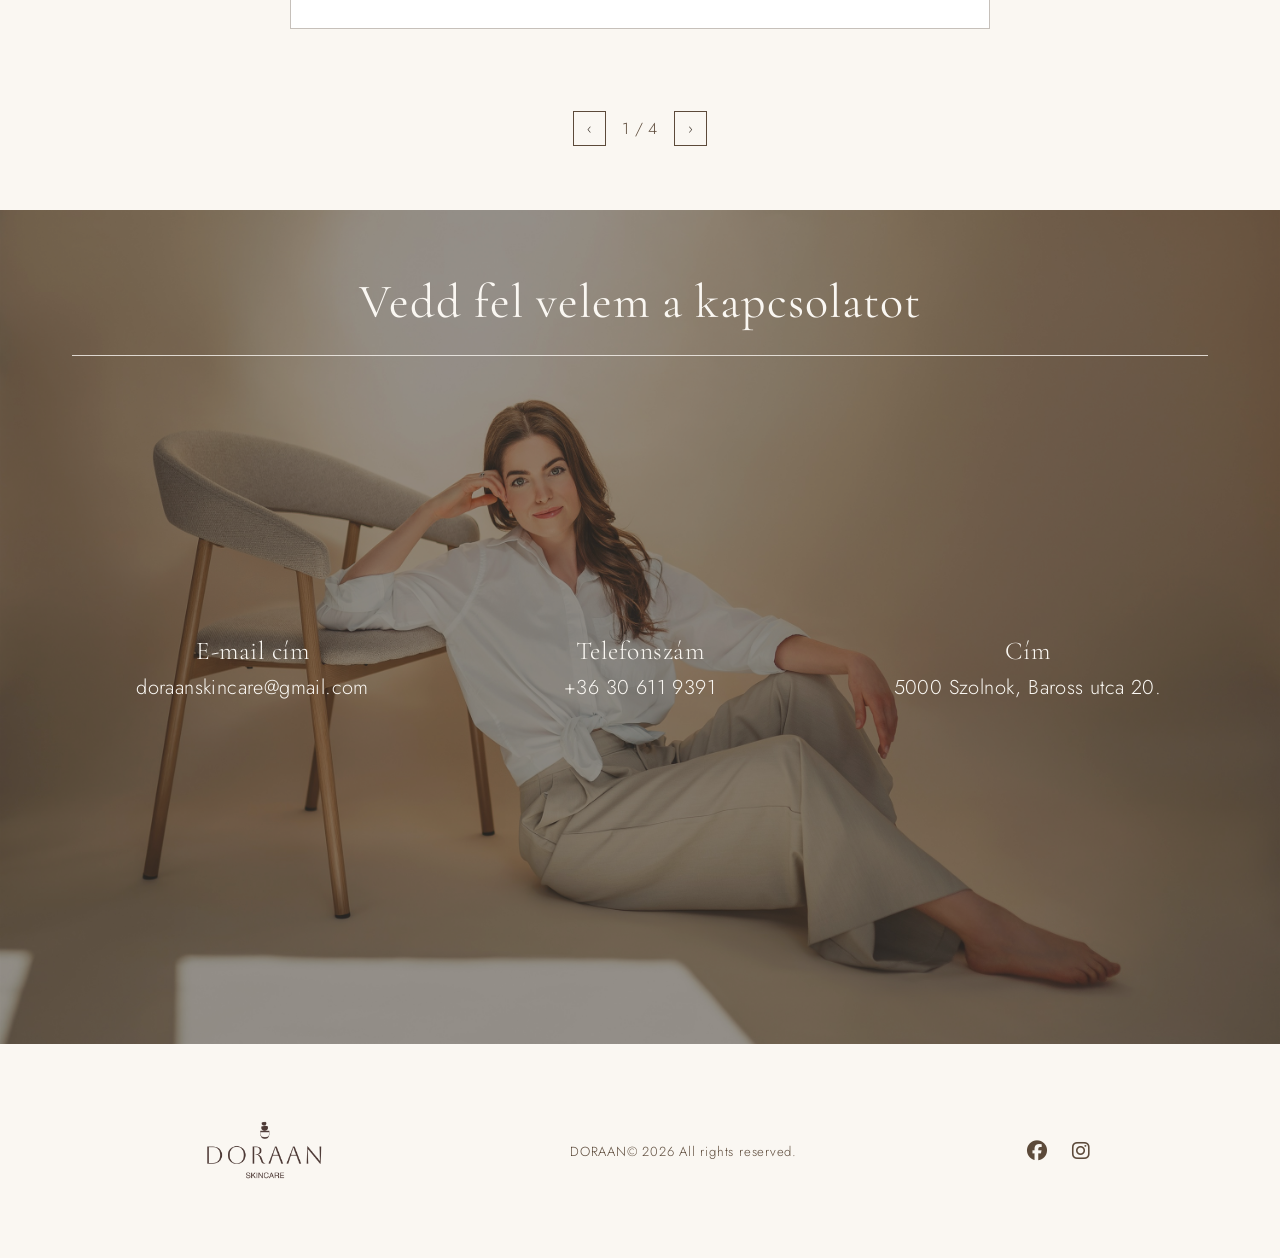
==== commit 3c2f769f: "Add Zsani's review" ====
--- a/index.html
+++ b/index.html
@@ -213,6 +213,11 @@
                 <blockquote>“Az egész szalon, és ő maga is a profizmust, a nyugalmat és a magas minőséget képviseli. Már az első pillanattól kezdve különleges, békés és megnyugtató hangulat fogad, ahol az ember tényleg ki tud kapcsolódni, el tudja engedni a mindennapok rohanását, és feltöltődve távozik. Érezhető, hogy szívvel-lélekkel végzi a munkáját, valóban fontos számára, hogy a vendégei jól érezzék magukat. Szívből ajánlom mindenkinek, aki minőségi szolgáltatásra, profi kezekre és egy kis nyugalomra vágyik!”</blockquote>
                 <p class="review-card__author">Bogi</p>
             </article>
+
+            <article class="review-card" aria-roledescription="slide" hidden>
+                <blockquote>“Imádok Dórihoz járni! Nagyon kedves, figyelmes és profi kozmetikus, akihez mindig öröm menni. Látszik rajta, hogy szereti, amit csinál, és tényleg odafigyel a vendégeire. Mindig jó hangulatban telik nála az idő, az ember pedig elégedetten és feltöltődve távozik, rá ténylegesen igaz a holisztikus szemlélet, hiszen a test és a lélek is feltöltődik nála. Csakis ajánlani tudom, ha arra a trióra vágysz, hogy  kikapcsolódj, feltöltődj és megszépülj egyszerre!”</blockquote>
+                <p class="review-card__author">Zsani</p>
+            </article>
         </div>
 
         <div class="reviews__controls">
--- a/styles.css
+++ b/styles.css
@@ -1908,6 +1908,10 @@
     flex: 1;
 }
 
+.facecare__text > div {
+    padding: 1rem 0;
+}
+
 .facecare__title {
     font-family: 'Cormorant Garamond', serif;
     font-size: 3.5rem;
@@ -1921,7 +1925,7 @@
     font-size: 2rem;
     font-weight: 300;
     color: #4D3A36;
-    margin-bottom: 1rem;
+    margin-bottom: 0.5rem;
 }
 
 .facecare__subtitle {
@@ -1931,8 +1935,8 @@
     text-transform: uppercase;
     color: #4D3A36;
     opacity: 0.6;
-    margin-bottom: 1rem;
-    margin-top: 4rem;
+    margin-bottom: 0.2rem;
+    margin-top: 0rem;
     font-weight: 600;
 }
 
@@ -2032,7 +2036,7 @@
     
     .facecare__section {
         flex-direction: column;
-        padding: 1rem 5% 4rem;
+        padding: 2rem 5% 4rem;
         gap: 2rem;
     }
 
@@ -2133,12 +2137,16 @@
     flex: 1;
 }
 
+.face-massage__text > div {
+    padding: 1rem 0;
+}
+
 .face-massage__price {
     font-family: 'Cormorant Garamond', serif;
     font-size: 2rem;
     font-weight: 300;
     color: #4D3A36;
-    margin-bottom: 1rem;
+    margin-bottom: 0.5rem;
 }
 
 .face-massage__subtitle {
@@ -2148,8 +2156,8 @@
     text-transform: uppercase;
     color: #4D3A36;
     opacity: 0.6;
-    margin-bottom: 1rem;
-    margin-top: 4rem;
+    margin-bottom: 0.2rem;
+    margin-top: 0rem;
     font-weight: 600;
 }
 
@@ -2249,7 +2257,7 @@
 
     .face-massage__section {
         flex-direction: column;
-        padding: 1rem 5% 4rem;
+        padding: 2rem 5% 4rem;
         gap: 2rem;
     }
 
@@ -2783,6 +2791,10 @@
     flex: 1;
 }
 
+.makeup__text > div{
+    padding: 1rem 0;
+}
+
 .makeup__title {
     font-family: 'Cormorant Garamond', serif;
     font-size: 3.5rem;
@@ -2796,7 +2808,6 @@
     font-size: 2rem;
     font-weight: 300;
     color: #4D3A36;
-    margin-bottom: 1rem;
 }
 
 .makeup__subtitle {
@@ -2806,8 +2817,8 @@
     text-transform: uppercase;
     color: #4D3A36;
     opacity: 0.6;
-    margin-bottom: 1rem;
-    margin-top: 4rem;
+    margin-bottom: 0.2rem;
+    margin-top: 0rem;
     font-weight: 600;
 }
 
@@ -2903,7 +2914,7 @@
 
     .makeup__section {
         flex-direction: column;
-        padding: 1rem 5% 4rem;
+        padding: 2rem 5% 4rem;
         gap: 2rem;
     }
 
@@ -3003,6 +3014,10 @@
     flex: 1;
 }
 
+.eyebrow__text > div {
+    padding: 1rem 0;
+}
+
 .eyebrow__price {
     font-family: 'Cormorant Garamond', serif;
     font-size: 2rem;
@@ -3018,8 +3033,8 @@
     text-transform: uppercase;
     color: #4D3A36;
     opacity: 0.6;
-    margin-bottom: 1rem;
-    margin-top: 4rem;
+    margin-bottom: 0.2rem;
+    margin-top: 0rem;
     font-weight: 600;
 }
 
@@ -3115,7 +3130,7 @@
 
     .eyebrow__section {
         flex-direction: column;
-        padding: 1rem 5% 4rem;
+        padding: 3rem 5% 4rem;
         gap: 2rem;
     }
 
@@ -3137,6 +3152,10 @@
 
 @media screen and (max-width: 480px) {
     
+    .eyebrow__text > div {
+        padding: 0.5rem 0;
+    }
+    
     .eyebrow__price {
         font-size: 1.5rem;
     }
@@ -3144,11 +3163,11 @@
     .eyebrow__subtitle {
         font-size: 0.9rem;
         letter-spacing: 0.12em;
-        margin-top: 2rem;
+        margin-top: 0rem;
     }
 
     .eyebrow__section {
-        padding: 3rem 1.1rem;
+        padding: 1.5rem 1.1rem;
     }
 
     .eyebrow__img {
@@ -3181,7 +3200,7 @@
     }
 
     .eyebrow__section {
-        padding: 2.5rem 0.9rem;
+        padding: 1rem 0.9rem;
     }
 }
 
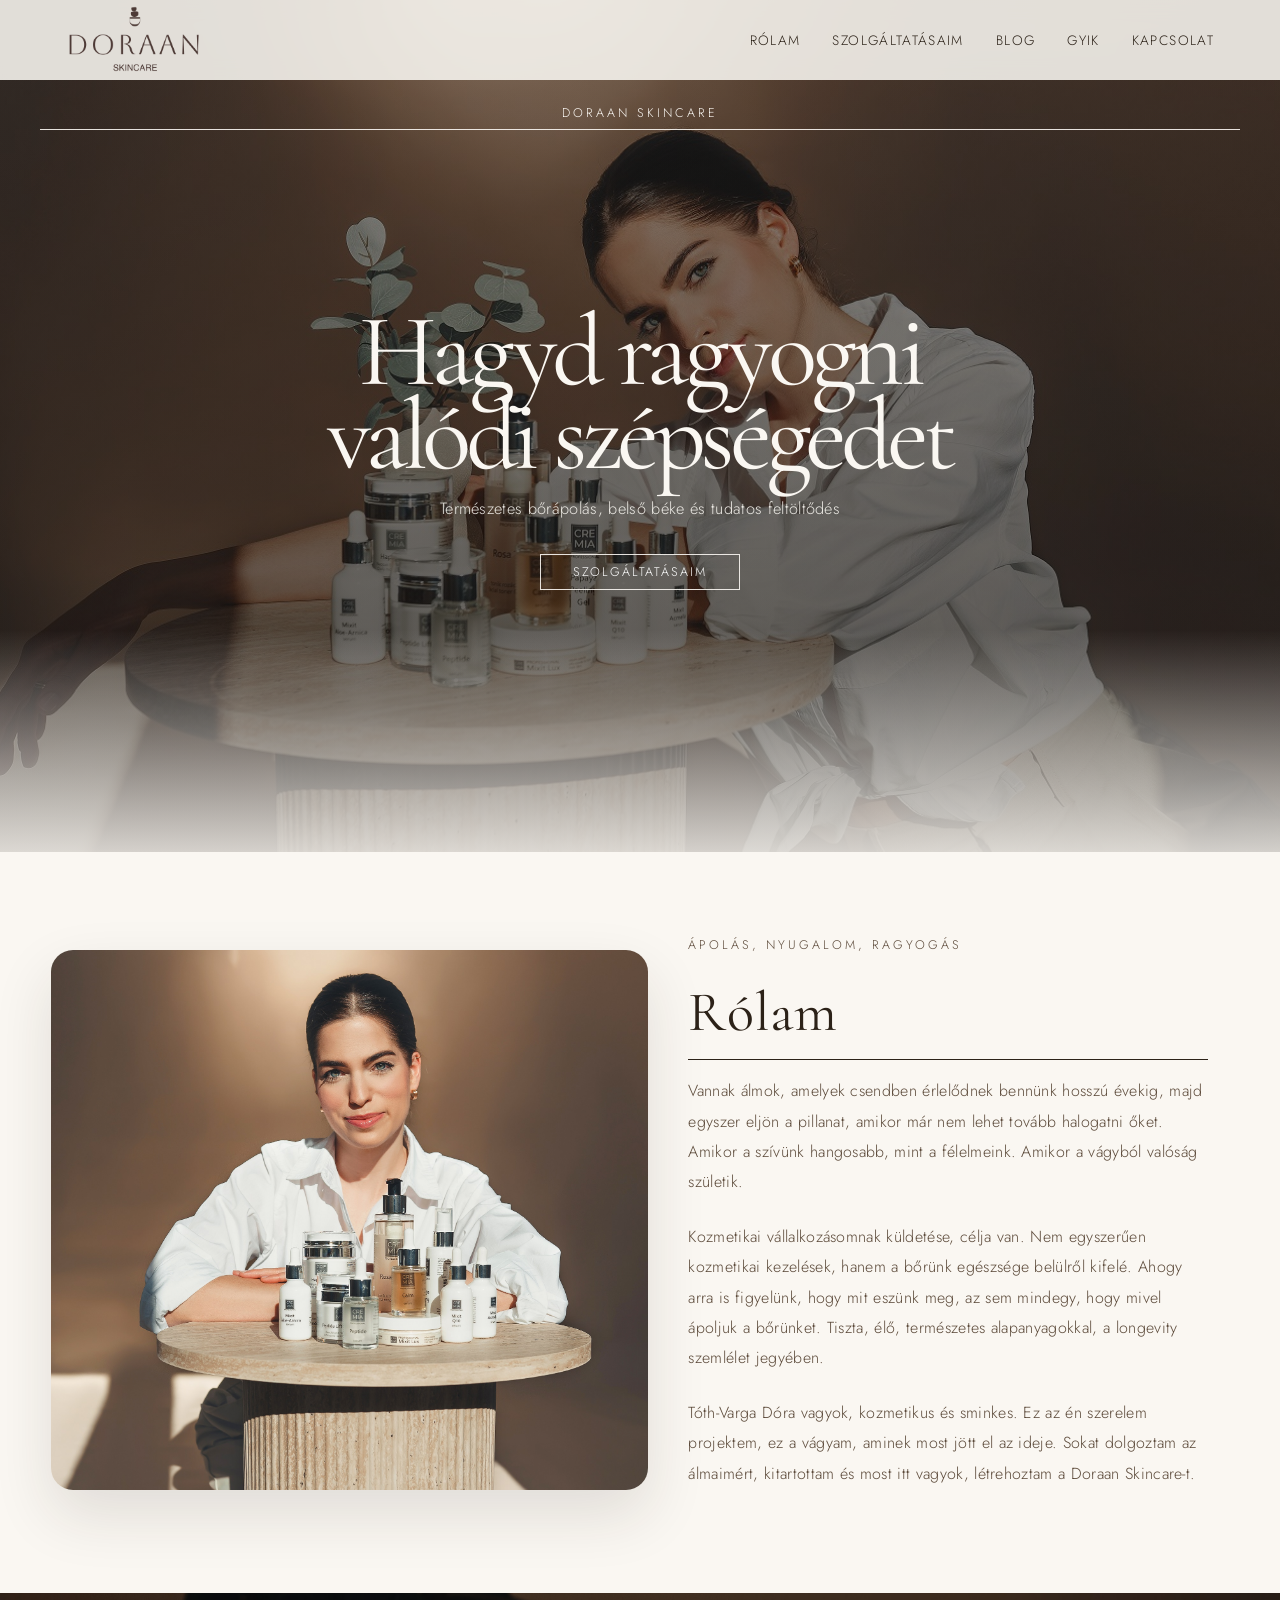
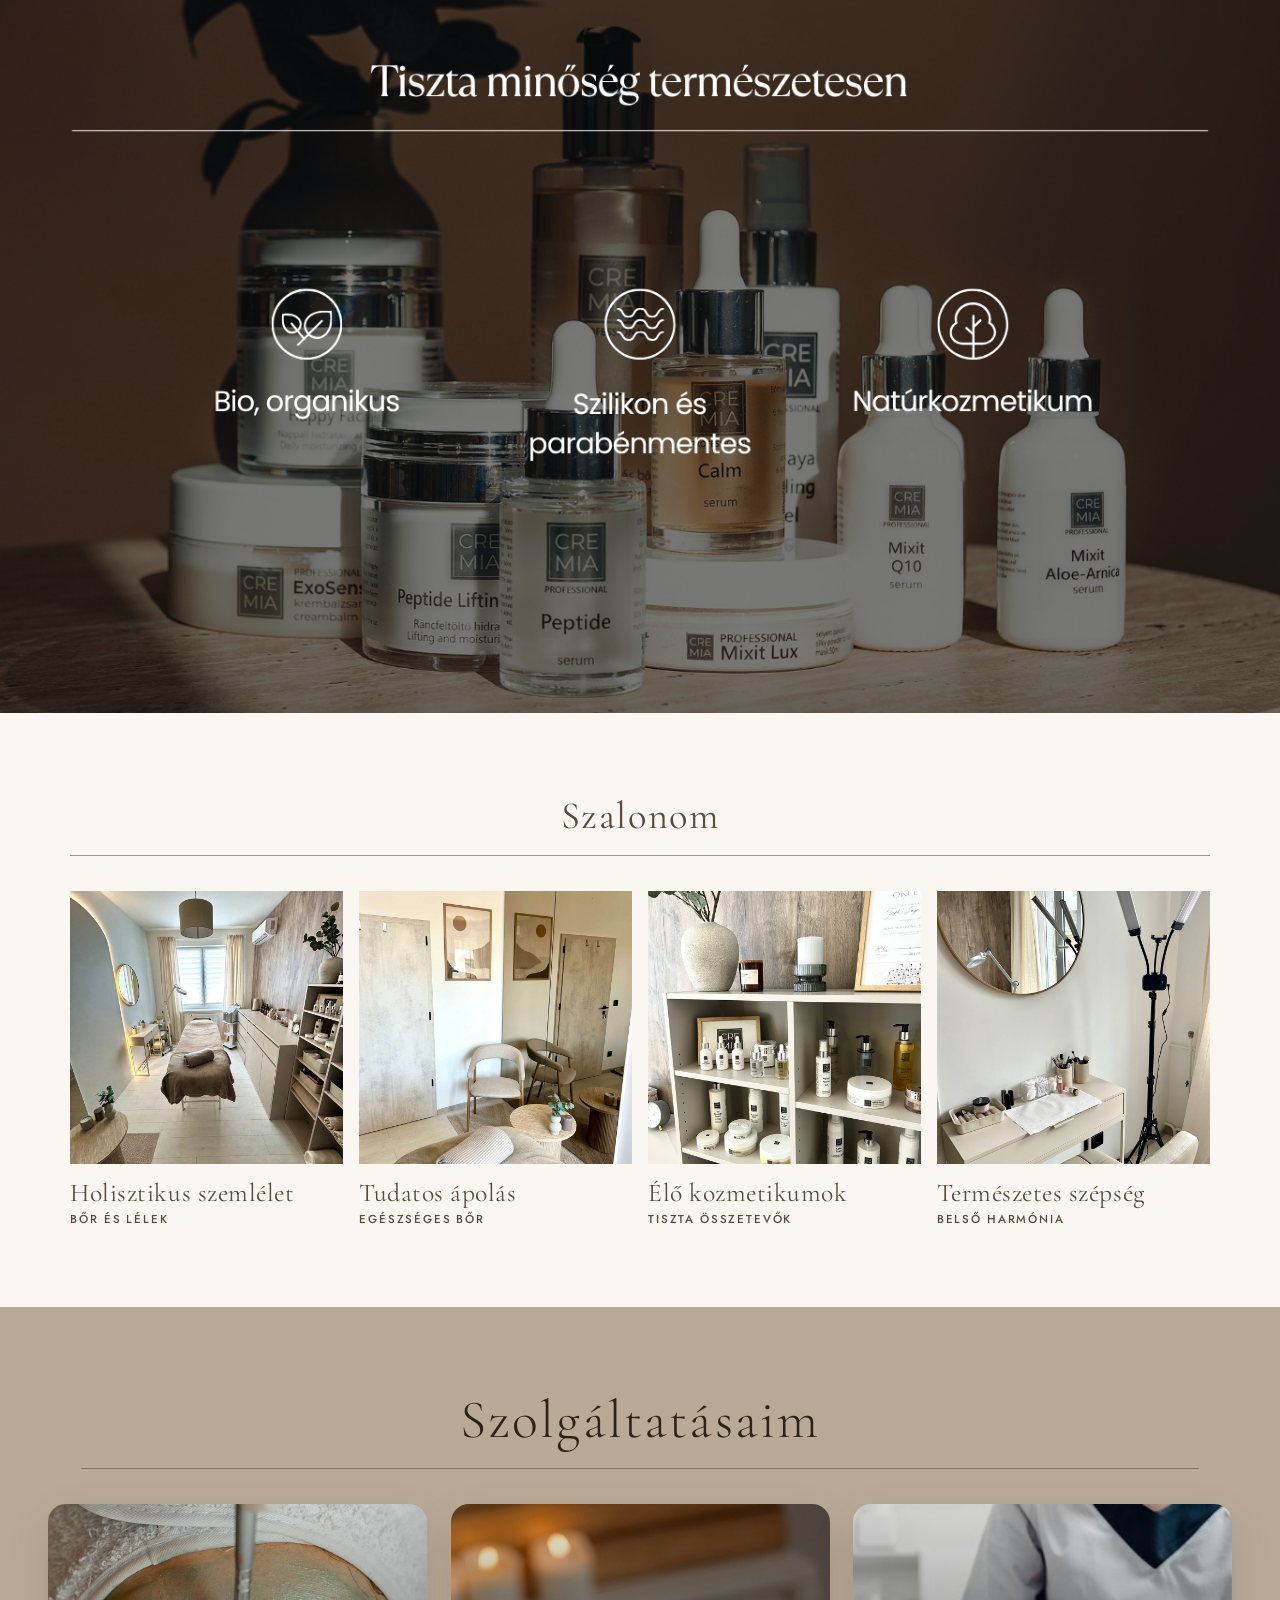
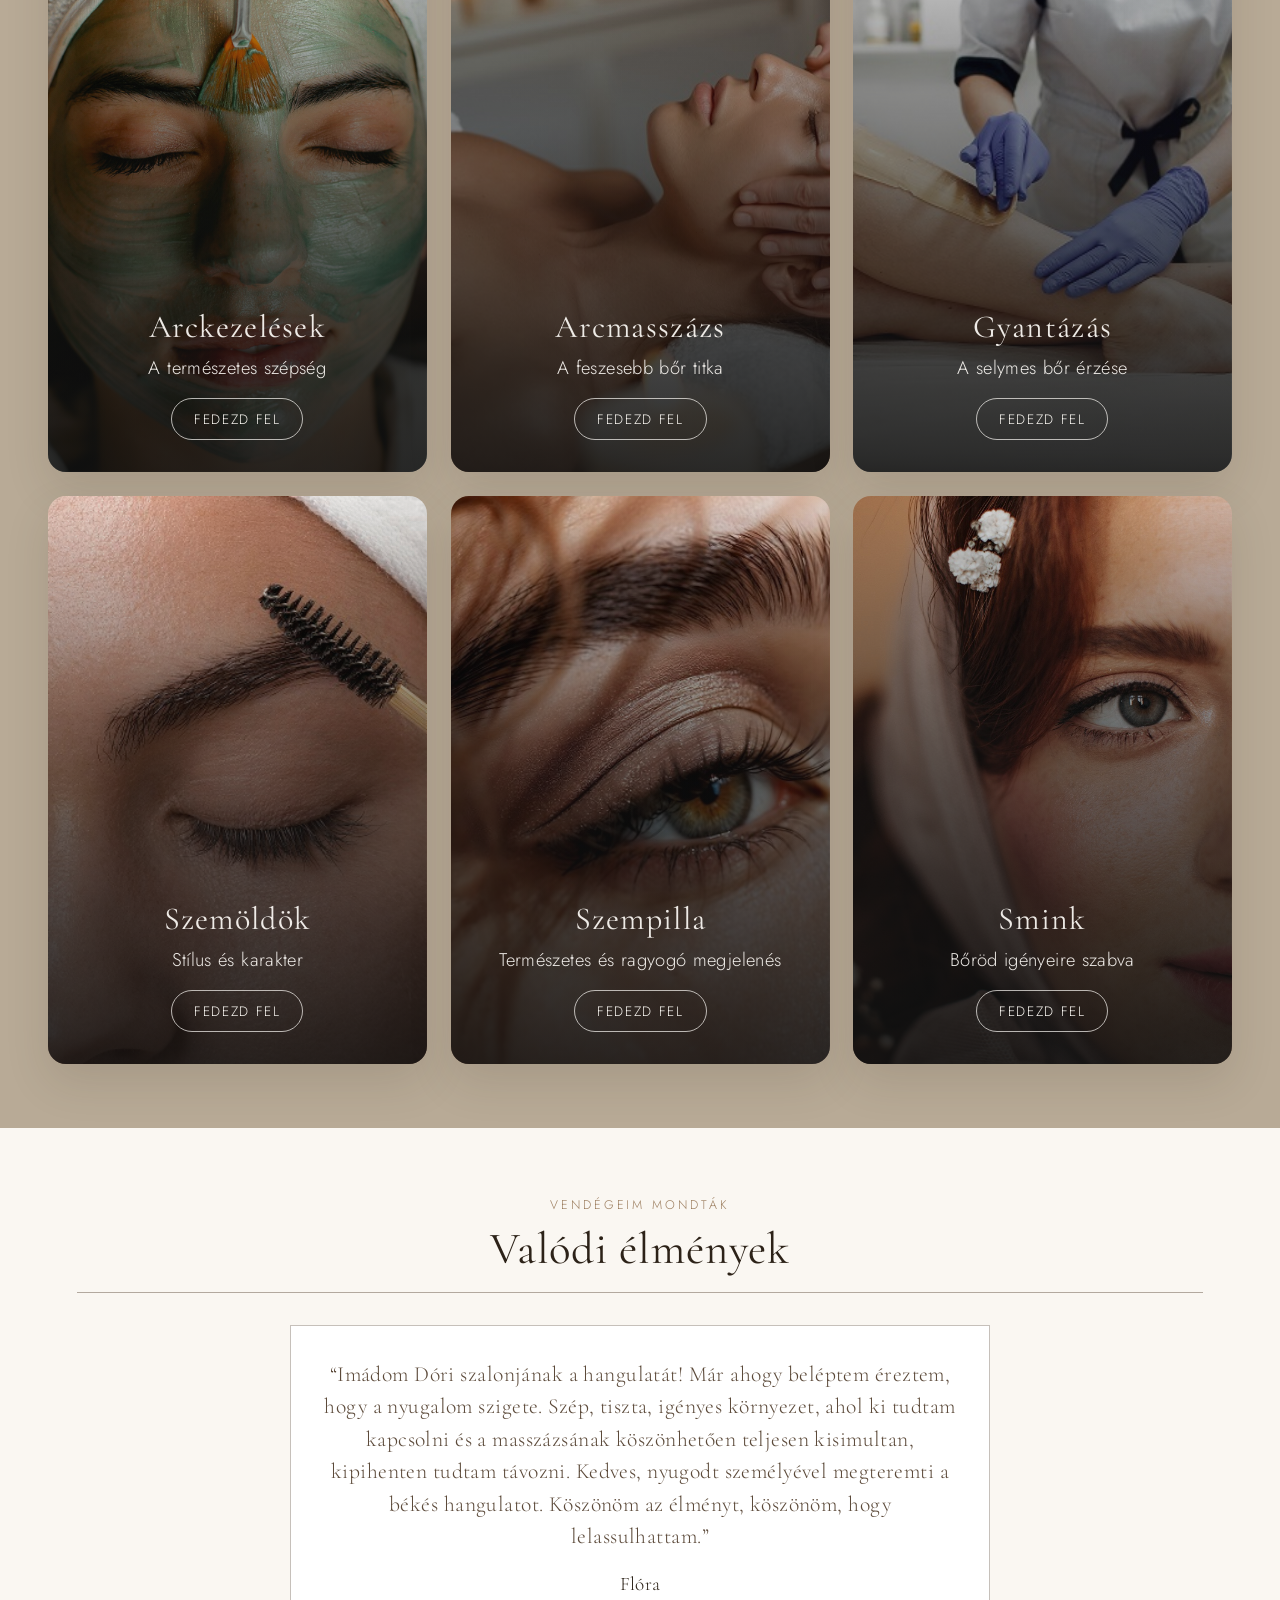
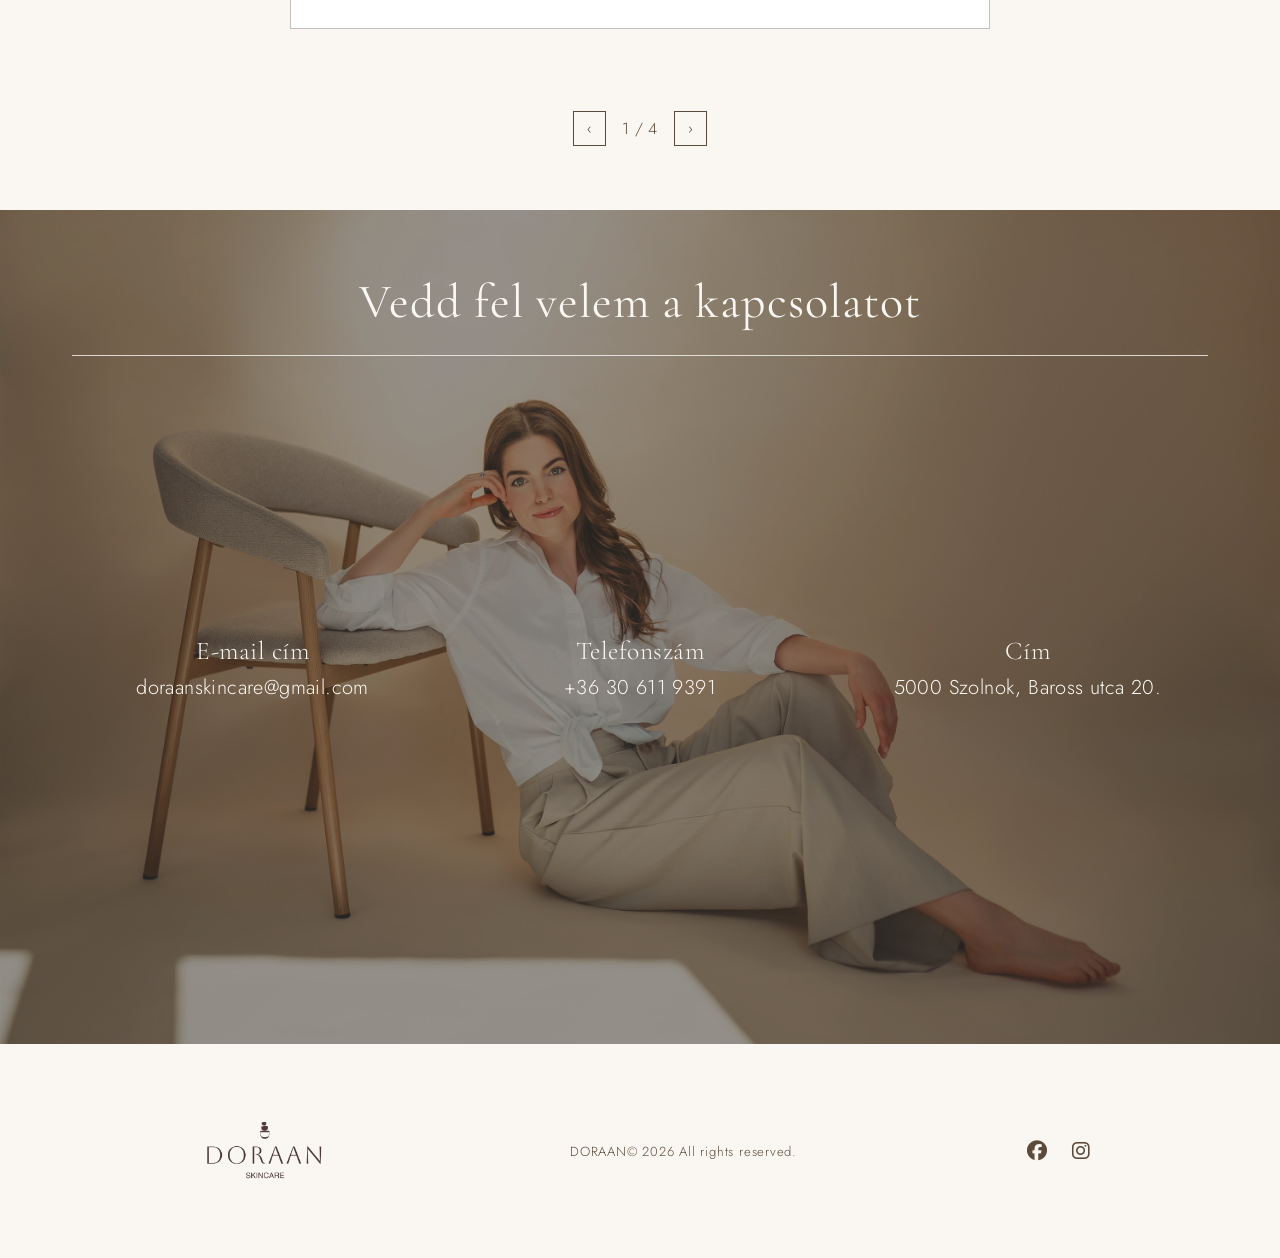
==== commit f667ce2c: "Removing aboutMe,contact page and add sitemap.xml" ====
--- a/index.html
+++ b/index.html
@@ -1,5 +1,5 @@
 <!DOCTYPE html>
-<html lang="en">
+<html lang="hu">
 <head>
     <meta charset="UTF-8">
     <meta name="viewport" content="width=device-width, initial-scale=1.0">
--- a/styles.css
+++ b/styles.css
@@ -1109,119 +1109,13 @@
     }
 }
 
-
 /* About Me Page */
-
-.aboutme-page {
-    /*background-color: #D1C2A3;*/
-    background-image: url('images/stock10.png');
-    background-size: cover;
-    background-position: center;
-    background-attachment: fixed;
-    background-repeat: no-repeat;
-}
-
-.rolam__hero {
-    display: flex;
-    align-items: center;
-    justify-content: center;
-    width: 100%;
-    height: 70vh;
-    background: rgba(209, 194, 163, 0.85);
-}
-
-.rolam__hero--text {
-    font-family: 'Cormorant Garamond', serif;
-    font-size: 2.8rem;
-    font-weight: 300;
-    font-style: italic;
-    color: #2C2218;
-    text-align: center;
-    line-height: 1.5;
-    letter-spacing: 0.05em;
-    max-width: 800px;
-}
-
-.rolam__section {
-    display: flex;
-    align-items: center;
-    gap: 4rem;
-    padding: 6rem 8%;
-    background: rgba(250, 247, 242, 0.85);
-}
-
-.rolam__text {
-    flex: 1;
-}
-
-.rolam__title {
-    font-family: 'Cormorant Garamond', serif;
-    font-size: 3.5rem;
-    font-weight: 300;
-    color: #4D3A36;
-    margin-bottom: 0.5rem;
-}
-
-.rolam__subtitle {
-    font-family: 'Jost', sans-serif;
-    font-size: 0.9rem;
-    letter-spacing: 0.2em;
-    text-transform: uppercase;
-    color: #4D3A36;
-    opacity: 0.6;
-    margin-bottom: 2rem;
-}
-
 .rolam__body {
     font-family: 'Jost', sans-serif;
     font-size: 1rem;
     line-height: 1.9;
     color: #4D3A36;
     margin-bottom: 2.5rem;
-}
-
-.rolam__list {
-    list-style: disc;
-    padding-left: 1.25rem;
-    margin: 0 0 2.5rem;
-    color: #4D3A36;
-}
-
-.rolam__list li {
-    font-family: 'Jost', sans-serif;
-    font-size: 1rem;
-    line-height: 1.9;
-    margin-bottom: 0.5rem;
-}
-
-.rolam__btn {
-    display: inline-block;
-    padding: 12px 32px;
-    border: 1px solid #4D3A36;
-    color: #4D3A36;
-    text-decoration: none;
-    font-family: 'Jost', sans-serif;
-    font-size: 0.85rem;
-    letter-spacing: 0.15em;
-    text-transform: uppercase;
-    transition: all 0.3s ease;
-}
-
-.rolam__btn:hover {
-    background: #4D3A36;
-    color: #FAF7F2;
-}
-
-.rolam__img--wrap {
-    flex: 1;
-    max-width: 420px;
-}
-
-.rolam__img {
-    width: 100%;
-    height: 520px;
-    object-fit: cover;
-    border-radius: 2px;
 }
 
 /* Values section */
@@ -1258,20 +1152,6 @@
 
 /* Mobile responsive */
 @media screen and (max-width: 768px) {
-    .rolam__hero {
-        height: 50vh;
-    }
-
-    .rolam__hero--text {
-        font-size: 1.8rem;
-    }
-
-    .rolam__section {
-        flex-direction: column;
-        padding: 4rem 5%;
-        gap: 2rem;
-    }
-
     .rolam__img--wrap {
         max-width: 100%;
         width: 100%;
@@ -1289,184 +1169,8 @@
 }
 
 @media screen and (max-width: 480px) {
-    .rolam__hero--text {
-        font-size: 1.4rem;
-    }
-}
-
-/* Contact Page */
-
-.contact-page {
-    /*background-color: #D1C2A3;*/
-    background-image: url('images/stock10.png');
-    background-size: cover;
-    background-position: center;
-    background-attachment: fixed;
-    background-repeat: no-repeat;
-}
-
-.contact__section {
-    display: flex;
-    gap: 6rem;
-    padding: 7rem 8%;
-    background: rgba(250, 247, 242, 0.88);
-    align-items: flex-start;
-}
-
-.contact__info {
-    flex: 1;
-}
-
-.contact__title {
-    font-family: 'Cormorant Garamond', serif;
-    font-size: 3.5rem;
-    font-weight: 300;
-    color: #2C2218;
-    margin-bottom: 0.4rem;
-}
-
-.contact__subtitle {
-    font-size: 0.85rem;
-    letter-spacing: 0.18em;
-    text-transform: uppercase;
-    color: #2C2218;
-    opacity: 0.55;
-    margin-bottom: 3rem;
-}
-
-.contact__detail {
-    display: flex;
-    flex-direction: column;
-    margin-bottom: 1.6rem;
-}
-
-.contact__label {
-    font-size: 0.72rem;
-    letter-spacing: 0.18em;
-    text-transform: uppercase;
-    color: #9C7E5F;
-    margin-bottom: 0.25rem;
-}
-
-.contact__value {
-    font-size: 1rem;
-    color: #2C2218;
-    text-decoration: none;
-    font-family: 'Cormorant Garamond', serif;
-    font-size: 1.2rem;
-    font-weight: 300;
-}
-
-.contact__value:hover {
-    color: #9C7E5F;
-    transition: 0.3s ease;
-}
-
-.contact__socials {
-    display: flex;
-    gap: 1.4rem;
-    margin-top: 2.5rem;
-}
-
-.contact__social--link {
-    color: #2C2218;
-    font-size: 1.2rem;
-    transition: color 0.3s ease;
-}
-
-.contact__social--link:hover {
-    color: #9C7E5F;
-}
-
-/* Contact Form */
-.contact__form {
-    flex: 1;
-    display: flex;
-    flex-direction: column;
-    gap: 1.5rem;
-}
-
-.contact__form--group {
-    display: flex;
-    flex-direction: column;
-    gap: 0.4rem;
-}
-
-.contact__form--label {
-    font-size: 0.72rem;
-    letter-spacing: 0.18em;
-    text-transform: uppercase;
-    color: #9C7E5F;
-}
-
-.contact__form--input {
-    background: transparent;
-    border: none;
-    border-bottom: 1px solid #2C2218;
-    padding: 0.6rem 0;
-    font-family: 'Jost', sans-serif;
-    font-size: 0.95rem;
-    color: #2C2218;
-    outline: none;
-    transition: border-color 0.3s ease;
-    width: 100%;
-}
-
-.contact__form--input::placeholder {
-    color: #2C2218;
-    opacity: 0.35;
-}
-
-.contact__form--input:focus {
-    border-bottom-color: #9C7E5F;
-}
-
-.contact__form--textarea {
-    resize: none;
-    height: 120px;
-}
-
-.contact__form--btn {
-    align-self: flex-start;
-    padding: 12px 36px;
-    border: 1px solid #2C2218;
-    background: transparent;
-    color: #2C2218;
-    font-family: 'Jost', sans-serif;
-    font-size: 0.78rem;
-    letter-spacing: 0.15em;
-    text-transform: uppercase;
-    cursor: pointer;
-    transition: all 0.3s ease;
-}
-
-.contact__form--btn:hover {
-    background: #2C2218;
-    color: #FAF7F2;
-}
-
-/* Contact Mobile */
-@media screen and (max-width: 768px) {
-    .contact__section {
-        flex-direction: column;
-        gap: 3rem;
-        padding: 5rem 8% 4rem; /*5rem top, 5% left/right, 4rem bottom*/
-    }
-
-    .contact__info,
-    .contact__form {
-        width: 100%;       /* force full width in column layout */
-        flex: unset;       /* remove flex:1 which doesn't apply width in column */
-    }
-
-    .contact__form--btn {
-        width: 100%;
-        text-align: center;
-        align-self: stretch;
-    }
-}
-
-
+
+}
 
 /* Blog Page */
 .blog-page {
@@ -2585,6 +2289,7 @@
     font-size: 2rem;
     font-weight: 300;
     color: #4D3A36;
+    margin-bottom: 0.5rem;
 }
 
 .eyelash__subtitle {
@@ -2808,6 +2513,7 @@
     font-size: 2rem;
     font-weight: 300;
     color: #4D3A36;
+    margin-bottom: 0.5rem;
 }
 
 .makeup__subtitle {
@@ -3023,7 +2729,7 @@
     font-size: 2rem;
     font-weight: 300;
     color: #4D3A36;
-    margin-bottom: 1rem;
+    margin-bottom: 0.5rem;
 }
 
 .eyebrow__subtitle {
